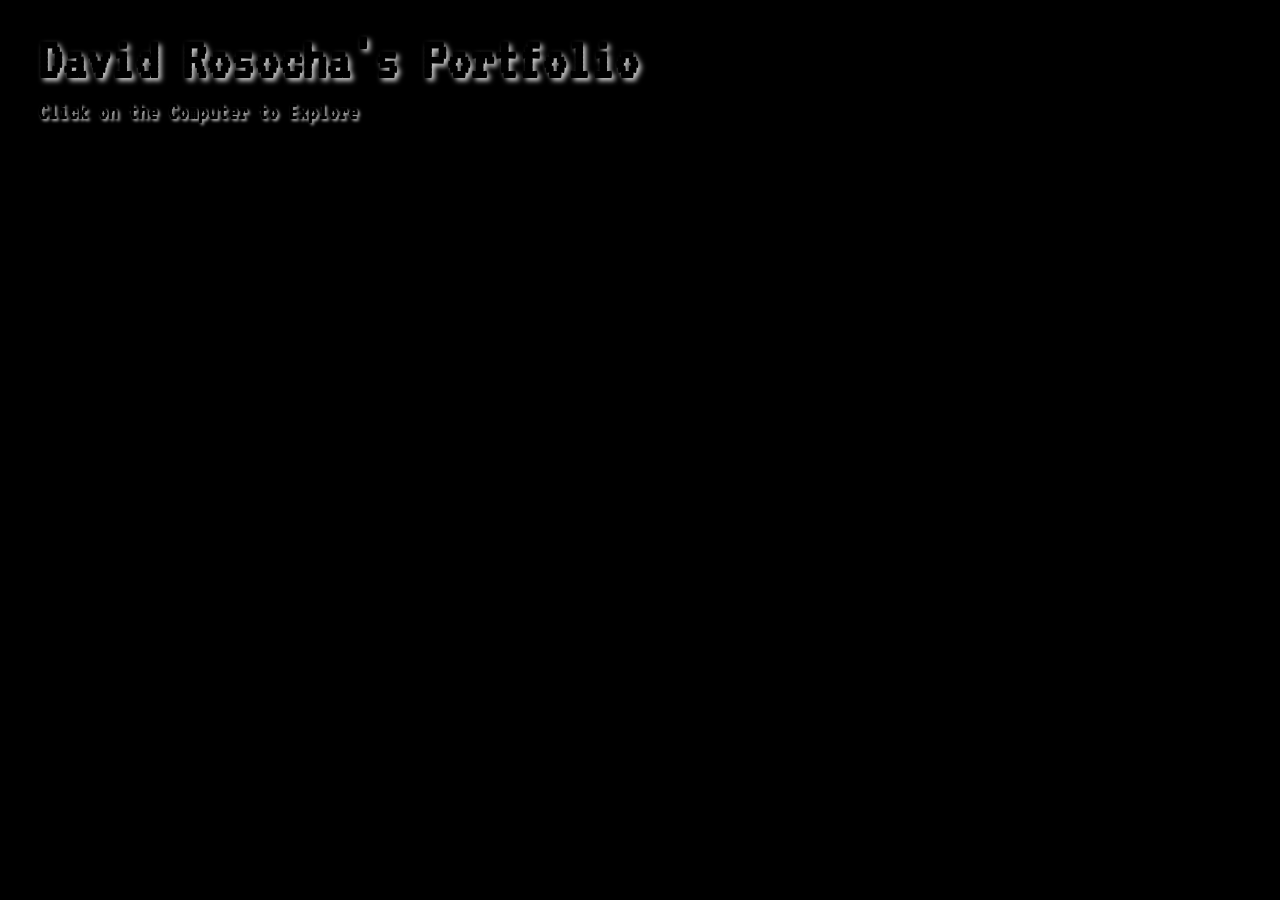
==== index.html @ 7b799b5a "First commit" ====
<!DOCTYPE html>
<html lang="en">
<head>
  <meta charset="UTF-8">
  <meta name="viewport" content="width=device-width, initial-scale=1.0">
  <link href="https://fonts.googleapis.com/css2?family=Press+Start+2P&family=VT323&display=swap" rel="stylesheet">
  <link rel="stylesheet" href="style.css">
  <title>David Rosocha's Portfolio</title>
  
  
  <!-- Import Map for Three.js -->
  <script type="importmap">
    {
      "imports": {
        "three": "https://cdn.jsdelivr.net/npm/three@0.170.0/build/three.module.js",
        "three/addons/": "https://cdn.jsdelivr.net/npm/three@0.170.0/examples/jsm/"
      }
    }
  </script>
</head>
<body>
  <!-- Loading Screen -->
  <div id="loading-screen">
    <div class="loading-content">
      <h1 class="loading-title">David Rosocha's Portfolio</h1>
      <div class="loading-bar-container">
        <div class="loading-bar" id="loading-bar"></div>
      </div>
      <p class="loading-text" id="loading-text">LOADING... 0%</p>
      <div class="loading-dots">
        <span>.</span><span>.</span><span>.</span>
      </div>
    </div>
  </div>

  <div id="overlay">
    <h2 id="Title">David Rosocha's Portfolio</h2>
    <h3 id="Subtitle">Click on the Computer to Explore</h3>
  </div>
  <canvas id="bg"></canvas>

  <nav id="nav">
    <ul>
      <h1><a id="AboutMe">About Me</a></h1>
      <h1><a id="Experience">Experience</a></h1>
      <h1><a id="Education">Education</a></h1>
      <h1><a id="Projects">Projects</a></h1>
    </ul>
<aboutme id="aboutme">
      <h1>Hi, I'm David</h1>
      
      <div class="aboutme-photo-container-top">
        <img src="images/pfp.png" alt="David's Photo" class="aboutme-photo">
      </div>
      
      <p class="intro-text">
        I'm finishing my third year at the University of Ottawa, pursuing a double major in Electrical Engineering and Computer Science. What drives me is the intersection of hardware and software—whether it's writing VHDL for FPGAs, optimizing satellite simulations, or soldering custom PCBs for accessibility devices. I genuinely love math and computation; there's something deeply satisfying about finding elegant solutions to complex problems.
      </p>

      <div class="achievements-subtle">
        <p class="achievement-line">
          Recently recognized as <strong>Faculty of Engineering Co-op Student of the Year 2025</strong>, I've been fortunate to maintain a 3.99 GPA while balancing coursework, co-ops, and running uODD. Along the way, I've been supported by scholarships including the Director of Education Graduate Student Award and various merit scholarships totaling over $9,000.
        </p>
      </div>

      <div class="impact-section">
        <div class="impact-card">
          <div class="impact-stat">300%</div>
          <div class="impact-desc">Performance improvement on satellite coverage simulations at Telesat</div>
        </div>
        <div class="impact-card">
          <div class="impact-stat">3.99 GPA</div>
          <div class="impact-desc">While in pursuement of a double degree in EE + CS</div>
        </div>
        <div class="impact-card">
          <div class="impact-stat">120+</div>
          <div class="impact-desc">Students taught FPGA development as founder of uODD</div>
        </div>
      </div>

      <div class="journey-section">
        <p>
          My journey has taken me from building communication devices for non-verbal clients to simulating 1400+ satellite constellations at Telesat, and now designing FPGA verification systems at Ciena. Each experience has taught me that great engineering isn't just about technical skill—it's about understanding the problem deeply and creating solutions that actually matter.
        </p>
        
        <p>
          Outside the classroom and co-ops, I founded uODD (uOttawa Digital Design), a club that's grown to 120+ members. Teaching others about FPGA development and watching students build their first digital systems has been incredibly rewarding. There's something special about making complex topics click for someone else.
        </p>
      </div>

      <div class="skills-passion">
        <div class="passion-col">
          <h2>What I Work With</h2>
          <p>
            I'm equally comfortable debugging SystemVerilog testbenches, writing Python algorithms that achieve 300% performance improvements, or designing PCBs with ESP32s. My toolkit spans Verilog, C/C++, Python, Java, and even languages like Prolog and Scheme when the problem calls for it.
          </p>
          <p>
            I'm fluent in English, French, Slovak, and Czech, which helps me collaborate across diverse teams and navigate different engineering cultures.
          </p>
        </div>
        
        <div class="passion-col">
          <h2>What Drives Me</h2>
          <p>
            I love problems that sit at the boundary of theory and practice. Whether it's modeling battery degradation in spacecraft power systems or implementing RS-232 protocol with clock domain management, I'm drawn to challenges that require both mathematical rigor and hands-on problem-solving.
          </p>
          <p>
            Continuous learning is what keeps me going—every project teaches me something new, and that's exactly what I'm looking for.
          </p>
        </div>
      </div>

      <div class="closing-section">
        <p>
          I'm always excited to discuss engineering projects, FPGA design, satellite systems, or anything related to computation. Let's connect and see what we can build together.
        </p>
        <div class="contact-links">
          <a href="https://www.linkedin.com/in/davidrosocha/" target="_blank" class="aboutme-link">LinkedIn</a>
          <a href="https://github.com/DavidRosocha" target="_blank" class="aboutme-link">GitHub</a>
          <a href="https://davidrosocha.github.io/myWebsite" target="_blank" class="aboutme-link">Website</a>
        </div>
        <p class="contact-info">
          davidros1705@gmail.com<br>
          +1 613-614-9499
        </p>
      </div>
    </aboutme>

    <experience id="experience">
      <h1>Professional Experience</h1>
      
      <div class="experience-item">
        <div class="experience-header">
          <div class="experience-title-group">
            <img src="images/ciena_logo.png" alt="Ciena Logo" class="company-logo">
            <div>
              <h2>FPGA Developer Internship</h2>
              <h3>Ciena — Ottawa, Canada</h3>
              <p class="experience-date">January 2026 – Present</p>
            </div>
          </div>
        </div>
        <ul class="experience-details">
          <li>Learning FPGA design and verification for high-speed optical networking hardware, working with SystemVerilog RTL and UVM testbenches on AMD/Intel/Lattice FPGAs</li>
          <li>Contributing to signal tracing and design validation for optical transport systems under mentorship of senior FPGA engineers</li>
          <li>Developing proficiency in industry-standard FPGA toolchains and verification methodologies through structured curriculum and hands-on project work</li>
        </ul>
      </div>

      <div class="experience-item">
        <div class="experience-header">
          <div class="experience-title-group">
            <img src="images/telesat_logo.png" alt="Telesat Logo" class="company-logo">
            <div>
              <h2>LEO Satellite Bus & Systems Engineering Co-op</h2>
              <h3>Telesat — Ottawa, Canada</h3>
              <p class="experience-date">May 2025 – August 2025</p>
            </div>
          </div>
        </div>
        <ul class="experience-details">
          <li>Designed satellite coverage simulation tool in Python (NumPy/pandas), achieving 300% runtime improvement for 1400+ LEO satellites and replacing commercial tools (e.g., STK), enabling scalability across engineering teams</li>
          <li>Developed EPS simulator modeling dynamic power flow, eclipse conditions, and battery degradation, supporting propulsion and ADCS subsystem prioritization decisions for spacecraft trade studies</li>
          <li>Built Optical Inter-Satellite Link (OISL) framework simulating azimuth, Doppler shift, and alignment across entire constellation orbit configurations, informing crosslink feasibility and mesh design</li>
        </ul>
        <div class="experience-images-grid">
          <div class="grid-item">
            <img src="images/satellite_constellation.png" alt="Satellite Constellation" class="experience-image">
            <p class="image-caption">LEO Satellite Constellation</p>
          </div>
          <div class="grid-item">
            <img src="images/oisl_diagram.png" alt="Optical Inter-Satellite Link" class="experience-image">
            <p class="image-caption">Optical Inter-Satellite Links</p>
          </div>
        </div>
      </div>

      <div class="experience-item">
        <div class="experience-header">
          <div class="experience-title-group">
            <img src="images/uofpga_logo.png" alt="uODD Logo" class="company-logo">
            <div>
              <h2>Co-Founder</h2>
              <h3>uODD (uOttawa Digital Design Club) — Ottawa, Canada</h3>
              <p class="experience-date">December 2024 – Present</p>
            </div>
          </div>
        </div>
        <ul class="experience-details">
          <li>Co-Founded the first digital design club at uOttawa, growing to 120+ members in 8 months by teaching Verilog and FPGA development</li>
          <li>Coordinated FPGA workshops and authored open-source curriculum in collaboration with Ciena and Synopsys, ensuring sustainability and industry alignment</li>
        </ul>
        <div class="experience-images-grid">
          <div class="grid-item">
            <img src="images/workshop_photo.png" alt="Workshop Event" class="experience-image">
            <p class="image-caption">FPGA Workshop Session</p>
          </div>
          <div class="grid-item">
            <img src="images/club_members.png" alt="Club Members" class="experience-image">
            <p class="image-caption">Club Community</p>
          </div>
        </div>
      </div>
    </experience>

<education id="education">
  <div class="education-heading">
    <h1>University of Ottawa</h1>
    <img src="images/uottawa.png" alt="uOttawa Logo" class="uottawa">
  </div>

  <div class="program-info">
    <h2>Bachelor of Applied Science in Electrical Engineering</h2>
    <h2>Bachelor of Science in Computing Technology</h2>
    <p class="degree-specialization">Specialization: Microwave and Photonic Engineering | Co-op Program</p>
    <p style="font-size: 16px; color: #666; margin-top: 8px;">Expected Graduation: May 2027</p>
  </div>

  <div class="stats-container">
    <div class="stat-box">
      <div class="stat-number">3.99</div>
      <div class="stat-label">GPA / 4.00</div>
    </div>
    <div class="stat-box">
      <div class="stat-number">9.87</div>
      <div class="stat-label">CGPA / 10.00</div>
    </div>
    <div class="stat-box">
      <div class="stat-number">96</div>
      <div class="stat-label">Credits Completed</div>
    </div>
  </div>

  <div class="section-container">
    <p class="intro-paragraph">
      Pursuing a rigorous double degree program that combines electrical engineering fundamentals with advanced computing, focusing on digital design, embedded systems, and microwave/photonic engineering. The curriculum integrates hardware design through FPGA development, computer architecture, and circuit theory with software engineering principles in data structures, algorithms, and programming paradigms.
    </p>

    <div class="deans-list-banner">
      <p>🏆 Dean's Honour List: All 6 Semesters (Fall 2023 - Fall 2025)</p>
    </div>

    <h3>Notable Achievements & Recognition</h3>
    <div class="achievements-grid">
      <div class="achievement-item">
        <div class="achievement-title">Faculty of Engineering Co-op Student of the Year 2025</div>
        <div class="achievement-detail">Awarded for outstanding performance during co-op terms and academic excellence</div>
      </div>
      <div class="achievement-item">
        <div class="achievement-title">Perfect 10.00 GPA</div>
        <div class="achievement-detail">Achieved in 4 out of 6 terms (Winter 2024, Spring 2024, Fall 2024, Spring 2025)</div>
      </div>
      <div class="achievement-item">
        <div class="achievement-title">Advanced Summer Term</div>
        <div class="achievement-detail">Completed Calculus III, ODEs, and advanced computing courses ahead of schedule</div>
      </div>
      <div class="achievement-item">
        <div class="achievement-title">Bilingual Engineering Education</div>
        <div class="achievement-detail">Completed multiple technical courses in French, demonstrating fluency in both languages</div>
      </div>
    </div>

    <h3>Relevant Technical Coursework</h3>
    <div class="coursework-grid">
      <div class="coursework-category">
        <div class="category-title">Hardware & Digital Design</div>
        <ul>
          <li><span class="course-code">CEG 2136:</span> Computer Architecture I (ALU, CPU design, machine code)</li>
          <li><span class="course-code">CEG 3136:</span> Computer Architecture II (Advanced processor design)</li>
          <li><span class="course-code">CEG 3155:</span> Digital Systems II (VHDL, FPGA, ASM, sequential logic)</li>
          <li><span class="course-code">ITI 1100:</span> Digital Systems I (Boolean algebra, combinational circuits)</li>
        </ul>
      </div>

      <div class="coursework-category">
        <div class="category-title">Electronics & Circuits</div>
        <ul>
          <li><span class="course-code">ELG 2138:</span> Circuit Theory I (Network analysis, AC/DC circuits)</li>
          <li><span class="course-code">ELG 2137:</span> Circuit Theory II (Frequency response, filters)</li>
          <li><span class="course-code">ELG 2536:</span> Électronique I (Diodes, transistors, amplifiers)</li>
          <li><span class="course-code">ELG 3136:</span> Electronics II (Differential amplifiers, feedback systems)</li>
          <li><span class="course-code">ELG 3106:</span> Electromagnetic Engineering (Maxwell's equations, waves)</li>
        </ul>
      </div>

      <div class="coursework-category">
        <div class="category-title">Software & Algorithms</div>
        <ul>
          <li><span class="course-code">CSI 2110:</span> Data Structures and Algorithms (Trees, graphs, complexity)</li>
          <li><span class="course-code">CSI 2120:</span> Programming Paradigms (Prolog, Scheme, functional programming)</li>
          <li><span class="course-code">SEG 2105:</span> Intro to Software Engineering (UML, design patterns)</li>
          <li><span class="course-code">SEG 2106:</span> Software Construction (Testing, version control)</li>
          <li><span class="course-code">ITI 1121:</span> Intro to Computing II (OOP, Java)</li>
        </ul>
      </div>

      <div class="coursework-category">
        <div class="category-title">Mathematics & Signal Processing</div>
        <ul>
          <li><span class="course-code">ELG 3125:</span> Signal and System Analysis (Fourier, Laplace transforms)</li>
          <li><span class="course-code">MAT 2322:</span> Calculus III for Engineers (Vector calculus)</li>
          <li><span class="course-code">MAT 2384:</span> ODEs and Numerical Methods</li>
          <li><span class="course-code">MAT 1341:</span> Linear Algebra (Matrix theory, eigenvalues)</li>
          <li><span class="course-code">MAT 1348:</span> Discrete Mathematics (Logic, graph theory, proofs)</li>
          <li><span class="course-code">CSI 2101:</span> Discrete Structures (Combinatorics, number theory)</li>
        </ul>
      </div>
    </div>

    <h3>Scholarships & Financial Recognition</h3>
    <ul class="scholarships-list">
      <li><span class="scholarship-amount">$3,000</span> — Admission Scholarship (2023)</li>
      <li><span class="scholarship-amount">$1,750</span> — Director of Education Graduate Student Award</li>
      <li><span class="scholarship-amount">$4,500</span> — Merit Scholarships (Multiple awards)</li>
      <li style="font-weight: bold; background-color: rgba(0,0,0,0.05);">Total: $9,250 in scholarship funding</li>
    </ul>

    <h3>Official Transcript</h3>
    <iframe src="images/Transcript.pdf#toolbar=0&navpanes=0&scrollbar=0&zoom=50" 
      id="Transcript" 
      frameborder="0" 
      style="margin-top: 15px; width: 90%; margin-left: 5%; height: 600px; border: 2px solid #333; border-radius: 5px; overflow: hidden;">
    </iframe>
  </div>
</education>

    <projects id="projects">
  <h1 class="projects-title">Featured Projects</h1>

  <!-- PROJECT 1: Accessibility Communication Device -->
  <div class="project-card">
    <div class="project-header">
      <h2 class="project-title">Accessibility Communication Device</h2>
      
      <div class="project-meta">
        <div class="project-tags">
          <span class="tag">Java</span>
          <span class="tag">C/Arduino</span>
          <span class="tag">Android</span>
          <span class="tag">PCB Design</span>
        </div>
        <div class="project-links">
          <a href="https://github.com/DavidRosocha/SpeakEasy" target="_blank" class="project-link">GitHub</a>
          <a href="https://onedrive.live.com/personal/f736fa491a1a1dc7/_layouts/15/Doc.aspx?sourcedoc=%7B6c949bd6-8881-4ec3-a381-89e7b1652199%7D&action=default&redeem=aHR0cHM6Ly8xZHJ2Lm1zL3cvYy9mNzM2ZmE0OTFhMWExZGM3L0VkYWJsR3lCaU1OT280R0o1N0ZsSVprQnd0Q1A2R2NPWXNab2wyM0d5a2lpR1E_ZT1HSE5hVmM&slrid=6421eba1-b0ed-b000-1e4d-82a87a7f232d&originalPath=aHR0cHM6Ly8xZHJ2Lm1zL3cvYy9mNzM2ZmE0OTFhMWExZGM3L0lRRFdtNVJzZ1lqRFRxT0JpZWV4WlNHWkFjTFFqLWhuRG1MR2FKZHR4c3BJb2hrP3J0aW1lPWVyU29od3hQM2tn&CID=b4cf5ccf-a96a-4f81-b945-2c7c9ae30fec&_SRM=0:G:148" target="_blank" class="project-link">Docs</a>
        </div>
      </div>
    </div>

    <div class="project-pitch">
      Custom communication device enabling a non-verbal client with cerebral palsy to communicate through tactile inputs and real-time text-to-speech.
    </div>

    <div class="impact-metrics">
      <div class="metric-box">
        <div class="metric-number">140%</div>
        <div class="metric-label">Increase in Social Interactions</div>
      </div>
      <div class="metric-box">
        <div class="metric-number">Real-Time</div>
        <div class="metric-label">Text-to-Speech Output</div>
      </div>
      <div class="metric-box">
        <div class="metric-number">Custom</div>
        <div class="metric-label">Circuit Board Design</div>
      </div>
    </div>

    <div class="project-highlights">
      <div class="highlights-title">Key Achievements</div>
      <ul>
        <li>Designed custom PCB with ESP32 Arduino board and tactile push buttons for wheelchair mounting</li>
        <li>Developed 'SpeakEasy' Android app with Bluetooth communication for real-time prompt updates</li>
        <li>Implemented Wi-Fi network audio streaming to transfer WAV files to circuit board speaker</li>
        <li>Validated solution through direct client testing in workplace setting</li>
      </ul>
    </div>

    <div class="full-story">
      <button class="full-story-toggle" onclick="toggleStory(this)">Read Full Story ▼</button>
      <div class="full-story-content">
        <p>Working directly with a client with cerebral palsy, we identified the need for an accessible communication device that would allow him to express himself more effectively in his workplace. The challenge was creating something intuitive enough for tactile input while robust enough for daily use.</p>
        <p>The solution involved custom circuit board design with tactile push buttons, an ESP32 Arduino board for wireless connectivity, and a speaker system mounted directly to his wheelchair. The Android app 'SpeakEasy' provides real-time control over text-to-speech prompts via Bluetooth.</p>
        <p>Beyond basic communication, we implemented Wi-Fi network integration for transferring WAV audio files, expanding the device's capabilities. Through iterative testing with the client, we achieved a 140% increase in his social interactions, fundamentally improving his ability to communicate in his workplace environment.</p>
      </div>
    </div>

    <div class="media-section">
      <div class="section-header">Video Demonstration</div>
      <div class="video-embed">
        <iframe width="280" height="350" src="https://www.youtube.com/embed/1a2fzGXfXE4" 
          title="SpeakEasy Demo" frameborder="0" allowfullscreen></iframe>
      </div>
    </div>

    <div class="media-section">
      <div class="section-header">Circuit Design & Implementation</div>
      <div class="project-gallery">
        <div class="gallery-item">
          <img src="images/Picture4.png" alt="Circuit Schematic">
          <p class="image-caption">Circuit Schematic</p>
        </div>
        <div class="gallery-item">
          <img src="images/Picture5.png" alt="PCB Layout">
          <p class="image-caption">PCB Layout</p>
        </div>
        <div class="gallery-item">
          <img src="images/Picture1.png" alt="Device Assembly">
          <p class="image-caption">Device Assembly</p>
        </div>
        <div class="gallery-item">
          <img src="images/Picture3.png" alt="Mounted Configuration">
          <p class="image-caption">Wheelchair Mount</p>
        </div>
      </div>
    </div>
  </div>

  <!-- PROJECT 2: UART Communication System -->
  <div class="project-card">
    <div class="project-header">
      <h2 class="project-title">UART Communication System</h2>
      
      <div class="project-meta">
        <div class="project-tags">
          <span class="tag">VHDL</span>
          <span class="tag">Quartus</span>
          <span class="tag">FPGA</span>
          <span class="tag">Digital Design</span>
        </div>
      </div>
      <div class="project-links">
        <a href="https://github.com/DavidRosocha/UART-protocol" target="_blank" class="project-link">GitHub</a>
      </div>
    </div>

    <div class="project-pitch">
      Complete UART communication system in structural VHDL with programmable baud rate generation and full RS-232 protocol implementation.
    </div>

    <div class="impact-metrics">
      <div class="metric-box">
        <div class="metric-number">300-38400</div>
        <div class="metric-label">Baud Rate Range (bps)</div>
      </div>
      <div class="metric-box">
        <div class="metric-number">Multi-FSM</div>
        <div class="metric-label">Architecture Design</div>
      </div>
      <div class="metric-box">
        <div class="metric-number">DE-2 FPGA</div>
        <div class="metric-label">Hardware Validated</div>
      </div>
    </div>

    <div class="project-highlights">
      <div class="highlights-title">Technical Features</div>
      <ul>
        <li>Programmable baud rate generator supporting 300 to 38400 bps with configurable divisors</li>
        <li>Separate TX/RX modules controlled by finite state machines for robust operation</li>
        <li>Full RS-232 protocol with parity checking and framing error detection</li>
        <li>Register-based interface with address decoding and interrupt generation</li>
        <li>Clock domain management for reliable asynchronous communication</li>
        <li>Validated through comprehensive hardware testing on DE-2 FPGA with MAX232 level conversion</li>
      </ul>
    </div>

    <div class="full-story">
      <button class="full-story-toggle" onclick="toggleStory(this)">Read Technical Details ▼</button>
      <div class="full-story-content">
        <p>This project showcases advanced digital design techniques in structural VHDL, implementing a complete asynchronous serial communication protocol. The architecture separates concerns through modular design, with distinct transmitter and receiver modules each controlled by their own finite state machines.</p>
        <p>The baud rate generator uses programmable divisors to support multiple standard rates, while the receiver includes comprehensive error detection including parity checking and framing error identification. Clock domain crossing is carefully managed to ensure reliable communication.</p>
        <p>Hardware validation was performed on a DE-2 FPGA board with MAX232 level shifter, demonstrating reliable communication at all supported baud rates. The structural approach ensures clear module boundaries and facilitates debugging at each design stage.</p>
      </div>
    </div>
  </div>

  <!-- PROJECT 3: Hermes Marketplace -->
  <div class="project-card">
    <div class="project-header">
      <h2 class="project-title">Hermes - Campus Marketplace</h2>
      
      <div class="project-meta">
        <div class="project-tags">
          <span class="tag">Java</span>
          <span class="tag">Android Studio</span>
          <span class="tag">Firebase</span>
          <span class="tag">Cloud Storage</span>
        </div>
      </div>
      <div class="project-links">
        <a href="https://github.com/DavidRosocha/Hermes" target="_blank" class="project-link">GitHub</a>
      </div>
    </div>

    <div class="project-pitch">
      Campus-exclusive marketplace application enabling students to trade, buy, and sell items within their university community with real-time updates.
    </div>

    <div class="project-highlights">
      <div class="highlights-title">Key Features</div>
      <ul>
        <li>Firebase real-time database for instant product listing synchronization</li>
        <li>User authentication and secure account management</li>
        <li>Dynamic product listings with image upload and cloud storage</li>
        <li>Push notifications for new listings and messages</li>
        <li>Location-based filtering limited to campus community</li>
        <li>Smooth UI/UX designed specifically for student workflows</li>
      </ul>
    </div>

    <div class="full-story">
      <button class="full-story-toggle" onclick="toggleStory(this)">Read Project Story ▼</button>
      <div class="full-story-content">
        <p>Traditional marketplace apps often frustrate users by showing items across entire cities, making it difficult to find nearby options. Hermes solves this by creating a campus-exclusive community, ensuring all listings are within walking distance.</p>
        <p>Built with Android Studio and Firebase, the app leverages real-time database management for instant synchronization and cloud storage for efficient image handling. Working in a team environment, I implemented critical features including the notification system and data synchronization layer.</p>
        <p>The result is a seamless, user-friendly platform tailored specifically for student needs, making campus commerce efficient and accessible.</p>
      </div>
    </div>

    <div class="media-section">
      <div class="section-header">App Screenshots</div>
      <div class="project-gallery hermes-gallery">
        <div class="gallery-item">
          <img src="images/Hermes1.png" alt="Hermes Home">
          <p class="image-caption">Home Screen</p>
        </div>
        <div class="gallery-item">
          <img src="images/Hermes2.png" alt="Product Listings">
          <p class="image-caption">Product Listings</p>
        </div>
        <div class="gallery-item">
          <img src="images/Hermes4.png" alt="User Profile">
          <p class="image-caption">User Profile</p>
        </div>
      </div>
    </div>
  </div>

  <!-- PROJECT 4: VR Simulation -->
  <div class="project-card">
    <div class="project-header">
      <h2 class="project-title">VR Simulation - AI Warfare Ethics</h2>
      
      <div class="project-meta">
        <div class="project-tags">
          <span class="tag">C#</span>
          <span class="tag">Unity</span>
          <span class="tag">VR Development</span>
          <span class="tag">Team Lead</span>
        </div>
      </div>
    </div>

    <div class="project-pitch">
      Immersive VR experience exploring the ethical implications of AI in warfare, developed in collaboration with Mines Action Canada and presented at Vienna conference.
    </div>

    <div class="impact-metrics">
      <div class="metric-box">
        <div class="metric-number">Vienna</div>
        <div class="metric-label">International Conference</div>
      </div>
      <div class="metric-box">
        <div class="metric-number">Team Lead</div>
        <div class="metric-label">Student Development Team</div>
      </div>
      <div class="metric-box">
        <div class="metric-number">C# / Unity</div>
        <div class="metric-label">VR Platform</div>
      </div>
    </div>

    <div class="project-highlights">
      <div class="highlights-title">Project Scope</div>
      <ul>
        <li>Led student team through research, planning, development, and testing phases</li>
        <li>Collaborated with Mines Action Canada on narrative and ethical messaging</li>
        <li>Created immersive minute-long narrative experience in Unity VR</li>
        <li>Implemented realistic environmental audio and radio communication effects</li>
        <li>Successfully presented at Vienna conference to international audience</li>
        <li>Raised awareness about autonomous weapons risks and policy implications</li>
      </ul>
    </div>

    <div class="full-story">
      <button class="full-story-toggle" onclick="toggleStory(this)">Read Project Narrative ▼</button>
      <div class="full-story-content">
        <p>As artificial intelligence entered mainstream discourse, one critical question emerged: how would AI reshape modern warfare? In my ethics class, this question became the foundation for a collaborative VR project with Mines Action Canada.</p>
        <p>The simulation tells the story of an ex-army officer living in isolation with his son, distrustful of technology due to AI weapon malfunctions. His sense of security is shattered when his old radio warns of a rogue robot nearby—only for the signal to be interrupted by the robot itself appearing at his doorstep.</p>
        <p>Leading a student team, I coordinated research, development, and testing in C#/Unity. The experience was successfully presented at a Vienna conference, contributing to global dialogue on autonomous weapons policy and raising awareness about the potential risks of AI in warfare.</p>
      </div>
    </div>

    <div class="media-section">
      <div class="section-header">Video Demonstration</div>
      <div class="video-embed">
        <iframe width="560" height="315" src="https://www.youtube.com/embed/HOgU-6CpCmk" 
          title="VR Demo" frameborder="0" allowfullscreen></iframe>
      </div>
    </div>
  </div>
</projects>
  </nav>

  <!-- Main script as ES6 module -->
  <script type="module" src="main.js"></script>
    <!-- Toggle function for projects - must be global -->
  <script>
    function toggleStory(button) {
      const content = button.nextElementSibling;
      content.classList.toggle('expanded');
      
      if (content.classList.contains('expanded')) {
        button.textContent = 'Hide Story ▲';
      } else {
        if (button.textContent.includes('Technical')) {
          button.textContent = 'Read Technical Details ▼';
        } else if (button.textContent.includes('Project Story')) {
          button.textContent = 'Read Project Story ▼';
        } else if (button.textContent.includes('Narrative')) {
          button.textContent = 'Read Project Narrative ▼';
        } else {
          button.textContent = 'Read Full Story ▼';
        }
      }
    }
  </script>

   <!-- Lightbox for image zoom -->
  <div id="lightbox" class="lightbox">
    <span class="lightbox-close">&times;</span>
    <img src="" alt="" class="lightbox-content" id="lightbox-img">
    <div class="lightbox-caption" id="lightbox-caption"></div>
  </div>

  <!-- Lightbox JavaScript -->
  <script>
    // Get lightbox elements
    const lightbox = document.getElementById('lightbox');
    const lightboxImg = document.getElementById('lightbox-img');
    const lightboxCaption = document.getElementById('lightbox-caption');
    const closeBtn = document.querySelector('.lightbox-close');

    // Add click event to all gallery images
    document.addEventListener('click', function(e) {
      if (e.target.matches('.gallery-item img')) {
        lightbox.classList.add('active');
        lightboxImg.src = e.target.src;
        lightboxImg.alt = e.target.alt;
        
        // Get caption from the image's caption element
        const captionElement = e.target.parentElement.querySelector('.image-caption');
        if (captionElement) {
          lightboxCaption.textContent = captionElement.textContent;
        } else {
          lightboxCaption.textContent = e.target.alt;
        }
      }
    });

    // Close lightbox when clicking X button
    closeBtn.addEventListener('click', function(e) {
      e.stopPropagation();
      lightbox.classList.remove('active');
    });

    // Close lightbox when clicking outside the image
    lightbox.addEventListener('click', function(e) {
      if (e.target === lightbox) {
        lightbox.classList.remove('active');
      }
    });

    // Close lightbox with Escape key
    document.addEventListener('keydown', function(e) {
      if (e.key === 'Escape' && lightbox.classList.contains('active')) {
        lightbox.classList.remove('active');
      }
    });
  </script>

  <script>
  // Loading Screen Manager
  const loadingScreen = document.getElementById('loading-screen');
  const loadingBar = document.getElementById('loading-bar');
  const loadingText = document.getElementById('loading-text');

  let resourcesLoaded = 0;
  let totalResources = 0;

  // Count all resources
  function countResources() {
    const images = document.querySelectorAll('img');
    const iframes = document.querySelectorAll('iframe');
    totalResources = images.length + iframes.length + 7; // +7 for 3D models
    return totalResources;
  }

  // Update loading progress
  window.updateLoadingProgress = function() {
    resourcesLoaded++;
    const percent = Math.min(Math.round((resourcesLoaded / totalResources) * 100), 100);
    loadingBar.style.width = percent + '%';
    loadingText.textContent = `LOADING... ${percent}%`;

    if (resourcesLoaded >= totalResources) {
      setTimeout(hideLoadingScreen, 500);
    }
  };

  // Initialize loading
  window.addEventListener('load', function() {
    totalResources = countResources();

    // Track image loading
    const images = document.querySelectorAll('img');
    images.forEach(img => {
      if (img.complete) {
        window.updateLoadingProgress();
      } else {
        img.addEventListener('load', window.updateLoadingProgress);
        img.addEventListener('error', window.updateLoadingProgress);
      }
    });

    // Track iframe loading
    const iframes = document.querySelectorAll('iframe');
    iframes.forEach(iframe => {
      iframe.addEventListener('load', window.updateLoadingProgress);
    });

    // Fallback: force hide after 15 seconds
    setTimeout(() => {
      if (loadingScreen.style.display !== 'none') {
        hideLoadingScreen();
      }
    }, 15000);
  });

  // Called from main.js when Three.js is ready
  window.threeJsLoaded = function() {
    console.log('All 3D models loaded!');
  };
</script>
</body>
</html>
---- style.css ----
canvas {
  position: fixed;
  top: 0;
  left: 0;
  width: 100%;
  height: 100%;
  filter: contrast(1.2) brightness(1.1);
  background-color: black;
}

#overlay {
  position: fixed;
  top: 20px;
  left: 3%;
  text-align: left;
  z-index: 20;
}

#Title {
  font-family: 'VT323', monospace;
  font-size: 60px;
  color: black;
  text-shadow: 
    3px 3px 5px rgba(255, 255, 255, 0.8),
    -2px -2px 5px rgba(0, 0, 0, 0.5);
  margin: 10px 0;
}

#Subtitle {
  font-family: 'VT323', monospace;
  font-size: 24px;
  color: black;
  text-shadow: 
    2px 2px 3px rgba(255, 255, 255, 0.7),
    -1px -1px 3px rgba(0, 0, 0, 0.4);
  margin: 5px 0;
}

nav {
  opacity: 0;
  position: absolute;
  border-radius: 0px;
  box-shadow: 0px 4px 6px rgba(0, 0, 0, 0.1);
  overflow: hidden;
  z-index: 10;
  padding-left: 1%;
}

nav ul {
  list-style: none;
  padding: 0;
  margin: 0;
}

nav ul li {
  margin: 10px 0;
  pointer-events: none;
}

nav a {
  font-family: 'VT323', monospace;
  font-size: 32px;
  color: black;
  text-shadow: 2px 2px 3px rgba(255, 255, 255, 0.7), -1px -1px 3px rgba(0, 0, 0, 0.4);
  text-decoration: none;
  display: inline-block;
  pointer-events: auto;
}

nav b {
  font-family: 'VT323', monospace;
  font-size: 18px;
  color: black;
  text-shadow: 1px 1px 1px rgba(255, 255, 255, 0), -0.5px -0.5px 1px rgba(0, 0, 0, 0.1);
  text-decoration: none;
  position: absolute;
  bottom: 10px;
  left: 2%;
}

nav a:hover {
  text-decoration: underline;
}

nav ul li, nav ul {
  pointer-events: none;
}

nav a {
  pointer-events: auto;
}

/* About Me Section Styles */
aboutme {
  display: none;
  position: absolute;
  top: 0;
  left: 0;
  width: 100%;
  height: 100%;
  padding: 20px;
  overflow-y: auto;
  font-family: 'VT323', monospace;
  color: black;
  line-height: 1.7;
  box-sizing: border-box;
  z-index: -1;
  scrollbar-width: none;
  -ms-overflow-style: none;
}

aboutme::-webkit-scrollbar {
  display: none;
}

aboutme h1 {
  font-size: 42px;
  text-align: center;
  margin-top: 5px;
  margin-bottom: 30px;
  color: black;
  font-weight: bold;
}

aboutme h2 {
  font-size: 24px;
  margin-top: 0;
  margin-bottom: 12px;
  color: black;
  font-weight: bold;
}

aboutme p {
  font-size: 17px;
  margin: 0 0 18px 0;
  line-height: 1.7;
  text-align: justify;
}

.aboutme-photo-container-top {
  float: right;
  margin: 0 5% 20px 60px;
  shape-outside: circle(50%);
}

.aboutme-photo {
  width: 180px;
  height: 180px;
  border-radius: 50%;
  border: 3px solid #333;
  box-shadow: 0 6px 12px rgba(0, 0, 0, 0.25);
  object-fit: cover;
  transition: transform 0.3s ease, box-shadow 0.3s ease;
}

.aboutme-photo:hover {
  transform: scale(1.08);
  box-shadow: 0 8px 16px rgba(0, 0, 0, 0.35);
}

.intro-text {
  font-size: 18px;
  margin: 0 20% 25px 20%;
  line-height: 1.8;
  text-align: justify;
}

.journey-section {
  margin: 25px 18% 30px 20%;
}

.journey-section p {
  margin-bottom: 20px;
}

.skills-passion {
  display: grid;
  grid-template-columns: 1fr 1fr;
  gap: 30px;
  margin: 30px 18% 30px 20%;
}

.passion-col h2 {
  font-size: 22px;
  margin-bottom: 15px;
  border-bottom: 2px solid #333;
  padding-bottom: 8px;
}

.passion-col p {
  font-size: 16px;
  margin-bottom: 15px;
}

.achievements-subtle {
  margin: 30px 18% 30px 20%;
  padding: 20px;
  background: linear-gradient(135deg, rgba(0,0,0,0.02) 0%, rgba(0,0,0,0.05) 100%);
  border-left: 3px solid #333;
  border-radius: 5px;
}

.achievement-line {
  font-size: 17px;
  line-height: 1.8;
  margin: 0;
  text-align: justify;
}

.achievement-line strong {
  font-weight: bold;
  color: #000;
}

.impact-section {
  display: grid;
  grid-template-columns: repeat(3, 1fr);
  gap: 20px;
  margin: 35px 18% 35px 20%;
}

.impact-card {
  text-align: center;
  padding: 20px 15px;
  background-color: rgba(0, 0, 0, 0.03);
  border-radius: 8px;
  transition: transform 0.2s ease, background-color 0.2s ease;
}

.impact-card:hover {
  transform: translateY(-5px);
  background-color: rgba(0, 0, 0, 0.06);
}

.impact-stat {
  font-size: 36px;
  font-weight: bold;
  color: #333;
  margin-bottom: 10px;
}

.impact-desc {
  font-size: 15px;
  line-height: 1.5;
  color: #555;
}

.closing-section {
  margin: 35px 18% 25px 20%;
  clear: both;
}

.aboutme-text {
  width: 100%;
}

.aboutme-text p {
  font-size: 17px;
  line-height: 1.7;
  margin-bottom: 15px;
}

.contact-links {
  display: flex;
  gap: 20px;
  margin: 20px 0;
  flex-wrap: wrap;
}

.aboutme-link {
  font-family: 'VT323', monospace;
  font-size: 20px;
  color: #1a73e8;
  text-decoration: none;
  transition: color 0.3s ease;
}

.aboutme-link:hover {
  color: #0b529f;
  text-decoration: underline;
}

.contact-info {
  font-size: 16px;
  color: #555;
  margin-top: 15px;
  line-height: 1.6;
  text-align: left;
}

/* Experience Section Styles */
experience {
  display: none;
  position: absolute;
  top: 0;
  left: 3%;  /* Offset nav's padding */
  width: 100%;
  height: 100%;
  padding: 20px;
  padding-left: 0;
  overflow-y: auto;
  font-family: 'VT323', monospace;
  color: black;
  box-sizing: border-box;
  z-index: -1;
  scrollbar-width: none;
  -ms-overflow-style: none;
}

experience::-webkit-scrollbar {
  display: none;
}

experience h1 {
  font-size: 36px;
  text-align: center;
  margin-top: 5px;
  margin-bottom: 25px;
  color: black;
  font-weight: bold;
}

.experience-item {
  margin-left: 18%;
  margin-right: 5%;
  margin-bottom: 30px;
  padding-bottom: 25px;
  border-bottom: 2px solid #555;
}

.experience-item:last-child {
  border-bottom: none;
}

.experience-header {
  margin-bottom: 15px;
}

.experience-title-group {
  display: flex;
  align-items: flex-start;
  gap: 15px;
  margin-bottom: 10px;
}

.company-logo {
  width: 60px;
  height: 60px;
  object-fit: contain;
  flex-shrink: 0;
  filter: drop-shadow(0 0 2px #000);
}

experience h2 {
  font-size: 24px;
  font-weight: bold;
  margin: 0 0 5px 0;
  color: black;
}

experience h3 {
  font-size: 20px;
  font-weight: normal;
  margin: 0 0 5px 0;
  color: #333;
}

.experience-date {
  font-size: 16px;
  color: #555;
  font-style: italic;
  margin: 0;
}

.experience-details {
  list-style-type: disc;
  padding-left: 20px;
  margin: 15px 0;
  line-height: 1.6;
}

.experience-details li {
  font-size: 16px;
  margin-bottom: 10px;
  color: black;
}

.experience-image-container {
  display: flex;
  flex-direction: column;
  align-items: center;
  margin-top: 20px;
}

.experience-image {
  width: 85%;
  height: auto;
  border: 2px solid #333;
  border-radius: 5px;
  box-shadow: 0px 4px 6px rgba(0, 0, 0, 0.2);
  transition: transform 0.3s ease;
}

.experience-image:hover {
  transform: scale(1.05);
}

.experience-images-grid {
  display: grid;
  grid-template-columns: 1fr 1fr;
  gap: 20px;
  margin-top: 20px;
}

.grid-item {
  display: flex;
  flex-direction: column;
  align-items: center;
}

.grid-item .experience-image {
  width: 100%;
}

.image-caption {
  font-size: 14px;
  color: #555;
  text-align: center;
  margin-top: 8px;
  font-style: italic;
}

/* Education Section Styles */
education {
  display: none;
  position: absolute;
  top: 0;
  left: 8%;
  width: 100%;
  height: 100%;
  padding: 20px;
  padding-right: 7%;  /* ADD THIS for right padding */
  overflow-y: auto;
  font-family: 'VT323', monospace;
  color: black;
  text-align: justify;
  line-height: 1.6;
  box-sizing: border-box;
  z-index: -1;
  scrollbar-width: none;
  -ms-overflow-style: none;
}

education::-webkit-scrollbar {
  display: none;
}

.education-heading {
  display: flex;
  align-items: center;
  gap: 15px;
  justify-content: center;
  margin-bottom: 10px;
}

.education-heading h1 {
  font-size: 36px;
  font-weight: bold;
  color: black;
  margin: 0;
}

.uottawa {
  width: 35px;
  height: auto;
}

.program-info {
  text-align: center;
  margin-bottom: 25px;
}

.program-info h2 {
  font-size: 24px;
  font-weight: bold;
  margin: 5px 0;
}

.program-info p {
  font-size: 18px;
  margin: 5px 0;
  color: #333;
}

.degree-specialization {
  font-size: 16px;
  font-style: italic;
  color: #555;
}

.stats-container {
  display: grid;
  grid-template-columns: repeat(3, 1fr);
  gap: 20px;
  margin: 30px 10% 30px 10%;
}

.stat-box {
  background-color: rgba(0, 0, 0, 0.03);
  padding: 20px;
  border-radius: 8px;
  text-align: center;
  border: 2px solid #333;
  transition: transform 0.2s ease, background-color 0.2s ease;
}

.stat-box:hover {
  transform: translateY(-3px);
  background-color: rgba(0, 0, 0, 0.06);
}

.stat-number {
  font-size: 32px;
  font-weight: bold;
  color: #000;
  margin-bottom: 5px;
}

.stat-label {
  font-size: 16px;
  color: #555;
}

.section-container {
  margin: 30px 10% 30px 10%;
}

.section-container h3 {
  font-size: 24px;
  font-weight: bold;
  margin-top: 30px;
  margin-bottom: 15px;
  color: black;
  border-bottom: 2px solid #333;
  padding-bottom: 5px;
}

.intro-paragraph {
  font-size: 18px;
  line-height: 1.7;
  margin-bottom: 20px;
  text-align: justify;
}

.deans-list-banner {
  background-color: rgba(0, 0, 0, 0.05);
  padding: 15px 20px;
  border-radius: 5px;
  text-align: center;
  margin: 20px 0;
  border: 2px solid #333;
}

.deans-list-banner p {
  font-size: 18px;
  font-weight: bold;
  margin: 0;
}

.achievements-grid {
  display: grid;
  grid-template-columns: 1fr 1fr;
  gap: 15px;
  margin-bottom: 25px;
}

.achievement-item {
  background-color: rgba(0, 0, 0, 0.02);
  padding: 15px;
  border-left: 3px solid #333;
  border-radius: 3px;
}

.achievement-title {
  font-size: 18px;
  font-weight: bold;
  margin-bottom: 5px;
}

.achievement-detail {
  font-size: 16px;
  color: #555;
}

.coursework-grid {
  display: grid;
  grid-template-columns: repeat(2, 1fr);
  gap: 25px;
  margin-bottom: 25px;
}

.coursework-category {
  background-color: rgba(0, 0, 0, 0.02);
  padding: 20px;
  border-radius: 5px;
  border: 1px solid #555;
}

.category-title {
  font-size: 20px;
  font-weight: bold;
  margin-bottom: 12px;
  color: #000;
}

.coursework-category ul {
  list-style-type: none;
  padding-left: 0;
  margin: 0;
}

.coursework-category li {
  font-size: 16px;
  margin-bottom: 8px;
  padding-left: 15px;
  position: relative;
}

.coursework-category li:before {
  content: "▸";
  position: absolute;
  left: 0;
  color: #333;
}

.course-code {
  font-weight: bold;
  color: #000;
}

.scholarships-list {
  list-style-type: none;
  padding-left: 0;
}

.scholarships-list li {
  font-size: 18px;
  margin-bottom: 10px;
  padding: 10px 15px;
  background-color: rgba(0, 0, 0, 0.02);
  border-left: 3px solid #333;
  border-radius: 3px;
}

.scholarship-amount {
  font-weight: bold;
  color: #000;
}

#Transcript {
  margin-top: 15px;
  width: 90%;
  margin-left: 5%;
  height: 600px;
  border: 2px solid #333;
  border-radius: 5px;
  overflow: hidden;
}

/* Responsive adjustments */
@media (max-width: 768px) {
  .stats-container,
  .coursework-grid,
  .achievements-grid {
    grid-template-columns: 1fr;
  }

  .section-container {
    margin: 20px 5%;
  }
}
/* Projects Section Styles */
/* Projects Section Styles */
projects {
  display: none;
  position: absolute;
  top: 0;
  left: 3%;
  width: 100%;
  height: 100%;
  padding: 20px;
  padding-left: 0;
  padding-right: 5%;
  overflow-y: auto;
  font-family: 'VT323', monospace;
  color: black;
  box-sizing: border-box;
  z-index: -1;
  scrollbar-width: none;
  -ms-overflow-style: none;
}

projects::-webkit-scrollbar {
  display: none;
}

.projects-title {
  font-size: 42px;
  text-align: center;
  margin-top: 5px;
  margin-bottom: 40px;
  margin-left: 18%;
  margin-right: 5%;
  color: black;
  font-weight: bold;
  text-transform: uppercase;
  letter-spacing: 2px;
}

/* Project Cards */
.project-card {
  background-color: white;
  padding: 35px;
  margin-left: 18%;
  margin-right: 5%;
  margin-bottom: 40px;
  border-radius: 8px;
  border: 2px solid #333;
  box-shadow: 4px 4px 0px rgba(0, 0, 0, 0.1);
  transition: transform 0.2s ease, box-shadow 0.2s ease;
}

.project-card:hover {
  transform: translateY(-3px);
  box-shadow: 6px 6px 0px rgba(0, 0, 0, 0.15);
}

.project-card:nth-child(even) {
  background-color: rgba(0, 0, 0, 0.02);
}

/* Project Header */
.project-header {
  margin-bottom: 20px;
}

.project-title {
  font-size: 32px;
  font-weight: bold;
  margin: 0 0 15px 0;
  color: black;
  text-transform: uppercase;
  letter-spacing: 1px;
}

.project-meta {
  display: flex;
  justify-content: space-between;
  align-items: center;
  flex-wrap: wrap;
  gap: 15px;
  margin-bottom: 20px;
}

.project-tags {
  display: flex;
  flex-wrap: wrap;
  gap: 10px;
}

.tag {
  background-color: #000;
  color: white;
  padding: 6px 16px;
  border-radius: 4px;
  font-size: 16px;
  font-weight: bold;
  text-transform: uppercase;
  letter-spacing: 0.5px;
}

.project-links {
  display: flex;
  gap: 15px;
}

.project-link {
  color: #1a73e8;
  font-size: 20px;
  text-decoration: none;
  font-weight: bold;
  border: 2px solid #1a73e8;
  padding: 6px 14px;
  border-radius: 4px;
  transition: all 0.3s ease;
}

.project-link:hover {
  background-color: #1a73e8;
  color: white;
  transform: scale(1.05);
}

/* Elevator Pitch */
.project-pitch {
  font-size: 20px;
  font-weight: bold;
  color: #333;
  margin-bottom: 20px;
  padding-left: 15px;
  border-left: 4px solid #333;
  line-height: 1.6;
}

/* Impact Metrics */
.impact-metrics {
  display: grid;
  grid-template-columns: repeat(auto-fit, minmax(200px, 1fr));
  gap: 15px;
  margin: 25px 0;
}

.metric-box {
  background-color: rgba(0, 0, 0, 0.05);
  padding: 20px;
  border-radius: 5px;
  text-align: center;
  border: 2px solid #333;
}

.metric-number {
  font-size: 32px;
  font-weight: bold;
  color: #000;
  margin-bottom: 5px;
}

.metric-label {
  font-size: 16px;
  color: #555;
}

/* Project Highlights */
.project-highlights {
  background-color: rgba(0, 0, 0, 0.03);
  padding: 20px 25px;
  border-radius: 5px;
  margin-bottom: 25px;
  border-left: 4px solid #000;
}

.highlights-title {
  font-size: 22px;
  font-weight: bold;
  margin: 0 0 12px 0;
  text-transform: uppercase;
  letter-spacing: 1px;
}

.project-highlights ul {
  list-style-type: none;
  padding-left: 0;
  margin: 0;
}

.project-highlights li {
  font-size: 18px;
  margin-bottom: 10px;
  padding-left: 25px;
  position: relative;
  line-height: 1.5;
}

.project-highlights li:before {
  content: "▸";
  position: absolute;
  left: 0;
  font-size: 20px;
  color: #000;
  font-weight: bold;
}

/* Full Story Toggle */
.full-story {
  margin: 25px 0;
}

.full-story-toggle {
  background-color: #333;
  color: white;
  border: none;
  padding: 10px 20px;
  font-family: 'VT323', monospace;
  font-size: 18px;
  cursor: pointer;
  border-radius: 4px;
  text-transform: uppercase;
  letter-spacing: 1px;
  transition: background-color 0.3s ease;
}

.full-story-toggle:hover {
  background-color: #000;
}

.full-story-content {
  max-height: 0;
  overflow: hidden;
  transition: max-height 0.3s ease;
  margin-top: 15px;
}

.full-story-content.expanded {
  max-height: 1000px;
}

.full-story-content p {
  font-size: 17px;
  line-height: 1.7;
  margin-bottom: 15px;
  text-align: justify;
}

/* Media Sections */
.media-section {
  margin: 30px 0;
}

.section-header {
  font-size: 24px;
  font-weight: bold;
  margin-bottom: 15px;
  text-transform: uppercase;
  letter-spacing: 1px;
  border-bottom: 2px solid #333;
  padding-bottom: 8px;
}

/* Unified Image Gallery */
.project-gallery {
  display: grid;
  grid-template-columns: repeat(auto-fit, minmax(250px, 1fr));
  gap: 20px;
  margin-top: 15px;
}

/* Gallery Item - Remove extra spacing */
.gallery-item {
  position: relative;
  overflow: visible; /* Changed from hidden */
  border-radius: 5px;
  border: 2px solid #333;
  transition: transform 0.3s ease;
  display: flex;
  flex-direction: column;
  align-items: center;
  justify-content: center;
  background-color: white; /* Add background so border shows properly */
  padding: 10px; /* Small padding for breathing room */
}

.gallery-item:hover {
  transform: scale(1.05);
  z-index: 10;
}

.gallery-item img {
  width: auto; /* Changed from 100% */
  max-width: 100%;
  height: auto;
  display: block;
  object-fit: contain; /* Changed from default */
  cursor: zoom-in;
  transition: transform 0.3s ease, box-shadow 0.3s ease;
}

.gallery-item:hover img {
  box-shadow: 0 0 15px rgba(0, 0, 0, 0.5);
}

.image-caption {
  font-size: 14px;
  color: #555;
  text-align: center;
  margin-top: 8px;
  font-style: italic;
  width: 100%;
}

/* Video Embeds */
.video-embed {
  display: flex;
  justify-content: center;
  margin: 20px 0;
}

.video-embed iframe {
  border: 3px solid #333;
  border-radius: 5px;
  box-shadow: 4px 4px 0px rgba(0, 0, 0, 0.1);
}

/* Special handling for portrait phone screenshots (Hermes) */
.hermes-gallery {
  grid-template-columns: repeat(3, minmax(150px, 200px));
  justify-content: center;
}

.hermes-gallery .gallery-item {
  max-width: 200px;
}

.hermes-gallery .gallery-item img {
  width: 100%;
  height: auto;
}

@media (max-width: 768px) {
  .hermes-gallery {
    grid-template-columns: repeat(3, 1fr);
  }
}

/* Responsive */
@media (max-width: 768px) {
  .project-meta {
    flex-direction: column;
    align-items: flex-start;
  }

  .project-title {
    font-size: 26px;
  }

  .impact-metrics {
    grid-template-columns: 1fr;
  }

  .project-card {
    margin-left: 5%;
    margin-right: 5%;
    padding: 25px;
  }

  .projects-title {
    margin-left: 5%;
    margin-right: 5%;
  }
}

/* Lightbox Styles */
.lightbox {
  display: none;
  position: fixed;
  z-index: 9999;
  top: 0;
  left: 0;
  width: 100%;
  height: 100%;
  background-color: rgba(0, 0, 0, 0.95);
  justify-content: center;
  align-items: center;
  cursor: zoom-out;
}

.lightbox.active {
  display: flex;
}

.lightbox-content {
  max-width: 95%;
  max-height: 95%;
  object-fit: contain;
  border: 3px solid #fff;
  border-radius: 5px;
  box-shadow: 0 0 30px rgba(255, 255, 255, 0.3);
  animation: zoomIn 0.3s ease;
}

@keyframes zoomIn {
  from {
    transform: scale(0.8);
    opacity: 0;
  }
  to {
    transform: scale(1);
    opacity: 1;
  }
}

.lightbox-close {
  position: absolute;
  top: 20px;
  right: 40px;
  font-size: 50px;
  color: white;
  font-family: 'VT323', monospace;
  cursor: pointer;
  transition: transform 0.2s ease;
  z-index: 10000;
}

.lightbox-close:hover {
  transform: scale(1.2);
  color: #ff4444;
}

.lightbox-caption {
  position: absolute;
  bottom: 30px;
  left: 50%;
  transform: translateX(-50%);
  color: white;
  font-family: 'VT323', monospace;
  font-size: 24px;
  text-align: center;
  background-color: rgba(0, 0, 0, 0.7);
  padding: 10px 20px;
  border-radius: 5px;
  max-width: 80%;
}

/* Make gallery images clickable */
.gallery-item img {
  cursor: zoom-in;
  transition: transform 0.3s ease, box-shadow 0.3s ease;
}

.gallery-item:hover img {
  box-shadow: 0 0 15px rgba(0, 0, 0, 0.5);
}

aboutme::-webkit-scrollbar {
  display: none;
}

body {
  cursor: url('assets/cursors/retrocursor.png'), auto;
}

#overlay:hover, #Title:hover, #Subtitle:hover {
  cursor: url('assets/cursors/retrocursorsel.png'), auto;
}
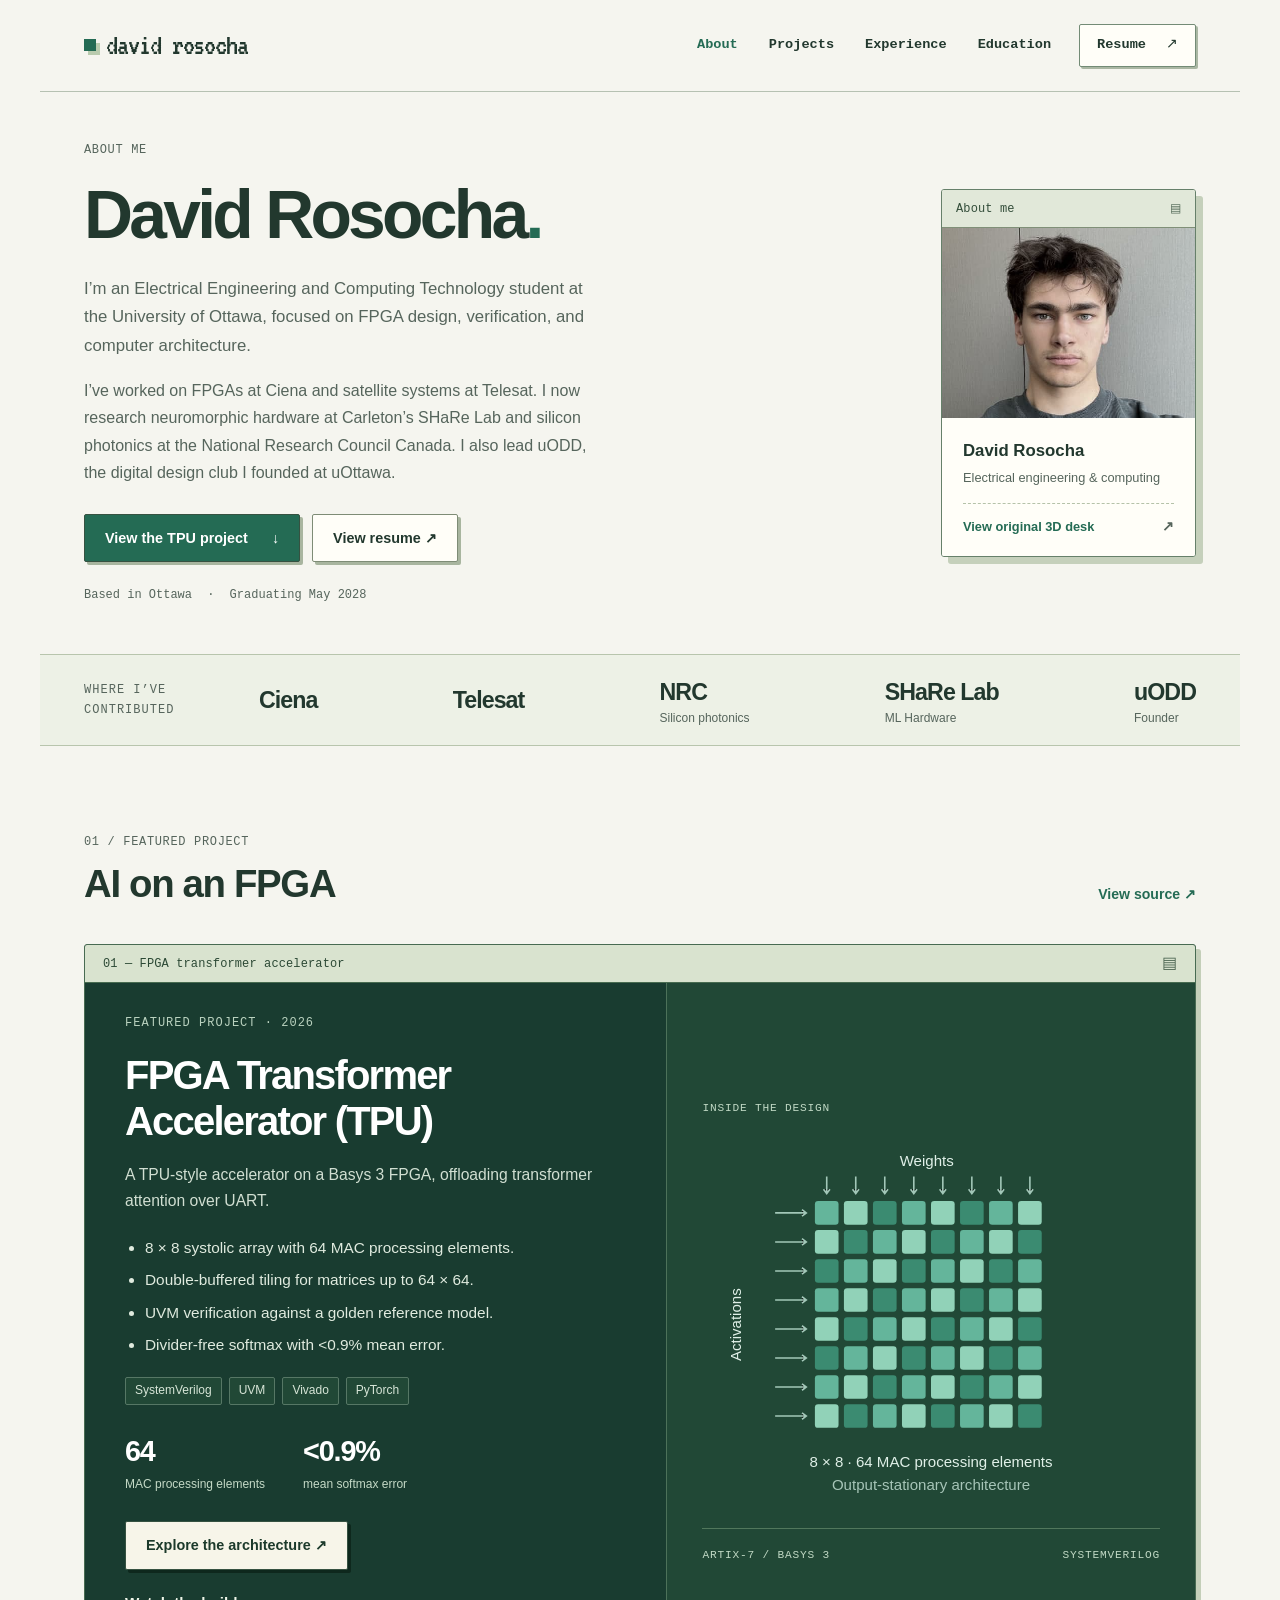
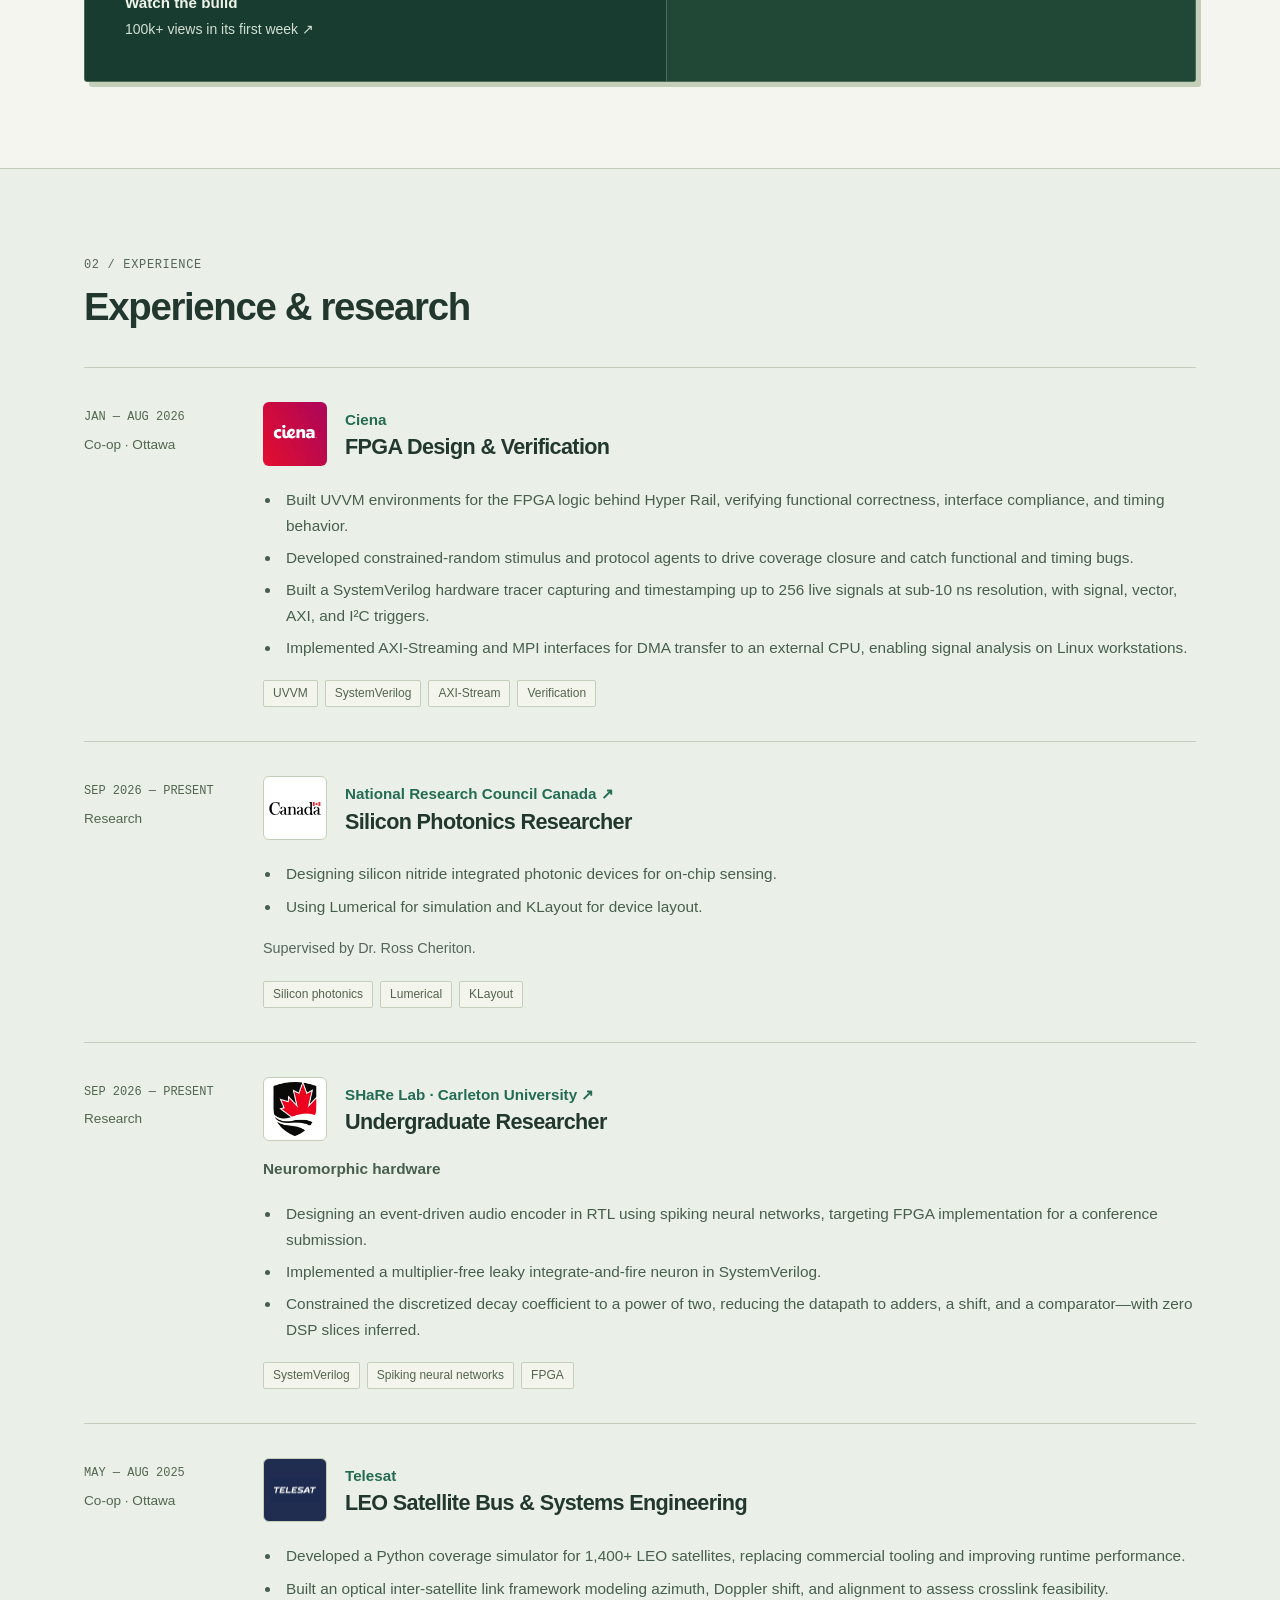
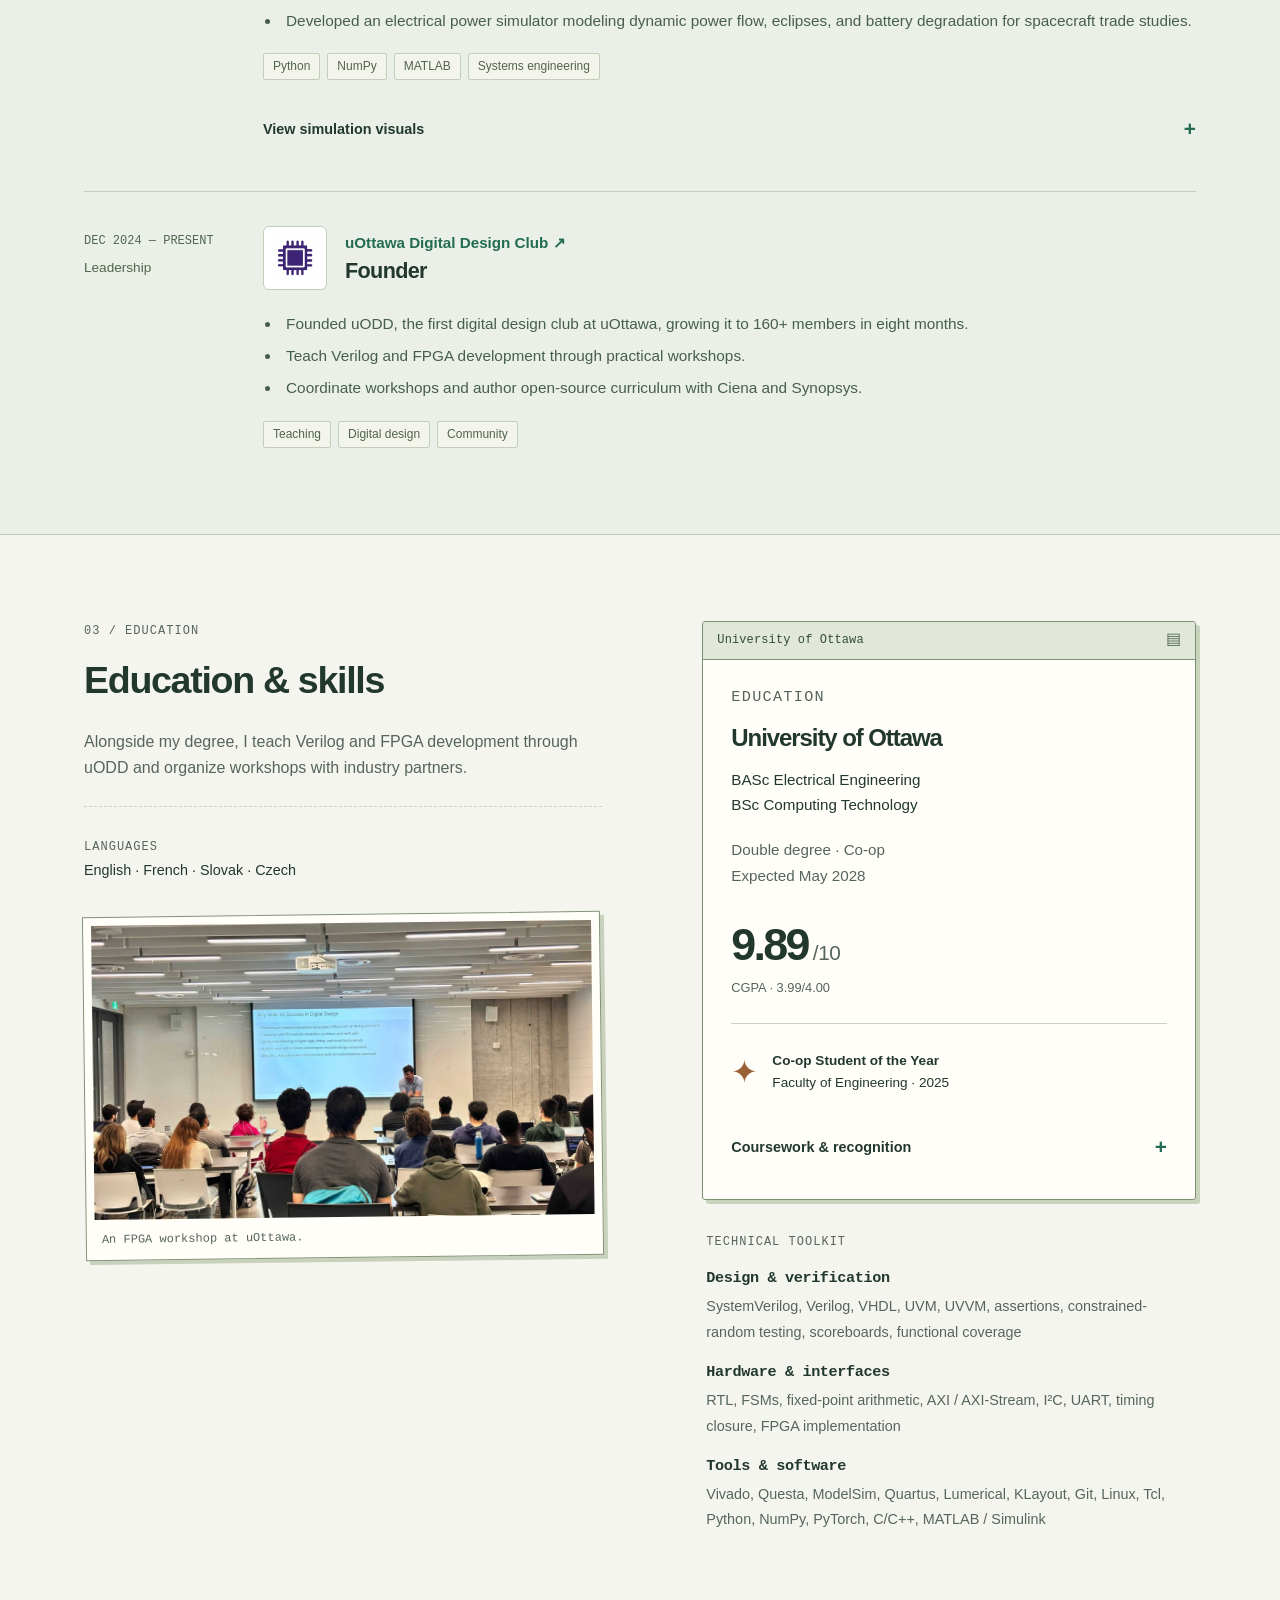
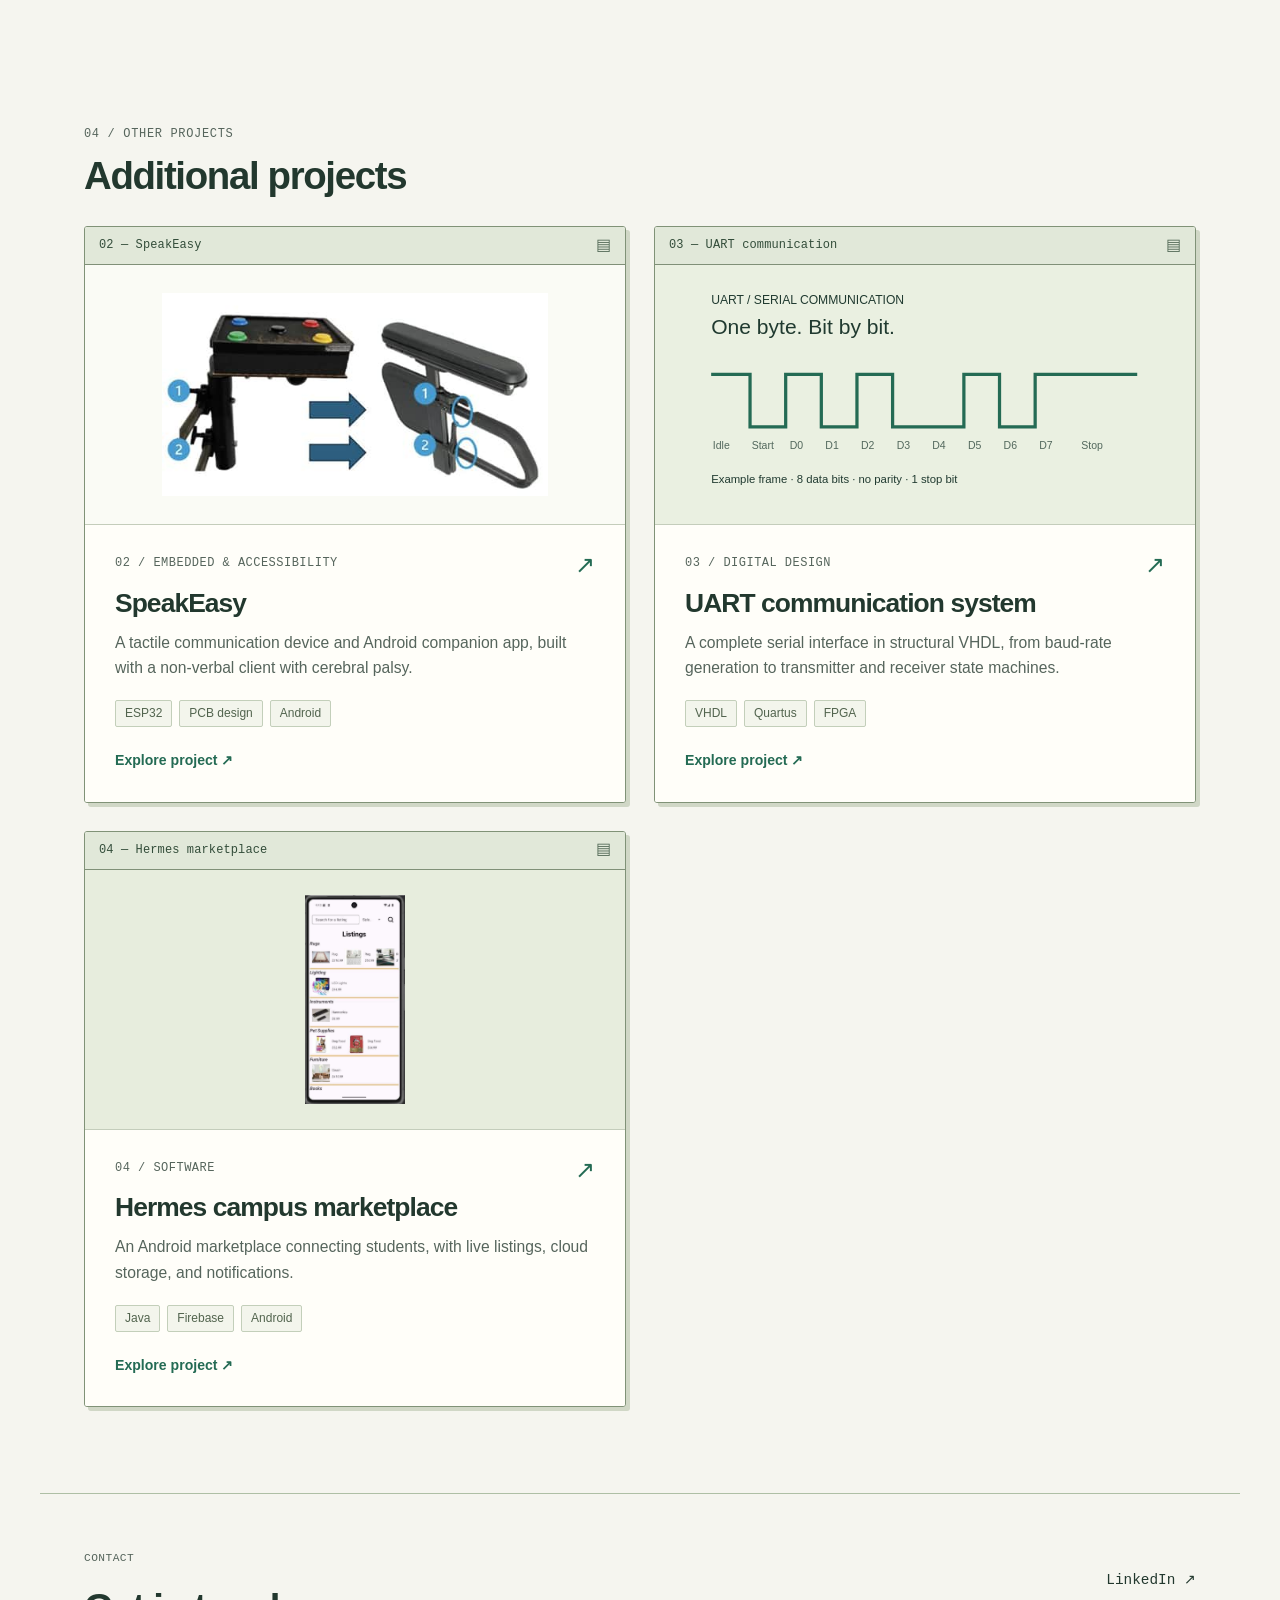
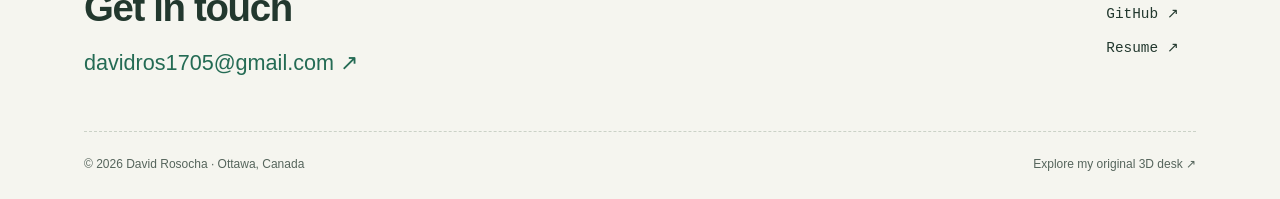
==== commit ce2d736a: "Moving away from 3d portfolio to easy to read tabular" ====
--- a/index.html
+++ b/index.html
@@ -1,746 +1,5 @@
-<!DOCTYPE html>
-<html lang="en">
-<head>
-  <meta charset="UTF-8">
-  <meta name="viewport" content="width=device-width, initial-scale=1.0">
-  <link href="https://fonts.googleapis.com/css2?family=Press+Start+2P&family=VT323&display=swap" rel="stylesheet">
-  <link rel="stylesheet" href="style.css">
-  <title>David Rosocha's Portfolio</title>
-  
-  
-  <!-- Import Map for Three.js -->
-  <script type="importmap">
-    {
-      "imports": {
-        "three": "https://cdn.jsdelivr.net/npm/three@0.170.0/build/three.module.js",
-        "three/addons/": "https://cdn.jsdelivr.net/npm/three@0.170.0/examples/jsm/"
-      }
-    }
-  </script>
-</head>
-<body>
-  <!-- Loading Screen -->
-  <div id="loading-screen">
-    <div class="loading-content">
-      <h1 class="loading-title">David Rosocha's Portfolio</h1>
-      <div class="loading-bar-container">
-        <div class="loading-bar" id="loading-bar"></div>
-      </div>
-      <p class="loading-text" id="loading-text">LOADING... 0%</p>
-      <div class="loading-dots">
-        <span>.</span><span>.</span><span>.</span>
-      </div>
-    </div>
-  </div>
-
-  <div id="overlay">
-    <h2 id="Title">David Rosocha's Portfolio</h2>
-    <h3 id="Subtitle">Click on the Computer to Explore</h3>
-  </div>
-  <canvas id="bg"></canvas>
-
-  <nav id="nav">
-    <ul>
-      <h1><a id="AboutMe">About Me</a></h1>
-      <h1><a id="Experience">Experience</a></h1>
-      <h1><a id="Education">Education</a></h1>
-      <h1><a id="Projects">Projects</a></h1>
-    </ul>
-<aboutme id="aboutme">
-      <h1>Hi, I'm David</h1>
-      
-      <div class="aboutme-photo-container-top">
-        <img src="images/pfp.png" alt="David's Photo" class="aboutme-photo">
-      </div>
-      
-      <p class="intro-text">
-        I'm finishing my third year at the University of Ottawa, pursuing a double major in Electrical Engineering and Computer Science. What drives me is the intersection of hardware and software—whether it's writing VHDL for FPGAs, optimizing satellite simulations, or soldering custom PCBs for accessibility devices. I genuinely love math and computation; there's something deeply satisfying about finding elegant solutions to complex problems.
-      </p>
-
-      <div class="achievements-subtle">
-        <p class="achievement-line">
-          Recently recognized as <strong>Faculty of Engineering Co-op Student of the Year 2025</strong>, I've been fortunate to maintain a 3.99 GPA while balancing coursework, co-ops, and running uODD. Along the way, I've been supported by scholarships including the Director of Education Graduate Student Award and various merit scholarships totaling over $9,000.
-        </p>
-      </div>
-
-      <div class="impact-section">
-        <div class="impact-card">
-          <div class="impact-stat">300%</div>
-          <div class="impact-desc">Performance improvement on satellite coverage simulations at Telesat</div>
-        </div>
-        <div class="impact-card">
-          <div class="impact-stat">3.99 GPA</div>
-          <div class="impact-desc">While in pursuement of a double degree in EE + CS</div>
-        </div>
-        <div class="impact-card">
-          <div class="impact-stat">120+</div>
-          <div class="impact-desc">Students taught FPGA development as founder of uODD</div>
-        </div>
-      </div>
-
-      <div class="journey-section">
-        <p>
-          My journey has taken me from building communication devices for non-verbal clients to simulating 1400+ satellite constellations at Telesat, and now designing FPGA verification systems at Ciena. Each experience has taught me that great engineering isn't just about technical skill—it's about understanding the problem deeply and creating solutions that actually matter.
-        </p>
-        
-        <p>
-          Outside the classroom and co-ops, I founded uODD (uOttawa Digital Design), a club that's grown to 120+ members. Teaching others about FPGA development and watching students build their first digital systems has been incredibly rewarding. There's something special about making complex topics click for someone else.
-        </p>
-      </div>
-
-      <div class="skills-passion">
-        <div class="passion-col">
-          <h2>What I Work With</h2>
-          <p>
-            I'm equally comfortable debugging SystemVerilog testbenches, writing Python algorithms that achieve 300% performance improvements, or designing PCBs with ESP32s. My toolkit spans Verilog, C/C++, Python, Java, and even languages like Prolog and Scheme when the problem calls for it.
-          </p>
-          <p>
-            I'm fluent in English, French, Slovak, and Czech, which helps me collaborate across diverse teams and navigate different engineering cultures.
-          </p>
-        </div>
-        
-        <div class="passion-col">
-          <h2>What Drives Me</h2>
-          <p>
-            I love problems that sit at the boundary of theory and practice. Whether it's modeling battery degradation in spacecraft power systems or implementing RS-232 protocol with clock domain management, I'm drawn to challenges that require both mathematical rigor and hands-on problem-solving.
-          </p>
-          <p>
-            Continuous learning is what keeps me going—every project teaches me something new, and that's exactly what I'm looking for.
-          </p>
-        </div>
-      </div>
-
-      <div class="closing-section">
-        <p>
-          I'm always excited to discuss engineering projects, FPGA design, satellite systems, or anything related to computation. Let's connect and see what we can build together.
-        </p>
-        <div class="contact-links">
-          <a href="https://www.linkedin.com/in/davidrosocha/" target="_blank" class="aboutme-link">LinkedIn</a>
-          <a href="https://github.com/DavidRosocha" target="_blank" class="aboutme-link">GitHub</a>
-          <a href="https://davidrosocha.github.io/myWebsite" target="_blank" class="aboutme-link">Website</a>
-        </div>
-        <p class="contact-info">
-          davidros1705@gmail.com<br>
-          +1 613-614-9499
-        </p>
-      </div>
-    </aboutme>
-
-    <experience id="experience">
-      <h1>Professional Experience</h1>
-      
-      <div class="experience-item">
-        <div class="experience-header">
-          <div class="experience-title-group">
-            <img src="images/ciena_logo.png" alt="Ciena Logo" class="company-logo">
-            <div>
-              <h2>FPGA Developer Internship</h2>
-              <h3>Ciena — Ottawa, Canada</h3>
-              <p class="experience-date">January 2026 – Present</p>
-            </div>
-          </div>
-        </div>
-        <ul class="experience-details">
-          <li>Learning FPGA design and verification for high-speed optical networking hardware, working with SystemVerilog RTL and UVM testbenches on AMD/Intel/Lattice FPGAs</li>
-          <li>Contributing to signal tracing and design validation for optical transport systems under mentorship of senior FPGA engineers</li>
-          <li>Developing proficiency in industry-standard FPGA toolchains and verification methodologies through structured curriculum and hands-on project work</li>
-        </ul>
-      </div>
-
-      <div class="experience-item">
-        <div class="experience-header">
-          <div class="experience-title-group">
-            <img src="images/telesat_logo.png" alt="Telesat Logo" class="company-logo">
-            <div>
-              <h2>LEO Satellite Bus & Systems Engineering Co-op</h2>
-              <h3>Telesat — Ottawa, Canada</h3>
-              <p class="experience-date">May 2025 – August 2025</p>
-            </div>
-          </div>
-        </div>
-        <ul class="experience-details">
-          <li>Designed satellite coverage simulation tool in Python (NumPy/pandas), achieving 300% runtime improvement for 1400+ LEO satellites and replacing commercial tools (e.g., STK), enabling scalability across engineering teams</li>
-          <li>Developed EPS simulator modeling dynamic power flow, eclipse conditions, and battery degradation, supporting propulsion and ADCS subsystem prioritization decisions for spacecraft trade studies</li>
-          <li>Built Optical Inter-Satellite Link (OISL) framework simulating azimuth, Doppler shift, and alignment across entire constellation orbit configurations, informing crosslink feasibility and mesh design</li>
-        </ul>
-        <div class="experience-images-grid">
-          <div class="grid-item">
-            <img src="images/satellite_constellation.png" alt="Satellite Constellation" class="experience-image">
-            <p class="image-caption">LEO Satellite Constellation</p>
-          </div>
-          <div class="grid-item">
-            <img src="images/oisl_diagram.png" alt="Optical Inter-Satellite Link" class="experience-image">
-            <p class="image-caption">Optical Inter-Satellite Links</p>
-          </div>
-        </div>
-      </div>
-
-      <div class="experience-item">
-        <div class="experience-header">
-          <div class="experience-title-group">
-            <img src="images/uofpga_logo.png" alt="uODD Logo" class="company-logo">
-            <div>
-              <h2>Co-Founder</h2>
-              <h3>uODD (uOttawa Digital Design Club) — Ottawa, Canada</h3>
-              <p class="experience-date">December 2024 – Present</p>
-            </div>
-          </div>
-        </div>
-        <ul class="experience-details">
-          <li>Co-Founded the first digital design club at uOttawa, growing to 120+ members in 8 months by teaching Verilog and FPGA development</li>
-          <li>Coordinated FPGA workshops and authored open-source curriculum in collaboration with Ciena and Synopsys, ensuring sustainability and industry alignment</li>
-        </ul>
-        <div class="experience-images-grid">
-          <div class="grid-item">
-            <img src="images/workshop_photo.png" alt="Workshop Event" class="experience-image">
-            <p class="image-caption">FPGA Workshop Session</p>
-          </div>
-          <div class="grid-item">
-            <img src="images/club_members.png" alt="Club Members" class="experience-image">
-            <p class="image-caption">Club Community</p>
-          </div>
-        </div>
-      </div>
-    </experience>
-
-<education id="education">
-  <div class="education-heading">
-    <h1>University of Ottawa</h1>
-    <img src="images/uottawa.png" alt="uOttawa Logo" class="uottawa">
-  </div>
-
-  <div class="program-info">
-    <h2>Bachelor of Applied Science in Electrical Engineering</h2>
-    <h2>Bachelor of Science in Computing Technology</h2>
-    <p class="degree-specialization">Specialization: Microwave and Photonic Engineering | Co-op Program</p>
-    <p style="font-size: 16px; color: #666; margin-top: 8px;">Expected Graduation: May 2027</p>
-  </div>
-
-  <div class="stats-container">
-    <div class="stat-box">
-      <div class="stat-number">3.99</div>
-      <div class="stat-label">GPA / 4.00</div>
-    </div>
-    <div class="stat-box">
-      <div class="stat-number">9.87</div>
-      <div class="stat-label">CGPA / 10.00</div>
-    </div>
-    <div class="stat-box">
-      <div class="stat-number">96</div>
-      <div class="stat-label">Credits Completed</div>
-    </div>
-  </div>
-
-  <div class="section-container">
-    <p class="intro-paragraph">
-      Pursuing a rigorous double degree program that combines electrical engineering fundamentals with advanced computing, focusing on digital design, embedded systems, and microwave/photonic engineering. The curriculum integrates hardware design through FPGA development, computer architecture, and circuit theory with software engineering principles in data structures, algorithms, and programming paradigms.
-    </p>
-
-    <div class="deans-list-banner">
-      <p>🏆 Dean's Honour List: All 6 Semesters (Fall 2023 - Fall 2025)</p>
-    </div>
-
-    <h3>Notable Achievements & Recognition</h3>
-    <div class="achievements-grid">
-      <div class="achievement-item">
-        <div class="achievement-title">Faculty of Engineering Co-op Student of the Year 2025</div>
-        <div class="achievement-detail">Awarded for outstanding performance during co-op terms and academic excellence</div>
-      </div>
-      <div class="achievement-item">
-        <div class="achievement-title">Perfect 10.00 GPA</div>
-        <div class="achievement-detail">Achieved in 4 out of 6 terms (Winter 2024, Spring 2024, Fall 2024, Spring 2025)</div>
-      </div>
-      <div class="achievement-item">
-        <div class="achievement-title">Advanced Summer Term</div>
-        <div class="achievement-detail">Completed Calculus III, ODEs, and advanced computing courses ahead of schedule</div>
-      </div>
-      <div class="achievement-item">
-        <div class="achievement-title">Bilingual Engineering Education</div>
-        <div class="achievement-detail">Completed multiple technical courses in French, demonstrating fluency in both languages</div>
-      </div>
-    </div>
-
-    <h3>Relevant Technical Coursework</h3>
-    <div class="coursework-grid">
-      <div class="coursework-category">
-        <div class="category-title">Hardware & Digital Design</div>
-        <ul>
-          <li><span class="course-code">CEG 2136:</span> Computer Architecture I (ALU, CPU design, machine code)</li>
-          <li><span class="course-code">CEG 3136:</span> Computer Architecture II (Advanced processor design)</li>
-          <li><span class="course-code">CEG 3155:</span> Digital Systems II (VHDL, FPGA, ASM, sequential logic)</li>
-          <li><span class="course-code">ITI 1100:</span> Digital Systems I (Boolean algebra, combinational circuits)</li>
-        </ul>
-      </div>
-
-      <div class="coursework-category">
-        <div class="category-title">Electronics & Circuits</div>
-        <ul>
-          <li><span class="course-code">ELG 2138:</span> Circuit Theory I (Network analysis, AC/DC circuits)</li>
-          <li><span class="course-code">ELG 2137:</span> Circuit Theory II (Frequency response, filters)</li>
-          <li><span class="course-code">ELG 2536:</span> Électronique I (Diodes, transistors, amplifiers)</li>
-          <li><span class="course-code">ELG 3136:</span> Electronics II (Differential amplifiers, feedback systems)</li>
-          <li><span class="course-code">ELG 3106:</span> Electromagnetic Engineering (Maxwell's equations, waves)</li>
-        </ul>
-      </div>
-
-      <div class="coursework-category">
-        <div class="category-title">Software & Algorithms</div>
-        <ul>
-          <li><span class="course-code">CSI 2110:</span> Data Structures and Algorithms (Trees, graphs, complexity)</li>
-          <li><span class="course-code">CSI 2120:</span> Programming Paradigms (Prolog, Scheme, functional programming)</li>
-          <li><span class="course-code">SEG 2105:</span> Intro to Software Engineering (UML, design patterns)</li>
-          <li><span class="course-code">SEG 2106:</span> Software Construction (Testing, version control)</li>
-          <li><span class="course-code">ITI 1121:</span> Intro to Computing II (OOP, Java)</li>
-        </ul>
-      </div>
-
-      <div class="coursework-category">
-        <div class="category-title">Mathematics & Signal Processing</div>
-        <ul>
-          <li><span class="course-code">ELG 3125:</span> Signal and System Analysis (Fourier, Laplace transforms)</li>
-          <li><span class="course-code">MAT 2322:</span> Calculus III for Engineers (Vector calculus)</li>
-          <li><span class="course-code">MAT 2384:</span> ODEs and Numerical Methods</li>
-          <li><span class="course-code">MAT 1341:</span> Linear Algebra (Matrix theory, eigenvalues)</li>
-          <li><span class="course-code">MAT 1348:</span> Discrete Mathematics (Logic, graph theory, proofs)</li>
-          <li><span class="course-code">CSI 2101:</span> Discrete Structures (Combinatorics, number theory)</li>
-        </ul>
-      </div>
-    </div>
-
-    <h3>Scholarships & Financial Recognition</h3>
-    <ul class="scholarships-list">
-      <li><span class="scholarship-amount">$3,000</span> — Admission Scholarship (2023)</li>
-      <li><span class="scholarship-amount">$1,750</span> — Director of Education Graduate Student Award</li>
-      <li><span class="scholarship-amount">$4,500</span> — Merit Scholarships (Multiple awards)</li>
-      <li style="font-weight: bold; background-color: rgba(0,0,0,0.05);">Total: $9,250 in scholarship funding</li>
-    </ul>
-
-    <h3>Official Transcript</h3>
-    <iframe src="images/Transcript.pdf#toolbar=0&navpanes=0&scrollbar=0&zoom=50" 
-      id="Transcript" 
-      frameborder="0" 
-      style="margin-top: 15px; width: 90%; margin-left: 5%; height: 600px; border: 2px solid #333; border-radius: 5px; overflow: hidden;">
-    </iframe>
-  </div>
-</education>
-
-    <projects id="projects">
-  <h1 class="projects-title">Featured Projects</h1>
-
-  <!-- PROJECT 1: Accessibility Communication Device -->
-  <div class="project-card">
-    <div class="project-header">
-      <h2 class="project-title">Accessibility Communication Device</h2>
-      
-      <div class="project-meta">
-        <div class="project-tags">
-          <span class="tag">Java</span>
-          <span class="tag">C/Arduino</span>
-          <span class="tag">Android</span>
-          <span class="tag">PCB Design</span>
-        </div>
-        <div class="project-links">
-          <a href="https://github.com/DavidRosocha/SpeakEasy" target="_blank" class="project-link">GitHub</a>
-          <a href="https://onedrive.live.com/personal/f736fa491a1a1dc7/_layouts/15/Doc.aspx?sourcedoc=%7B6c949bd6-8881-4ec3-a381-89e7b1652199%7D&action=default&redeem=aHR0cHM6Ly8xZHJ2Lm1zL3cvYy9mNzM2ZmE0OTFhMWExZGM3L0VkYWJsR3lCaU1OT280R0o1N0ZsSVprQnd0Q1A2R2NPWXNab2wyM0d5a2lpR1E_ZT1HSE5hVmM&slrid=6421eba1-b0ed-b000-1e4d-82a87a7f232d&originalPath=aHR0cHM6Ly8xZHJ2Lm1zL3cvYy9mNzM2ZmE0OTFhMWExZGM3L0lRRFdtNVJzZ1lqRFRxT0JpZWV4WlNHWkFjTFFqLWhuRG1MR2FKZHR4c3BJb2hrP3J0aW1lPWVyU29od3hQM2tn&CID=b4cf5ccf-a96a-4f81-b945-2c7c9ae30fec&_SRM=0:G:148" target="_blank" class="project-link">Docs</a>
-        </div>
-      </div>
-    </div>
-
-    <div class="project-pitch">
-      Custom communication device enabling a non-verbal client with cerebral palsy to communicate through tactile inputs and real-time text-to-speech.
-    </div>
-
-    <div class="impact-metrics">
-      <div class="metric-box">
-        <div class="metric-number">140%</div>
-        <div class="metric-label">Increase in Social Interactions</div>
-      </div>
-      <div class="metric-box">
-        <div class="metric-number">Real-Time</div>
-        <div class="metric-label">Text-to-Speech Output</div>
-      </div>
-      <div class="metric-box">
-        <div class="metric-number">Custom</div>
-        <div class="metric-label">Circuit Board Design</div>
-      </div>
-    </div>
-
-    <div class="project-highlights">
-      <div class="highlights-title">Key Achievements</div>
-      <ul>
-        <li>Designed custom PCB with ESP32 Arduino board and tactile push buttons for wheelchair mounting</li>
-        <li>Developed 'SpeakEasy' Android app with Bluetooth communication for real-time prompt updates</li>
-        <li>Implemented Wi-Fi network audio streaming to transfer WAV files to circuit board speaker</li>
-        <li>Validated solution through direct client testing in workplace setting</li>
-      </ul>
-    </div>
-
-    <div class="full-story">
-      <button class="full-story-toggle" onclick="toggleStory(this)">Read Full Story ▼</button>
-      <div class="full-story-content">
-        <p>Working directly with a client with cerebral palsy, we identified the need for an accessible communication device that would allow him to express himself more effectively in his workplace. The challenge was creating something intuitive enough for tactile input while robust enough for daily use.</p>
-        <p>The solution involved custom circuit board design with tactile push buttons, an ESP32 Arduino board for wireless connectivity, and a speaker system mounted directly to his wheelchair. The Android app 'SpeakEasy' provides real-time control over text-to-speech prompts via Bluetooth.</p>
-        <p>Beyond basic communication, we implemented Wi-Fi network integration for transferring WAV audio files, expanding the device's capabilities. Through iterative testing with the client, we achieved a 140% increase in his social interactions, fundamentally improving his ability to communicate in his workplace environment.</p>
-      </div>
-    </div>
-
-    <div class="media-section">
-      <div class="section-header">Video Demonstration</div>
-      <div class="video-embed">
-        <iframe width="280" height="350" src="https://www.youtube.com/embed/1a2fzGXfXE4" 
-          title="SpeakEasy Demo" frameborder="0" allowfullscreen></iframe>
-      </div>
-    </div>
-
-    <div class="media-section">
-      <div class="section-header">Circuit Design & Implementation</div>
-      <div class="project-gallery">
-        <div class="gallery-item">
-          <img src="images/Picture4.png" alt="Circuit Schematic">
-          <p class="image-caption">Circuit Schematic</p>
-        </div>
-        <div class="gallery-item">
-          <img src="images/Picture5.png" alt="PCB Layout">
-          <p class="image-caption">PCB Layout</p>
-        </div>
-        <div class="gallery-item">
-          <img src="images/Picture1.png" alt="Device Assembly">
-          <p class="image-caption">Device Assembly</p>
-        </div>
-        <div class="gallery-item">
-          <img src="images/Picture3.png" alt="Mounted Configuration">
-          <p class="image-caption">Wheelchair Mount</p>
-        </div>
-      </div>
-    </div>
-  </div>
-
-  <!-- PROJECT 2: UART Communication System -->
-  <div class="project-card">
-    <div class="project-header">
-      <h2 class="project-title">UART Communication System</h2>
-      
-      <div class="project-meta">
-        <div class="project-tags">
-          <span class="tag">VHDL</span>
-          <span class="tag">Quartus</span>
-          <span class="tag">FPGA</span>
-          <span class="tag">Digital Design</span>
-        </div>
-      </div>
-      <div class="project-links">
-        <a href="https://github.com/DavidRosocha/UART-protocol" target="_blank" class="project-link">GitHub</a>
-      </div>
-    </div>
-
-    <div class="project-pitch">
-      Complete UART communication system in structural VHDL with programmable baud rate generation and full RS-232 protocol implementation.
-    </div>
-
-    <div class="impact-metrics">
-      <div class="metric-box">
-        <div class="metric-number">300-38400</div>
-        <div class="metric-label">Baud Rate Range (bps)</div>
-      </div>
-      <div class="metric-box">
-        <div class="metric-number">Multi-FSM</div>
-        <div class="metric-label">Architecture Design</div>
-      </div>
-      <div class="metric-box">
-        <div class="metric-number">DE-2 FPGA</div>
-        <div class="metric-label">Hardware Validated</div>
-      </div>
-    </div>
-
-    <div class="project-highlights">
-      <div class="highlights-title">Technical Features</div>
-      <ul>
-        <li>Programmable baud rate generator supporting 300 to 38400 bps with configurable divisors</li>
-        <li>Separate TX/RX modules controlled by finite state machines for robust operation</li>
-        <li>Full RS-232 protocol with parity checking and framing error detection</li>
-        <li>Register-based interface with address decoding and interrupt generation</li>
-        <li>Clock domain management for reliable asynchronous communication</li>
-        <li>Validated through comprehensive hardware testing on DE-2 FPGA with MAX232 level conversion</li>
-      </ul>
-    </div>
-
-    <div class="full-story">
-      <button class="full-story-toggle" onclick="toggleStory(this)">Read Technical Details ▼</button>
-      <div class="full-story-content">
-        <p>This project showcases advanced digital design techniques in structural VHDL, implementing a complete asynchronous serial communication protocol. The architecture separates concerns through modular design, with distinct transmitter and receiver modules each controlled by their own finite state machines.</p>
-        <p>The baud rate generator uses programmable divisors to support multiple standard rates, while the receiver includes comprehensive error detection including parity checking and framing error identification. Clock domain crossing is carefully managed to ensure reliable communication.</p>
-        <p>Hardware validation was performed on a DE-2 FPGA board with MAX232 level shifter, demonstrating reliable communication at all supported baud rates. The structural approach ensures clear module boundaries and facilitates debugging at each design stage.</p>
-      </div>
-    </div>
-  </div>
-
-  <!-- PROJECT 3: Hermes Marketplace -->
-  <div class="project-card">
-    <div class="project-header">
-      <h2 class="project-title">Hermes - Campus Marketplace</h2>
-      
-      <div class="project-meta">
-        <div class="project-tags">
-          <span class="tag">Java</span>
-          <span class="tag">Android Studio</span>
-          <span class="tag">Firebase</span>
-          <span class="tag">Cloud Storage</span>
-        </div>
-      </div>
-      <div class="project-links">
-        <a href="https://github.com/DavidRosocha/Hermes" target="_blank" class="project-link">GitHub</a>
-      </div>
-    </div>
-
-    <div class="project-pitch">
-      Campus-exclusive marketplace application enabling students to trade, buy, and sell items within their university community with real-time updates.
-    </div>
-
-    <div class="project-highlights">
-      <div class="highlights-title">Key Features</div>
-      <ul>
-        <li>Firebase real-time database for instant product listing synchronization</li>
-        <li>User authentication and secure account management</li>
-        <li>Dynamic product listings with image upload and cloud storage</li>
-        <li>Push notifications for new listings and messages</li>
-        <li>Location-based filtering limited to campus community</li>
-        <li>Smooth UI/UX designed specifically for student workflows</li>
-      </ul>
-    </div>
-
-    <div class="full-story">
-      <button class="full-story-toggle" onclick="toggleStory(this)">Read Project Story ▼</button>
-      <div class="full-story-content">
-        <p>Traditional marketplace apps often frustrate users by showing items across entire cities, making it difficult to find nearby options. Hermes solves this by creating a campus-exclusive community, ensuring all listings are within walking distance.</p>
-        <p>Built with Android Studio and Firebase, the app leverages real-time database management for instant synchronization and cloud storage for efficient image handling. Working in a team environment, I implemented critical features including the notification system and data synchronization layer.</p>
-        <p>The result is a seamless, user-friendly platform tailored specifically for student needs, making campus commerce efficient and accessible.</p>
-      </div>
-    </div>
-
-    <div class="media-section">
-      <div class="section-header">App Screenshots</div>
-      <div class="project-gallery hermes-gallery">
-        <div class="gallery-item">
-          <img src="images/Hermes1.png" alt="Hermes Home">
-          <p class="image-caption">Home Screen</p>
-        </div>
-        <div class="gallery-item">
-          <img src="images/Hermes2.png" alt="Product Listings">
-          <p class="image-caption">Product Listings</p>
-        </div>
-        <div class="gallery-item">
-          <img src="images/Hermes4.png" alt="User Profile">
-          <p class="image-caption">User Profile</p>
-        </div>
-      </div>
-    </div>
-  </div>
-
-  <!-- PROJECT 4: VR Simulation -->
-  <div class="project-card">
-    <div class="project-header">
-      <h2 class="project-title">VR Simulation - AI Warfare Ethics</h2>
-      
-      <div class="project-meta">
-        <div class="project-tags">
-          <span class="tag">C#</span>
-          <span class="tag">Unity</span>
-          <span class="tag">VR Development</span>
-          <span class="tag">Team Lead</span>
-        </div>
-      </div>
-    </div>
-
-    <div class="project-pitch">
-      Immersive VR experience exploring the ethical implications of AI in warfare, developed in collaboration with Mines Action Canada and presented at Vienna conference.
-    </div>
-
-    <div class="impact-metrics">
-      <div class="metric-box">
-        <div class="metric-number">Vienna</div>
-        <div class="metric-label">International Conference</div>
-      </div>
-      <div class="metric-box">
-        <div class="metric-number">Team Lead</div>
-        <div class="metric-label">Student Development Team</div>
-      </div>
-      <div class="metric-box">
-        <div class="metric-number">C# / Unity</div>
-        <div class="metric-label">VR Platform</div>
-      </div>
-    </div>
-
-    <div class="project-highlights">
-      <div class="highlights-title">Project Scope</div>
-      <ul>
-        <li>Led student team through research, planning, development, and testing phases</li>
-        <li>Collaborated with Mines Action Canada on narrative and ethical messaging</li>
-        <li>Created immersive minute-long narrative experience in Unity VR</li>
-        <li>Implemented realistic environmental audio and radio communication effects</li>
-        <li>Successfully presented at Vienna conference to international audience</li>
-        <li>Raised awareness about autonomous weapons risks and policy implications</li>
-      </ul>
-    </div>
-
-    <div class="full-story">
-      <button class="full-story-toggle" onclick="toggleStory(this)">Read Project Narrative ▼</button>
-      <div class="full-story-content">
-        <p>As artificial intelligence entered mainstream discourse, one critical question emerged: how would AI reshape modern warfare? In my ethics class, this question became the foundation for a collaborative VR project with Mines Action Canada.</p>
-        <p>The simulation tells the story of an ex-army officer living in isolation with his son, distrustful of technology due to AI weapon malfunctions. His sense of security is shattered when his old radio warns of a rogue robot nearby—only for the signal to be interrupted by the robot itself appearing at his doorstep.</p>
-        <p>Leading a student team, I coordinated research, development, and testing in C#/Unity. The experience was successfully presented at a Vienna conference, contributing to global dialogue on autonomous weapons policy and raising awareness about the potential risks of AI in warfare.</p>
-      </div>
-    </div>
-
-    <div class="media-section">
-      <div class="section-header">Video Demonstration</div>
-      <div class="video-embed">
-        <iframe width="560" height="315" src="https://www.youtube.com/embed/HOgU-6CpCmk" 
-          title="VR Demo" frameborder="0" allowfullscreen></iframe>
-      </div>
-    </div>
-  </div>
-</projects>
-  </nav>
-
-  <!-- Main script as ES6 module -->
-  <script type="module" src="main.js"></script>
-    <!-- Toggle function for projects - must be global -->
-  <script>
-    function toggleStory(button) {
-      const content = button.nextElementSibling;
-      content.classList.toggle('expanded');
-      
-      if (content.classList.contains('expanded')) {
-        button.textContent = 'Hide Story ▲';
-      } else {
-        if (button.textContent.includes('Technical')) {
-          button.textContent = 'Read Technical Details ▼';
-        } else if (button.textContent.includes('Project Story')) {
-          button.textContent = 'Read Project Story ▼';
-        } else if (button.textContent.includes('Narrative')) {
-          button.textContent = 'Read Project Narrative ▼';
-        } else {
-          button.textContent = 'Read Full Story ▼';
-        }
-      }
-    }
-  </script>
-
-   <!-- Lightbox for image zoom -->
-  <div id="lightbox" class="lightbox">
-    <span class="lightbox-close">&times;</span>
-    <img src="" alt="" class="lightbox-content" id="lightbox-img">
-    <div class="lightbox-caption" id="lightbox-caption"></div>
-  </div>
-
-  <!-- Lightbox JavaScript -->
-  <script>
-    // Get lightbox elements
-    const lightbox = document.getElementById('lightbox');
-    const lightboxImg = document.getElementById('lightbox-img');
-    const lightboxCaption = document.getElementById('lightbox-caption');
-    const closeBtn = document.querySelector('.lightbox-close');
-
-    // Add click event to all gallery images
-    document.addEventListener('click', function(e) {
-      if (e.target.matches('.gallery-item img')) {
-        lightbox.classList.add('active');
-        lightboxImg.src = e.target.src;
-        lightboxImg.alt = e.target.alt;
-        
-        // Get caption from the image's caption element
-        const captionElement = e.target.parentElement.querySelector('.image-caption');
-        if (captionElement) {
-          lightboxCaption.textContent = captionElement.textContent;
-        } else {
-          lightboxCaption.textContent = e.target.alt;
-        }
-      }
-    });
-
-    // Close lightbox when clicking X button
-    closeBtn.addEventListener('click', function(e) {
-      e.stopPropagation();
-      lightbox.classList.remove('active');
-    });
-
-    // Close lightbox when clicking outside the image
-    lightbox.addEventListener('click', function(e) {
-      if (e.target === lightbox) {
-        lightbox.classList.remove('active');
-      }
-    });
-
-    // Close lightbox with Escape key
-    document.addEventListener('keydown', function(e) {
-      if (e.key === 'Escape' && lightbox.classList.contains('active')) {
-        lightbox.classList.remove('active');
-      }
-    });
-  </script>
-
-  <script>
-  // Loading Screen Manager
-  const loadingScreen = document.getElementById('loading-screen');
-  const loadingBar = document.getElementById('loading-bar');
-  const loadingText = document.getElementById('loading-text');
-
-  let resourcesLoaded = 0;
-  let totalResources = 0;
-
-  // Count all resources
-  function countResources() {
-    const images = document.querySelectorAll('img');
-    const iframes = document.querySelectorAll('iframe');
-    totalResources = images.length + iframes.length + 7; // +7 for 3D models
-    return totalResources;
-  }
-
-  // Update loading progress
-  window.updateLoadingProgress = function() {
-    resourcesLoaded++;
-    const percent = Math.min(Math.round((resourcesLoaded / totalResources) * 100), 100);
-    loadingBar.style.width = percent + '%';
-    loadingText.textContent = `LOADING... ${percent}%`;
-
-    if (resourcesLoaded >= totalResources) {
-      setTimeout(hideLoadingScreen, 500);
-    }
-  };
-
-  // Initialize loading
-  window.addEventListener('load', function() {
-    totalResources = countResources();
-
-    // Track image loading
-    const images = document.querySelectorAll('img');
-    images.forEach(img => {
-      if (img.complete) {
-        window.updateLoadingProgress();
-      } else {
-        img.addEventListener('load', window.updateLoadingProgress);
-        img.addEventListener('error', window.updateLoadingProgress);
-      }
-    });
-
-    // Track iframe loading
-    const iframes = document.querySelectorAll('iframe');
-    iframes.forEach(iframe => {
-      iframe.addEventListener('load', window.updateLoadingProgress);
-    });
-
-    // Fallback: force hide after 15 seconds
-    setTimeout(() => {
-      if (loadingScreen.style.display !== 'none') {
-        hideLoadingScreen();
-      }
-    }, 15000);
-  });
-
-  // Called from main.js when Three.js is ready
-  window.threeJsLoaded = function() {
-    console.log('All 3D models loaded!');
-  };
-</script>
-</body>
-</html>
+<!doctype html><html lang="en"><head><meta charset="utf-8"><meta name="viewport" content="width=device-width, initial-scale=1"><meta name="description" content="David Rosocha — FPGA design and verification, neuromorphic hardware and silicon photonics research, and embedded systems. Explore projects, experience, and resume."><meta name="theme-color" content="#f5f5ef"><title>Digital Hardware & FPGA Engineering | David Rosocha</title><link rel="icon" href="images/favicon.png"><link rel="preconnect" href="https://fonts.googleapis.com"><link rel="preconnect" href="https://fonts.gstatic.com" crossorigin><link href="https://fonts.googleapis.com/css2?family=VT323&display=swap" rel="stylesheet"><link rel="stylesheet" href="style.css"><script src="main.js" defer></script></head><body><a class="skip" href="#main">Skip to content</a><header class="header"><a class="wordmark" href="./" aria-label="David Rosocha home"><span class="brand-square" aria-hidden="true"></span>david rosocha</a><button class="menu-toggle" aria-expanded="false" aria-controls="navigation">Menu <span aria-hidden="true">＋</span></button><nav id="navigation" aria-label="Main navigation"><a href="#about">About</a><a href="#projects">Projects</a><a href="#experience">Experience</a><a href="#education">Education</a><a class="nav-resume" href="David-Rosocha-Resume.pdf" target="_blank" rel="noopener">Resume <span aria-hidden="true">↗</span></a></nav></header><main id="main"><section class="hero wrap" id="about" aria-labelledby="about-heading"><div class="hero-copy"><p class="eyebrow">ABOUT ME</p><h1 id="about-heading">David Rosocha<span class="blue">.</span></h1><p class="hero-description">I’m an Electrical Engineering and Computing Technology student at the University of Ottawa, focused on FPGA design, verification, and computer architecture.</p><p class="hero-description hero-bio">I’ve worked on FPGAs at Ciena and satellite systems at Telesat. I now research neuromorphic hardware at Carleton’s SHaRe Lab and silicon photonics at the National Research Council Canada. I also lead uODD, the digital design club I founded at uOttawa.</p><div class="hero-actions"><a class="button primary" href="#projects">View the TPU project <span aria-hidden="true">↓</span></a><a class="button secondary" href="David-Rosocha-Resume.pdf" target="_blank" rel="noopener">View resume ↗</a></div><div class="hero-note">Based in Ottawa <span>·</span> Graduating May 2028</div></div><figure class="portrait"><div class="window-bar"><span>About me</span><span class="window-detail" aria-hidden="true">▤</span></div><img src="images/pfp.jpg" width="360" height="410" alt="David Rosocha"><figcaption><strong>David Rosocha</strong><span>Electrical engineering & computing</span><a class="desk-link" href="desk/">View original 3D desk <span aria-hidden="true">↗</span></a></figcaption></figure></section>
+<div class="credentials wrap"><span class="eyebrow">WHERE I’VE CONTRIBUTED</span><div class="credential-names"><span>Ciena</span><span>Telesat</span><span>NRC <small>Silicon photonics</small></span><span>SHaRe Lab <small>ML Hardware</small></span><span>uODD <small>Founder</small></span></div></div>
+<section class="section wrap" id="projects"><div class="section-heading"><div><p class="eyebrow">01 / FEATURED PROJECT</p><h2>AI on an FPGA</h2></div><a class="text-link" href="https://github.com/DavidRosocha/transformer">View source ↗</a></div><article class="featured"><div class="window-bar feature-bar"><span>01 — FPGA transformer accelerator</span><span class="window-detail" aria-hidden="true">▤</span></div><div class="featured-copy"><p class="eyebrow">FEATURED PROJECT · 2026</p><h3>FPGA Transformer<br>Accelerator (TPU)</h3><p>A TPU-style accelerator on a Basys 3 FPGA, offloading transformer attention over UART.</p><ul class="featured-bullets"><li>8 × 8 systolic array with 64 MAC processing elements.</li><li>Double-buffered tiling for matrices up to 64 × 64.</li><li>UVM verification against a golden reference model.</li><li>Divider-free softmax with &lt;0.9% mean error.</li></ul><div class="tags"><span>SystemVerilog</span><span>UVM</span><span>Vivado</span><span>PyTorch</span></div><div class="project-metrics"><div><strong>64</strong><span>MAC processing elements</span></div><div><strong>&lt;0.9%</strong><span>mean softmax error</span></div></div><a class="button light" href="projects/transformer.html">Explore the architecture ↗</a><a class="featured-video-link" href="projects/transformer.html#video">Watch the build <span>100k+ views in its first week ↗</span></a></div><div class="featured-visual"><span class="diagram-label">INSIDE THE DESIGN</span><img src="images/systolic-array.svg" alt="An 8 by 8 array of 64 multiply-accumulate processing elements" width="400" height="335"><div class="diagram-foot"><span>ARTIX-7 / BASYS 3</span><span>SYSTEMVERILOG</span></div></div></article></section><section class="experience-section" id="experience"><div class="wrap section"><div class="section-heading"><div><p class="eyebrow">02 / EXPERIENCE</p><h2>Experience & research</h2></div></div><div class="experience-list">
+<article class="experience-row"><div class="experience-date">JAN — AUG 2026<span>Co-op · Ottawa</span></div><div class="experience-content"><div class="role-heading"><div class="organization-heading"><img class="experience-logo logo-ciena" src="images/ciena_logo.jpg" alt="Ciena logo" width="64" height="64" loading="lazy"><div><span class="organization-name">Ciena</span><h3>FPGA Design & Verification</h3></div></div></div><ul><li>Built UVVM environments for the FPGA logic behind Hyper Rail, verifying functional correctness, interface compliance, and timing behavior.</li><li>Developed constrained-random stimulus and protocol agents to drive coverage closure and catch functional and timing bugs.</li><li>Built a SystemVerilog hardware tracer capturing and timestamping up to 256 live signals at sub-10 ns resolution, with signal, vector, AXI, and I²C triggers.</li><li>Implemented AXI-Streaming and MPI interfaces for DMA transfer to an external CPU, enabling signal analysis on Linux workstations.</li></ul><div class="tags"><span>UVVM</span><span>SystemVerilog</span><span>AXI-Stream</span><span>Verification</span></div></div></article><article class="experience-row"><div class="experience-date">SEP 2026 — PRESENT<span>Research</span></div><div class="experience-content"><div class="role-heading"><div class="organization-heading"><img class="experience-logo logo-nrc" src="images/canada-wordmark.svg" alt="Government of Canada wordmark" width="64" height="64" loading="lazy"><div><a class="organization-name" href="https://www.nrc.canada.ca/">National Research Council Canada ↗</a><h3>Silicon Photonics Researcher</h3></div></div></div><ul><li>Designing silicon nitride integrated photonic devices for on-chip sensing.</li><li>Using Lumerical for simulation and KLayout for device layout.</li></ul><p class="research-supervisor">Supervised by Dr. Ross Cheriton.</p><div class="tags"><span>Silicon photonics</span><span>Lumerical</span><span>KLayout</span></div></div></article><article class="experience-row"><div class="experience-date">SEP 2026 — PRESENT<span>Research</span></div><div class="experience-content"><div class="role-heading"><div class="organization-heading"><img class="experience-logo logo-carleton" src="images/carleton-logo.png" alt="Carleton University logo" width="64" height="64" loading="lazy"><div><a class="organization-name" href="https://carleton.ca/share/home/">SHaRe Lab · Carleton University ↗</a><h3>Undergraduate Researcher</h3></div></div></div><p class="role-focus">Neuromorphic hardware</p><ul><li>Designing an event-driven audio encoder in RTL using spiking neural networks, targeting FPGA implementation for a conference submission.</li><li>Implemented a multiplier-free leaky integrate-and-fire neuron in SystemVerilog.</li><li>Constrained the discretized decay coefficient to a power of two, reducing the datapath to adders, a shift, and a comparator—with zero DSP slices inferred.</li></ul><div class="tags"><span>SystemVerilog</span><span>Spiking neural networks</span><span>FPGA</span></div></div></article><article class="experience-row"><div class="experience-date">MAY — AUG 2025<span>Co-op · Ottawa</span></div><div class="experience-content"><div class="role-heading"><div class="organization-heading"><img class="experience-logo logo-telesat" src="images/telesat_logo.jpg" alt="Telesat logo" width="64" height="64" loading="lazy"><div><span class="organization-name">Telesat</span><h3>LEO Satellite Bus & Systems Engineering</h3></div></div></div><ul><li>Developed a Python coverage simulator for 1,400+ LEO satellites, replacing commercial tooling and improving runtime performance.</li><li>Built an optical inter-satellite link framework modeling azimuth, Doppler shift, and alignment to assess crosslink feasibility.</li><li>Developed an electrical power simulator modeling dynamic power flow, eclipses, and battery degradation for spacecraft trade studies.</li></ul><div class="tags"><span>Python</span><span>NumPy</span><span>MATLAB</span><span>Systems engineering</span></div><details><summary>View simulation visuals</summary><div class="inline-gallery"><figure><img src="images/satellite_constellation.jpg" alt="Satellite constellation visualization" loading="lazy"><figcaption>LEO constellation coverage</figcaption></figure><figure><img src="images/oisl_diagram.jpg" alt="Optical inter-satellite link geometry" loading="lazy"><figcaption>Optical inter-satellite links</figcaption></figure></div></details></div></article><article class="experience-row"><div class="experience-date">DEC 2024 — PRESENT<span>Leadership</span></div><div class="experience-content"><div class="role-heading"><div class="organization-heading"><img class="experience-logo logo-uodd" src="images/uofpga_logo.jpg" alt="uODD logo" width="64" height="64" loading="lazy"><div><a class="organization-name" href="https://uofpga.ca">uOttawa Digital Design Club ↗</a><h3>Founder</h3></div></div></div><ul><li>Founded uODD, the first digital design club at uOttawa, growing it to 160+ members in eight months.</li><li>Teach Verilog and FPGA development through practical workshops.</li><li>Coordinate workshops and author open-source curriculum with Ciena and Synopsys.</li></ul><div class="tags"><span>Teaching</span><span>Digital design</span><span>Community</span></div></div></article></div></div></section>
+<section class="section wrap about-section" id="education"><div class="about-story"><p class="eyebrow">03 / EDUCATION</p><h2>Education & skills</h2><p>Alongside my degree, I teach Verilog and FPGA development through uODD and organize workshops with industry partners.</p><div class="language-line"><span class="eyebrow">LANGUAGES</span><p>English · French · Slovak · Czech</p></div><figure class="community-photo"><img src="images/workshop_photo.jpg" alt="Students attending a digital design workshop" loading="lazy" width="720" height="400"><figcaption>An FPGA workshop at uOttawa.</figcaption></figure></div><div class="about-side"><section class="education-card" id="degree"><div class="window-bar"><span>University of Ottawa</span><span class="window-detail" aria-hidden="true">▤</span></div><p class="eyebrow">EDUCATION</p><h3>University of Ottawa</h3><p>BASc Electrical Engineering<br>BSc Computing Technology</p><p class="muted">Double degree · Co-op<br>Expected May 2028</p><div class="gpa"><strong>9.89<span>/10</span></strong><span>CGPA · 3.99/4.00</span></div><div class="award"><span aria-hidden="true">✦</span><p><strong>Co-op Student of the Year</strong><br>Faculty of Engineering · 2025</p></div><details><summary>Coursework & recognition</summary><p>Digital systems, computer architecture, embedded systems, electronics, electromagnetic engineering, signals, data structures, and algorithms.</p><p>Microwave and Photonic Engineering specialization.</p><p>Director of Education Graduate Student Award, admission scholarship, and merit scholarships totaling $9,250.</p><a class="text-link" href="images/Transcript.pdf" target="_blank" rel="noopener">View supplied transcript ↗</a></details></section><section class="toolkit"><p class="eyebrow">TECHNICAL TOOLKIT</p><h4>Design & verification</h4><p>SystemVerilog, Verilog, VHDL, UVM, UVVM, assertions, constrained-random testing, scoreboards, functional coverage</p><h4>Hardware & interfaces</h4><p>RTL, FSMs, fixed-point arithmetic, AXI / AXI-Stream, I²C, UART, timing closure, FPGA implementation</p><h4>Tools & software</h4><p>Vivado, Questa, ModelSim, Quartus, Lumerical, KLayout, Git, Linux, Tcl, Python, NumPy, PyTorch, C/C++, MATLAB / Simulink</p></section></div></section><section class="section wrap" id="other-projects"><div class="section-heading"><div><p class="eyebrow">04 / OTHER PROJECTS</p><h2>Additional projects</h2></div></div><div class="project-grid"><article class="project-card contain"><div class="window-bar"><span>02 — SpeakEasy</span><span class="window-detail" aria-hidden="true">▤</span></div><a class="project-image" href="projects/speakeasy.html" aria-label="Explore SpeakEasy"><img src="images/Picture1.jpg" alt="SpeakEasy" loading="lazy" width="600" height="340"></a><div class="card-content"><div class="card-top"><span class="eyebrow">02 / EMBEDDED & ACCESSIBILITY</span><span class="arrow" aria-hidden="true">↗</span></div><h3><a href="projects/speakeasy.html">SpeakEasy</a></h3><p>A tactile communication device and Android companion app, built with a non-verbal client with cerebral palsy.</p><div class="tags"><span>ESP32</span><span>PCB design</span><span>Android</span></div><a class="text-link" href="projects/speakeasy.html">Explore project <span aria-hidden="true">↗</span></a></div></article><article class="project-card contain uart-card"><div class="window-bar"><span>03 — UART communication</span><span class="window-detail" aria-hidden="true">▤</span></div><a class="project-image" href="projects/uart.html" aria-label="Explore UART communication system"><img src="images/uart.svg" alt="UART communication system" loading="lazy" width="600" height="340"></a><div class="card-content"><div class="card-top"><span class="eyebrow">03 / DIGITAL DESIGN</span><span class="arrow" aria-hidden="true">↗</span></div><h3><a href="projects/uart.html">UART communication system</a></h3><p>A complete serial interface in structural VHDL, from baud-rate generation to transmitter and receiver state machines.</p><div class="tags"><span>VHDL</span><span>Quartus</span><span>FPGA</span></div><a class="text-link" href="projects/uart.html">Explore project <span aria-hidden="true">↗</span></a></div></article><article class="project-card phone"><div class="window-bar"><span>04 — Hermes marketplace</span><span class="window-detail" aria-hidden="true">▤</span></div><a class="project-image" href="projects/hermes.html" aria-label="Explore Hermes campus marketplace"><img src="images/Hermes2.jpg" alt="Hermes campus marketplace" loading="lazy" width="600" height="340"></a><div class="card-content"><div class="card-top"><span class="eyebrow">04 / SOFTWARE</span><span class="arrow" aria-hidden="true">↗</span></div><h3><a href="projects/hermes.html">Hermes campus marketplace</a></h3><p>An Android marketplace connecting students, with live listings, cloud storage, and notifications.</p><div class="tags"><span>Java</span><span>Firebase</span><span>Android</span></div><a class="text-link" href="projects/hermes.html">Explore project <span aria-hidden="true">↗</span></a></div></article></div></section></main><footer><div class="footer-main"><div><p class="eyebrow">CONTACT</p><h2>Get in touch</h2><a class="email" href="mailto:davidros1705@gmail.com">davidros1705@gmail.com <span aria-hidden="true">↗</span></a></div><div class="footer-links"><a href="https://www.linkedin.com/in/davidrosocha/">LinkedIn ↗</a><a href="https://github.com/DavidRosocha">GitHub ↗</a><a href="David-Rosocha-Resume.pdf" target="_blank" rel="noopener">Resume ↗</a></div></div><div class="footer-bottom"><span>© 2026 David Rosocha · Ottawa, Canada</span><a href="desk/">Explore my original 3D desk ↗</a></div></footer></body></html>
--- a/style.css
+++ b/style.css
@@ -1,1143 +1,102 @@
-canvas {
-  position: fixed;
-  top: 0;
-  left: 0;
-  width: 100%;
-  height: 100%;
-  filter: contrast(1.2) brightness(1.1);
-  background-color: black;
-}
+:root{--ink:#132238;--muted:#586579;--blue:#225dea;--line:#dce3ed;--paper:#fff;--wash:#f3f6fb;--navy:#101f3a;--radius:12px}*{box-sizing:border-box}html{scroll-behavior:smooth;scroll-padding-top:100px}body{margin:0;background:var(--paper);color:var(--ink);font-family:Inter,"Segoe UI",Arial,sans-serif;font-size:16px;line-height:1.65;-webkit-font-smoothing:antialiased}a{color:inherit;text-decoration:none}button{font:inherit}img{max-width:100%;height:auto;display:block}figure{margin:0}p{margin:0 0 20px}h1,h2,h3,h4{line-height:1.15;letter-spacing:-.045em;margin:0;font-weight:650}h2{font-size:clamp(2rem,3.5vw,2.8rem)}h3{font-size:1.5rem}h4{font-size:1.05rem;letter-spacing:-.015em}.wrap,.header,footer{max-width:1200px;margin-inline:auto;padding-inline:44px}.header{height:92px;display:flex;align-items:center;justify-content:space-between;gap:30px;background:#fffffff5;position:sticky;top:0;z-index:30;backdrop-filter:blur(16px);border-bottom:1px solid var(--line)}.wordmark{font-size:1.3rem;font-weight:700;letter-spacing:-.055em;display:flex;gap:8px;align-items:baseline;white-space:nowrap}.brand-square{display:inline-block;width:7px;height:7px;background:var(--blue)}nav{display:flex;align-items:center;gap:30px;font-size:.9rem;font-weight:550}nav a{padding-block:10px}nav a:hover,nav a[aria-current="location"]{color:var(--blue)}nav .nav-resume{border:1px solid var(--line);border-radius:6px;padding:9px 17px;display:flex;gap:20px}.menu-toggle{display:none}.skip{position:fixed;left:12px;top:-90px;z-index:100;background:var(--ink);color:white;padding:12px 20px}.skip:focus{top:8px}:focus-visible{outline:3px solid var(--blue);outline-offset:5px}.hero{display:grid;grid-template-columns:1.6fr .75fr;gap:86px;padding-top:78px;padding-bottom:72px;align-items:center}.eyebrow{font-family:"SFMono-Regular",Consolas,"Liberation Mono",monospace;font-size:.75rem;letter-spacing:.085em;line-height:1.7;font-weight:500;color:var(--muted);margin-bottom:18px}.hero h1{font-size:clamp(3.2rem,6.4vw,5.15rem);line-height:1.035;letter-spacing:-.065em;margin-bottom:27px}.blue{color:var(--blue)}.hero-description{font-size:1.15rem;line-height:1.7;color:var(--muted);max-width:520px}.hero-actions{display:flex;gap:12px;flex-wrap:wrap;margin-top:28px}.button{display:inline-flex;align-items:center;justify-content:center;gap:24px;padding:13px 20px;border-radius:6px;font-size:.9rem;font-weight:600;line-height:1.4;border:1px solid transparent;transition:background .2s,transform .2s}.button:hover{transform:translateY(-2px)}.primary{background:var(--blue);color:#fff}.primary:hover{background:#174dce}.secondary{border-color:var(--line);background:#fff}.secondary:hover{background:var(--wash)}.light{background:#fff;color:var(--navy)}.hero-note{font-size:.8rem;color:var(--muted);margin-top:24px}.hero-note span{padding:0 8px}.portrait{position:relative;border-radius:var(--radius);overflow:hidden;background:var(--wash);align-self:center;max-width:300px;justify-self:end;box-shadow:15px 15px 0 #ecf1fc}.portrait>img{width:100%;aspect-ratio:1/.99;object-fit:cover;object-position:50% 32%;filter:saturate(.7)}.portrait figcaption{padding:20px 23px;background:#f2f5fb}.portrait strong{display:block;font-size:1rem;font-weight:600}.portrait span{display:block;font-size:.85rem;color:var(--muted);line-height:1.5;margin-top:4px}.credentials{display:flex;align-items:center;gap:45px;border-block:1px solid var(--line);padding-top:25px;padding-bottom:25px}.credentials>.eyebrow{margin:0;max-width:130px}.credential-names{display:flex;align-items:center;justify-content:space-between;flex:1;gap:24px}.credential-names>span{font-size:1.45rem;font-weight:650;letter-spacing:-.05em}.credential-names small{display:block;font-size:.7rem;font-weight:400;letter-spacing:0;color:var(--muted);line-height:1.3}.section{padding-block:86px}.section-heading{display:flex;justify-content:space-between;gap:32px;align-items:end;margin-bottom:38px}.section-heading .eyebrow{margin-bottom:10px}.section-heading>p{font-size:.95rem;color:var(--muted);margin:0;line-height:1.6}.featured{display:grid;grid-template-columns:1.1fr 1fr;border-radius:var(--radius);overflow:hidden;background:var(--navy);color:white}.featured-copy{padding:40px}.featured .eyebrow{color:#a9c3f2}.featured h3{font-size:2.5rem;letter-spacing:-.045em;margin:12px 0 18px}.featured p:not(.eyebrow){color:#bac9e0;line-height:1.7;font-size:.98rem}.tags{display:flex;flex-wrap:wrap;gap:7px;margin:20px 0}.tags span{font-size:.75rem;border:1px solid var(--line);border-radius:4px;padding:3px 9px;line-height:1.6;color:var(--muted)}.featured .tags span{color:#c1d3f0;border-color:#385075;background:#172b4a}.project-metrics{display:flex;gap:38px;padding:8px 0 25px}.project-metrics strong{font-size:1.8rem;font-weight:600;line-height:1.3;display:block;letter-spacing:-.04em}.project-metrics span{font-size:.75rem;color:#b1c0da}.featured-visual{display:flex;flex-direction:column;justify-content:center;padding:36px 35px;border-left:1px solid #2b3e5e;background:#142847}.featured-visual img{width:100%;max-width:430px;align-self:center}.diagram-label,.diagram-foot{font: .7rem/1.6 Consolas,monospace;letter-spacing:.07em;color:#abc4ef}.diagram-label{margin-bottom:24px}.diagram-foot{display:flex;justify-content:space-between;gap:10px;margin-top:26px;padding-top:18px;border-top:1px solid #385075}.project-grid{display:grid;grid-template-columns:1fr 1fr;gap:28px;margin-top:28px}.project-card{border:1px solid var(--line);border-radius:var(--radius);overflow:hidden;background:white;transition:border-color .2s,box-shadow .2s}.project-card:hover{border-color:#aabbd8;box-shadow:0 10px 32px #182d4f0b}.project-image{display:block;background:#f0f4fa;height:260px;border-bottom:1px solid var(--line);overflow:hidden}.project-image img{width:100%;height:100%;object-fit:cover;transition:transform .4s}.project-card:hover .project-image img{transform:scale(1.025)}.contain .project-image img{object-fit:contain;padding:28px;background:#f8faff}.uart-card .project-image img{padding:0;background:#edf3fd}.phone .project-image{background:#e8effa}.phone .project-image img{object-fit:contain;padding:25px}.card-content{padding:28px 30px}.card-top{display:flex;justify-content:space-between;align-items:center;gap:12px}.card-top .eyebrow{margin:0 0 14px}.arrow{color:var(--blue);font-size:1.5rem;align-self:start;line-height:1}.card-content h3{margin-bottom:12px;font-size:1.65rem;letter-spacing:-.035em}.card-content h3 a:hover{color:var(--blue)}.card-content>p{font-size:.98rem;color:var(--muted);line-height:1.6;min-height:3.2em}.text-link{font-size:.88rem;font-weight:600;color:var(--blue);display:inline-block}.text-link:hover{text-decoration:underline}.experience-section{background:var(--wash);border-block:1px solid var(--line)}.experience-row{display:grid;grid-template-columns:205px 1fr;gap:40px;border-top:1px solid #d3dce9;padding:34px 0}.experience-row:last-child{padding-bottom:0}.experience-date{font: .75rem/1.7 Consolas,monospace;color:var(--muted);padding-top:5px}.experience-date span{display:block;margin-top:5px;font-family:Inter,"Segoe UI",Arial,sans-serif;font-size:.85rem}.role-heading{display:flex;align-items:start;justify-content:space-between;gap:25px;margin-bottom:14px}.role-heading h3{font-size:1.35rem;letter-spacing:-.03em}.role-heading>span,.role-heading>a{font-size:.9rem;text-align:right;min-width:115px;font-weight:600}.role-heading>a{color:var(--blue)}.role-focus{font-size:.8rem;font-weight:600;color:var(--blue);margin-top:-6px}.experience-content>p,.experience-content li{font-size:.96rem;color:#445269}.experience-content ul{padding-left:18px;margin:0 0 18px}.experience-content li{padding-left:5px;margin:7px 0}.experience-content .tags{margin-bottom:0}.experience-content details{margin-top:22px}.inline-gallery{display:grid;grid-template-columns:1fr 1fr;gap:18px;padding-top:20px}.inline-gallery img{width:100%;height:160px;object-fit:contain;background:white}.inline-gallery figcaption{font-size:.8rem;color:var(--muted);margin-top:8px}.about-section{display:grid;grid-template-columns:1.05fr 1fr;gap:100px}.about-story h2{font-size:3rem;margin-bottom:26px}.about-story>p:not(.eyebrow){color:var(--muted)}.language-line{margin-top:30px;padding-top:25px;border-top:1px solid var(--line)}.language-line .eyebrow{margin-bottom:7px}.language-line p{font-size:.9rem}.community-photo{margin-top:32px}.community-photo img{width:100%;border-radius:8px;aspect-ratio:1.7;object-fit:cover}.community-photo figcaption{font-size:.8rem;color:var(--muted);padding-top:9px}.education-card{border:1px solid var(--line);border-radius:var(--radius);padding:30px;background:#f8faff}.education-card h3{margin-bottom:16px}.education-card p{font-size:.95rem}.muted{color:var(--muted)}.gpa{display:flex;flex-direction:column;padding:10px 0 24px;border-bottom:1px solid var(--line)}.gpa strong{font-size:2.8rem;letter-spacing:-.06em;line-height:1.2}.gpa strong span{font-size:1.3rem;color:var(--muted);font-weight:400;letter-spacing:-.02em;margin-left:5px}.gpa>span{font-size:.8rem;color:var(--muted);margin-top:6px}.award{display:flex;align-items:center;gap:14px;padding:22px 0}.award>span{font-size:2rem;color:var(--blue)}.award p{margin:0;font-size:.85rem;line-height:1.6}.award strong{font-weight:600}summary{cursor:pointer;list-style:none;font-size:.9rem;font-weight:550;display:flex;justify-content:space-between;gap:20px;align-items:center;padding:10px 0}summary::-webkit-details-marker{display:none}summary:after{content:'+';font-size:1.3rem;color:var(--blue)}details[open]>summary:after{content:'−'}details[open]>summary{margin-bottom:10px}details p{color:var(--muted)}.toolkit{padding:32px 4px 0}.toolkit h4{margin-bottom:7px}.toolkit p:not(.eyebrow){font-size:.9rem;line-height:1.75;color:var(--muted);margin-bottom:19px}footer{border-top:1px solid var(--line);padding-top:55px;padding-bottom:24px}.footer-main{display:flex;justify-content:space-between;gap:30px;padding-bottom:50px}.footer-main h2{font-size:2.2rem;margin-bottom:15px}.email{color:var(--blue);font-size:clamp(1rem,2vw,1.35rem);font-weight:500;overflow-wrap:anywhere}.footer-links{display:flex;flex-direction:column;justify-content:center;gap:10px;font-size:.9rem}.footer-links a:hover,.footer-bottom a:hover{text-decoration:underline}.footer-bottom{border-top:1px solid var(--line);padding-top:23px;display:flex;justify-content:space-between;gap:24px;font-size:.75rem;color:var(--muted)}.case{padding-top:35px;padding-bottom:70px}.back-link{font-size:.9rem;color:var(--muted)}.back-link:hover{color:var(--blue)}.case-header{margin:45px 0 35px;max-width:900px}.case-header h1{font-size:clamp(2.8rem,5.3vw,4.6rem);letter-spacing:-.055em;margin-bottom:20px}.case-subtitle{font-size:1.3rem;color:var(--muted);margin-bottom:18px}.case-overview{display:grid;grid-template-columns:1fr 1fr;gap:55px;align-items:center}.case-intro>p{font-size:1.12rem;line-height:1.8;color:var(--muted)}.case-links{display:flex;flex-wrap:wrap;gap:12px;margin-top:25px}.case-visual{background:var(--wash);border-radius:var(--radius);padding:24px;overflow:hidden}.case-visual img{width:100%;height:320px;object-fit:contain}.case-visual.dark{background:var(--navy)}.case-visual.phone img{height:360px}.case-metrics{display:grid;grid-template-columns:repeat(3,1fr);margin-block:50px;border-block:1px solid var(--line);padding-block:30px;gap:25px}.case-metrics>div{padding-left:25px;border-left:1px solid var(--line)}.case-metrics>div:first-child{border:0;padding-left:0}.case-metrics strong{font-size:1.7rem;letter-spacing:-.03em;display:block;line-height:1.4}.case-metrics span{font-size:.85rem;color:var(--muted)}.case-story{max-width:800px}.case-story section{display:grid;grid-template-columns:220px 1fr;gap:35px;margin-bottom:32px}.case-story h2{font-size:1.2rem;line-height:1.35;letter-spacing:-.02em}.case-story p{color:var(--muted);margin:0}.case-gallery{margin-top:55px}.case-gallery h2{font-size:2rem;margin-bottom:25px}.gallery-grid{display:grid;grid-template-columns:1fr 1fr;gap:30px}.gallery-grid img{width:100%;height:300px;object-fit:contain;background:var(--wash);border-radius:8px;padding:20px}.gallery-grid figcaption{font-size:.85rem;color:var(--muted);margin-top:9px}.next-project{display:flex;flex-direction:column;border-block:1px solid var(--line);padding:30px 0;margin-top:65px}.next-project .eyebrow{margin-bottom:5px}.next-project>span:last-child{font-size:1.7rem;font-weight:550;letter-spacing:-.03em}.next-project:hover>span:last-child{color:var(--blue)}@media(min-width:1500px){.wrap,.header,footer{max-width:1280px}.hero{padding-top:90px;padding-bottom:85px}}@media(max-width:1000px){.wrap,.header,footer{padding-inline:30px}.hero{gap:45px;grid-template-columns:1.5fr .8fr;padding-block:58px}.hero h1{font-size:4rem}.hero .eyebrow{font-size:.7rem}.featured-copy{padding:30px}.featured h3{font-size:2.1rem}.featured-visual{padding:28px 15px}.project-metrics{gap:20px}.about-section{gap:45px}.experience-row{grid-template-columns:165px 1fr;gap:25px}.role-heading{flex-direction:column;gap:8px}.role-heading>a,.role-heading>span{text-align:left}.section-heading>p{font-size:.85rem}.credentials{gap:28px}.credential-names>span{font-size:1.25rem}.project-image{height:220px}.case-overview{gap:30px}.case-story{max-width:none}}@media(max-width:700px){html{scroll-padding-top:85px}.wrap,.header,footer{padding-inline:22px}.header{height:75px;gap:15px}.wordmark{font-size:1.2rem}.menu-toggle{display:flex;align-items:center;gap:12px;background:white;border:1px solid var(--line);border-radius:5px;padding:7px 12px;font-size:.9rem;color:var(--ink)}nav{display:none;position:absolute;left:0;right:0;top:74px;background:white;border-bottom:1px solid var(--line);padding:15px 22px 22px;box-shadow:0 12px 20px #16274a0d;flex-wrap:wrap;gap:12px 26px}nav.open{display:flex}nav .nav-resume{padding:7px 12px}.hero{grid-template-columns:1fr;gap:30px;padding-block:44px}.hero h1{font-size:clamp(3rem,12vw,4.1rem);margin-bottom:22px}.hero-description{font-size:1.05rem}.hero .eyebrow{max-width:300px;font-size:.7rem}.hero-actions{gap:10px}.hero-actions .button{padding:12px 15px;gap:12px}.hero-note{font-size:.75rem}.portrait{max-width:none;width:100%;display:flex;box-shadow:none;justify-self:start;border:1px solid var(--line)}.portrait>img{width:108px;aspect-ratio:1;object-fit:cover;object-position:50% 27%}.portrait figcaption{padding:15px 20px;flex:1;display:flex;flex-direction:column;justify-content:center}.portrait span{font-size:.8rem}.portrait span br{display:none}.credentials{display:block;padding-block:24px}.credentials>.eyebrow{max-width:none;margin-bottom:16px}.credential-names{display:grid;grid-template-columns:1fr 1fr;gap:20px 28px}.credential-names>span{font-size:1.3rem}.section{padding-block:56px}.section-heading{display:block;margin-bottom:28px}.section-heading>p{margin-top:17px;font-size:.95rem}.section-heading>p br{display:none}.featured{grid-template-columns:1fr}.featured-copy{padding:27px}.featured h3{font-size:2.15rem}.featured-visual{border-left:0;border-top:1px solid #385075;padding:24px}.featured-visual img{max-width:310px}.diagram-label{margin-bottom:8px}.diagram-foot{margin-top:8px}.project-grid{grid-template-columns:1fr;gap:23px;margin-top:23px}.project-image{height:230px}.card-content{padding:24px}.card-content>p{min-height:0}.card-content h3{font-size:1.5rem}.experience-row{grid-template-columns:1fr;gap:16px;padding-block:28px}.experience-date span{display:inline;margin-left:15px;font-size:.75rem}.experience-content>p,.experience-content li{font-size:.95rem}.about-section{grid-template-columns:1fr;gap:35px}.about-story h2{font-size:2.6rem}.education-card{padding:24px}.footer-main{flex-direction:column;padding-bottom:35px}.footer-main h2{font-size:1.8rem}.footer-links{flex-direction:row;justify-content:start;gap:23px}.footer-bottom{flex-direction:column;gap:12px}.case{padding-top:25px;padding-bottom:45px}.case-header{margin-top:30px}.case-header h1{font-size:2.75rem}.case-subtitle{font-size:1.1rem}.case-overview{grid-template-columns:1fr;gap:28px}.case-intro>p{font-size:1.05rem}.case-visual img{height:260px}.case-metrics{gap:12px;padding-block:23px;margin-block:32px}.case-metrics>div{padding-left:12px}.case-metrics strong{font-size:1.15rem}.case-metrics span{font-size:.75rem;line-height:1.4;display:block;margin-top:7px}.case-story section{grid-template-columns:1fr;gap:12px;margin-bottom:28px}.gallery-grid{grid-template-columns:1fr;gap:25px}.gallery-grid img{height:auto;max-height:380px}.next-project>span:last-child{font-size:1.45rem}}@media(prefers-reduced-motion:reduce){html{scroll-behavior:auto}*,*:before,*:after{animation:none!important;transition:none!important}}
 
-#overlay {
-  position: fixed;
-  top: 20px;
-  left: 3%;
-  text-align: left;
-  z-index: 20;
-}
+/* David's workbench: retro character with direct, readable navigation. */
+:root{--ink:#22382e;--muted:#56655c;--blue:#246b54;--line:#cbd2c7;--paper:#f5f5ef;--wash:#eaf0e7;--navy:#193c30;--radius:3px}
+body{background-color:var(--paper);background-image:radial-gradient(#62746120 .65px,transparent .65px);background-size:16px 16px}
+.header{background:#f5f5eff5;border-bottom:1px solid #b6c1b2;backdrop-filter:blur(14px)}
+.wordmark{font-family:'VT323',Consolas,monospace;font-weight:400;letter-spacing:-.035em;font-size:1.9rem;align-items:center;gap:10px;line-height:1.2}
+.brand-square{width:12px;height:12px;background:var(--blue);box-shadow:4px 4px 0 #b9cbae}
+nav{font-family:Consolas,'Liberation Mono',monospace;font-size:.85rem;gap:25px}
+nav a{padding-inline:3px}
+nav .nav-resume{border:1px solid #738b76;border-radius:2px;background:#fffef8;box-shadow:2px 2px 0 #aab7a3}
+.hero{grid-template-columns:1.5fr .78fr;gap:66px;padding-top:65px;padding-bottom:68px;align-items:center}
+.hero .eyebrow{font-size:.75rem;letter-spacing:.055em;max-width:none}
+.hello{font-family:'VT323',Consolas,monospace;font-size:2.3rem;color:var(--blue);line-height:1.15;margin:0 0 15px;letter-spacing:-.015em}
+.hello-pixel{color:#a95531}
+.hero h1{font-size:clamp(2.9rem,5.1vw,4.2rem);letter-spacing:-.055em;line-height:1.08;margin-bottom:23px}
+.hero-description{font-size:1.12rem;max-width:510px}
+.hero-note{font-family:Consolas,monospace;font-size:.75rem}
+.button{border-radius:2px;border:1px solid #365241;box-shadow:3px 3px 0 #a8b59f;transition:transform .15s,box-shadow .15s,background .15s;font-size:.9rem}
+.button:hover{transform:translate(-1px,-1px);box-shadow:4px 4px 0 #a8b59f}
+.button:active{transform:translate(2px,2px);box-shadow:1px 1px 0 #a8b59f}
+.primary:hover{background:#1b523e}.secondary{background:#fffef8;border-color:#7e8c76}.secondary:hover{background:#edf1e5}.light{background:#f7f5e9;color:#193c30;box-shadow:3px 3px 0 #0e281d}
+.portrait{width:100%;max-width:300px;border:1px solid #66806a;border-radius:3px;box-shadow:7px 7px 0 #c5d0bb;background:#fffef8;transform:rotate(1deg)}
+.window-bar{display:flex;align-items:center;justify-content:space-between;gap:15px;min-height:38px;padding:8px 14px;background:#e1e8d9;border-bottom:1px solid #809078;color:#334d3a;font: .75rem/1.4 Consolas,'Liberation Mono',monospace;letter-spacing:.01em;text-align:left}
+.window-detail{font-size:1rem;line-height:1;flex-shrink:0;opacity:.8}
+.portrait>img{aspect-ratio:1/.92;filter:saturate(.7);object-position:50% 27%}
+.portrait figcaption{background:#fffef8;padding:19px 21px;transform:none}
+.portrait strong{font-size:1.05rem}.portrait span:not(.window-detail){line-height:1.55}
+.portrait .window-bar>span{margin:0;font-size:.75rem;color:inherit}
+.portrait figcaption>span{font-size:.8rem;margin-top:3px}
+.desk-link{display:flex;align-items:center;justify-content:space-between;gap:12px;border-top:1px dashed #b5c2a9;padding-top:12px;margin-top:15px;font-size:.8rem;font-weight:600;color:var(--blue)}
+.desk-link span{margin:0;line-height:1}.desk-link:hover{text-decoration:underline}
+.credentials{background:#edf1e6;border-block:1px solid #b8c5ad;padding-top:23px;padding-bottom:23px}
+.credential-names>span{letter-spacing:-.04em}.credential-names small{font-size:.75rem}
+.section-heading h2,.about-story h2,.footer-main h2{font-family:'VT323',Consolas,monospace;font-size:3.15rem;font-weight:400;letter-spacing:-.025em;line-height:1.02}
+.section-heading .eyebrow{font-size:.75rem;letter-spacing:.055em}
+.featured{background:#193c30;border:1px solid #486b52;box-shadow:5px 5px 0 #c4cfb9;border-radius:3px}
+.feature-bar{grid-column:1/-1;background:#d9e3cf;border-color:#476b50;color:#2c4935;padding-inline:18px}
+.featured-copy{padding-top:30px}.featured .eyebrow{color:#bad2bf}
+.featured p:not(.eyebrow){color:#d1dfd2}.featured .tags span{border-color:#567765;background:#214836;color:#d7e5d7}
+.featured .button{color:#1c3a2b}.featured-visual{background:#214836;border-color:#4d725a}
+.diagram-label,.diagram-foot{color:#c0d8c4}.diagram-foot{border-color:#51775c}
+.project-metrics span{color:#c4d9c6}
+.project-card{border:1px solid #809277;border-radius:3px;box-shadow:4px 4px 0 #d0d7c6;background:#fffef9}
+.project-card:hover{border-color:#4c7151;box-shadow:5px 5px 0 #bfcdb3}
+.project-image{border-bottom:1px solid #c4cdbb;background:#ecf0e5}
+.contain .project-image img{background:#fafbf5}.uart-card .project-image img{background:#eaf0e1}
+.phone .project-image{background:#e7eddd}
+.card-content{background:#fffef9}.card-content .eyebrow{font-size:.75rem;letter-spacing:.04em}
+.tags span{border-radius:2px;border-color:#c3cfba;color:#52644e;background:#f3f5ec}
+.experience-section{background:#eaf0e7;border-color:#c0cdb7}
+.experience-row{border-color:#c2cebb}.experience-content>p,.experience-content li{color:#475e4d}
+.experience-date{color:#52664f}.role-heading>span{color:#2a5039}
+.inline-gallery img{background:#f9faf4;border:1px solid #c3ceba;border-radius:2px}
+.about-story h2{font-size:3.5rem}.language-line{border-top-style:dashed}
+.community-photo{border:1px solid #819277;background:#fffef8;box-shadow:4px 4px 0 #c7d1bb;transform:rotate(-.7deg);padding:8px 8px 0}
+.community-photo img{border-radius:0}.community-photo figcaption{padding:11px 7px;font-family:Consolas,monospace;font-size:.75rem;line-height:1.5}
+.education-card{background:#fffef8;border:1px solid #7c9072;border-radius:3px;box-shadow:4px 4px 0 #c9d2bb;padding:0 28px 24px;overflow:hidden}
+.education-card>.window-bar{margin-inline:-28px;margin-bottom:25px}
+.education-card .eyebrow{margin-bottom:13px}.education-card .award>span{color:#9a6136}
+.toolkit h4{font-family:Consolas,monospace;font-size:.95rem;letter-spacing:-.025em}
+footer{background:#f5f5ef;border-top:1px solid #aebfa5}
+.footer-main h2{font-size:2.7rem}.footer-main .eyebrow{font-size:.7rem;letter-spacing:.04em}
+.footer-links{font-family:Consolas,monospace}.footer-bottom{font-size:.75rem;border-top-style:dashed}
+.case-visual{background:#f8faf2;border:1px solid #7c9072;border-radius:3px;padding:0 20px 20px;box-shadow:5px 5px 0 #c4cfb8}
+.case-visual>.window-bar{margin:0 -20px 20px}
+.case-visual.dark{background:#214836}.case-visual.dark>.window-bar{background:#dbe5d1}
+.case-header .eyebrow{color:#3e6750}.case-header h1{letter-spacing:-.05em}
+.case-metrics{background:#eaf0e1;padding-inline:24px;border:1px solid #b7c7a9;box-shadow:3px 3px 0 #d0d9c6}
+.case-metrics>div{border-color:#b8c7ac}
+.case-story h2{font-family:'VT323',Consolas,monospace;font-size:1.8rem;font-weight:400;letter-spacing:-.015em;line-height:1.05}
+.gallery-grid img{background:#fffef8;border:1px solid #afbea0;border-radius:2px}
+.gallery-grid figcaption{font-family:Consolas,monospace;font-size:.75rem}
+.next-project{border-block-style:dashed}
+.menu-toggle{background:#fffef8;border-color:#809277;border-radius:2px;box-shadow:2px 2px 0 #c6d0bb}
+@media(pointer:fine){.wordmark:hover{cursor:url('desk/assets/cursors/retrocursorsel.png'),pointer}}
+@media(max-width:1000px){.hero{gap:35px;grid-template-columns:1.35fr .85fr}.hero h1{font-size:3.2rem}.hero .eyebrow{font-size:.7rem}.hero-description{font-size:1.04rem}.wordmark{font-size:1.65rem}nav{gap:18px}.section-heading h2{font-size:2.7rem}.about-story h2{font-size:3rem}}
+@media(max-width:700px){.header{height:75px}.wordmark{font-size:1.7rem;gap:8px}.brand-square{width:9px;height:9px;box-shadow:3px 3px 0 #b9cbae}nav{background:#f5f5ef;font-size:.9rem;border-color:#a9b99d}.hero{display:block;padding-top:38px;padding-bottom:39px}.hero h1{font-size:clamp(2.45rem,8.6vw,3.55rem)}.hero .eyebrow{font-size:.75rem;max-width:320px}.hello{font-size:2rem}.hero-note{font-size:.75rem;line-height:1.7}.portrait{display:grid;grid-template-columns:108px 1fr;max-width:none;transform:none;margin-top:30px;width:calc(100% - 4px);box-shadow:4px 4px 0 #c5d0bb}.portrait>.window-bar{grid-column:1/-1;padding-block:7px;min-height:34px}.portrait>img{width:108px;height:100%;min-height:154px;aspect-ratio:auto;object-fit:cover;object-position:50% 28%}.portrait figcaption{padding:14px;display:flex;justify-content:center}.portrait figcaption>span{font-size:.8rem}.desk-link{font-size:.75rem;margin-top:10px;padding-top:10px;gap:8px}.section-heading h2{font-size:2.6rem}.featured{box-shadow:4px 4px 0 #c4cfb9}.feature-bar{font-size:.7rem;gap:10px;padding-inline:15px}.featured-copy{padding:25px}.featured h3{font-size:2rem}.project-card{width:calc(100% - 4px)}.window-bar{font-size:.75rem}.about-story h2{font-size:3rem}.education-card{padding:0 24px 24px;width:calc(100% - 4px)}.education-card>.window-bar{margin-inline:-24px}.case-header h1{font-size:2.6rem}.case-metrics{padding-inline:13px;gap:10px}.case-metrics strong{font-size:1.05rem}.case-story h2{font-size:1.7rem}.footer-main h2{font-size:2.5rem}.community-photo{transform:none;width:calc(100% - 4px)}}
+@media(prefers-reduced-motion:reduce){.button:hover,.button:active{transform:none}}
 
-#Title {
-  font-family: 'VT323', monospace;
-  font-size: 60px;
-  color: black;
-  text-shadow: 
-    3px 3px 5px rgba(255, 255, 255, 0.8),
-    -2px -2px 5px rgba(0, 0, 0, 0.5);
-  margin: 10px 0;
-}
+/* Direct copy, project-first hierarchy, and the embedded architecture walkthrough. */
+.hero{padding-top:48px;padding-bottom:48px;gap:55px}.hero h1{font-size:clamp(2.8rem,5.3vw,4.6rem)}.hero-description{font-size:1.05rem}.portrait{max-width:255px}.portrait>img{aspect-ratio:1/.75}.hero .portrait{transform:none}.credentials{padding-block:18px}.featured-bullets{padding-left:20px;margin:18px 0;color:#e0ebdf;font-size:.96rem;line-height:1.65}.featured-bullets li{margin:7px 0}.section-heading h2,.about-story h2,.footer-main h2{font-family:'Segoe UI',Arial,sans-serif;font-size:clamp(1.8rem,3vw,2.45rem);font-weight:650;letter-spacing:-.035em;line-height:1.15}.case-story h2{font-family:'Segoe UI',Arial,sans-serif;font-size:1.2rem;line-height:1.35;font-weight:650}.experience-content ul{margin-top:4px}.animation-section{margin:55px 0 65px;scroll-margin-top:110px}.animation-section .section-heading{margin-bottom:24px}.animation-topics{display:grid;grid-template-columns:repeat(3,1fr);gap:8px;margin-bottom:20px}.chapter-button{display:flex;align-items:center;gap:12px;text-align:left;color:var(--ink);border:1px solid #a9b89b;background:#fffef8;padding:12px 14px;min-height:52px;border-radius:3px;font-size:.875rem;line-height:1.4;cursor:pointer}.chapter-button>span{font: .75rem/1.4 Consolas,monospace;color:var(--muted)}.chapter-button:hover{background:#e4ecdd}.chapter-button[aria-pressed=true]{background:#24523c;color:#fff;border-color:#24523c}.chapter-button[aria-pressed=true]>span{color:#d7e8cd}.animation-panel{border:1px solid #7c9072;box-shadow:4px 4px 0 #c9d2bb;border-radius:3px;overflow:hidden;background:#12141a}.animation-panel .window-bar{font-size:.875rem;gap:16px}.animation-panel .window-bar a{white-space:nowrap;text-decoration:underline;text-underline-offset:3px}.animation-panel iframe{display:block;width:100%;height:auto;aspect-ratio:16/10.3;border:0;background:#12141a}.animation-description{font-size:1rem;color:var(--muted);line-height:1.75;margin:20px 0 0;max-width:900px}#other-projects .section-heading{margin-bottom:26px}@media(max-width:700px){.hero{padding-block:35px}.hero h1{font-size:clamp(2.7rem,9vw,3.6rem)}.hero .portrait{max-width:none}.portrait>img{aspect-ratio:auto;min-height:145px}.animation-topics{grid-template-columns:1fr 1fr;gap:7px}.chapter-button{font-size:.875rem;gap:8px;padding:10px}.animation-panel iframe{aspect-ratio:1.2}.animation-panel .window-bar{font-size:.8rem}.animation-section{margin-block:40px}.featured-bullets{font-size:.94rem}}@media(max-width:390px){.animation-topics{grid-template-columns:1fr}.animation-panel iframe{aspect-ratio:1.1}.animation-panel .window-bar{align-items:start}}
 
-#Subtitle {
-  font-family: 'VT323', monospace;
-  font-size: 24px;
-  color: black;
-  text-shadow: 
-    2px 2px 3px rgba(255, 255, 255, 0.7),
-    -1px -1px 3px rgba(0, 0, 0, 0.4);
-  margin: 5px 0;
-}
+/* Organization identity beside each role, and the introduction as About Me. */
+.organization-heading{display:flex;align-items:center;gap:18px;min-width:0;width:100%}.organization-heading>div{min-width:0;flex:1}.experience-logo{width:64px;height:64px;flex:0 0 64px;object-fit:contain;border:1px solid #c4cfb9;border-radius:6px;background:#fff;padding:0}.logo-telesat{background:#202d50;padding:6px}.logo-uodd{padding:8px}.logo-carleton{padding:4px}.organization-name{display:inline-block;font-size:.95rem;font-weight:600;line-height:1.5;color:var(--blue);margin-bottom:6px}.organization-heading h3{line-height:1.3}.role-heading{margin-bottom:21px}.hero-bio{font-size:1rem;line-height:1.7;margin-top:-3px}.hero[id=about]{scroll-margin-top:105px}.about-story .language-line{margin-top:25px}#education .about-story h2{font-size:2.35rem}@media(max-width:700px){.organization-heading{gap:13px;align-items:flex-start}.experience-logo{width:54px;height:54px;flex-basis:54px}.organization-name{font-size:.875rem;margin-bottom:5px}.organization-heading h3{font-size:1.15rem}.hero-bio{font-size:1rem}.role-heading{margin-bottom:17px}}
 
-nav {
-  opacity: 0;
-  position: absolute;
-  border-radius: 0px;
-  box-shadow: 0px 4px 6px rgba(0, 0, 0, 0.1);
-  overflow: hidden;
-  z-index: 10;
-  padding-left: 1%;
-}
+/* Narrow date rail keeps the role and accomplishments closer to the left edge. */
+.experience-row{grid-template-columns:155px minmax(0,1fr);gap:24px}
+.experience-logo.logo-ciena{object-fit:cover;background:#cc0043;border:0;padding:0}
+@media(max-width:1000px) and (min-width:701px){.experience-row{grid-template-columns:145px minmax(0,1fr);gap:20px}}
+@media(max-width:700px){.experience-row{grid-template-columns:minmax(0,1fr);gap:16px}}
 
-nav ul {
-  list-style: none;
-  padding: 0;
-  margin: 0;
-}
+.featured-video-link{display:block;width:fit-content;margin-top:20px;color:#eef5e8;font-size:.95rem;font-weight:600}.featured-video-link span{display:block;font-size:.875rem;font-weight:400;color:#d1dfd2;margin-top:3px}.featured-video-link:hover{text-decoration:underline;text-underline-offset:4px}
 
-nav ul li {
-  margin: 10px 0;
-  pointer-events: none;
-}
+/* Research identity and the education navigation target. */
+.logo-nrc{padding:5px;background:#fff;object-fit:contain}
+.experience-content .research-supervisor{font-size:.9rem;margin:0 0 18px;color:var(--muted)}
+#education{scroll-margin-top:105px}
+.credential-names{flex-wrap:wrap}
 
-nav a {
-  font-family: 'VT323', monospace;
-  font-size: 32px;
-  color: black;
-  text-shadow: 2px 2px 3px rgba(255, 255, 255, 0.7), -1px -1px 3px rgba(0, 0, 0, 0.4);
-  text-decoration: none;
-  display: inline-block;
-  pointer-events: auto;
-}
-
-nav b {
-  font-family: 'VT323', monospace;
-  font-size: 18px;
-  color: black;
-  text-shadow: 1px 1px 1px rgba(255, 255, 255, 0), -0.5px -0.5px 1px rgba(0, 0, 0, 0.1);
-  text-decoration: none;
-  position: absolute;
-  bottom: 10px;
-  left: 2%;
-}
-
-nav a:hover {
-  text-decoration: underline;
-}
-
-nav ul li, nav ul {
-  pointer-events: none;
-}
-
-nav a {
-  pointer-events: auto;
-}
-
-/* About Me Section Styles */
-aboutme {
-  display: none;
-  position: absolute;
-  top: 0;
-  left: 0;
-  width: 100%;
-  height: 100%;
-  padding: 20px;
-  overflow-y: auto;
-  font-family: 'VT323', monospace;
-  color: black;
-  line-height: 1.7;
-  box-sizing: border-box;
-  z-index: -1;
-  scrollbar-width: none;
-  -ms-overflow-style: none;
-}
-
-aboutme::-webkit-scrollbar {
-  display: none;
-}
-
-aboutme h1 {
-  font-size: 42px;
-  text-align: center;
-  margin-top: 5px;
-  margin-bottom: 30px;
-  color: black;
-  font-weight: bold;
-}
-
-aboutme h2 {
-  font-size: 24px;
-  margin-top: 0;
-  margin-bottom: 12px;
-  color: black;
-  font-weight: bold;
-}
-
-aboutme p {
-  font-size: 17px;
-  margin: 0 0 18px 0;
-  line-height: 1.7;
-  text-align: justify;
-}
-
-.aboutme-photo-container-top {
-  float: right;
-  margin: 0 5% 20px 60px;
-  shape-outside: circle(50%);
-}
-
-.aboutme-photo {
-  width: 180px;
-  height: 180px;
-  border-radius: 50%;
-  border: 3px solid #333;
-  box-shadow: 0 6px 12px rgba(0, 0, 0, 0.25);
-  object-fit: cover;
-  transition: transform 0.3s ease, box-shadow 0.3s ease;
-}
-
-.aboutme-photo:hover {
-  transform: scale(1.08);
-  box-shadow: 0 8px 16px rgba(0, 0, 0, 0.35);
-}
-
-.intro-text {
-  font-size: 18px;
-  margin: 0 20% 25px 20%;
-  line-height: 1.8;
-  text-align: justify;
-}
-
-.journey-section {
-  margin: 25px 18% 30px 20%;
-}
-
-.journey-section p {
-  margin-bottom: 20px;
-}
-
-.skills-passion {
-  display: grid;
-  grid-template-columns: 1fr 1fr;
-  gap: 30px;
-  margin: 30px 18% 30px 20%;
-}
-
-.passion-col h2 {
-  font-size: 22px;
-  margin-bottom: 15px;
-  border-bottom: 2px solid #333;
-  padding-bottom: 8px;
-}
-
-.passion-col p {
-  font-size: 16px;
-  margin-bottom: 15px;
-}
-
-.achievements-subtle {
-  margin: 30px 18% 30px 20%;
-  padding: 20px;
-  background: linear-gradient(135deg, rgba(0,0,0,0.02) 0%, rgba(0,0,0,0.05) 100%);
-  border-left: 3px solid #333;
-  border-radius: 5px;
-}
-
-.achievement-line {
-  font-size: 17px;
-  line-height: 1.8;
-  margin: 0;
-  text-align: justify;
-}
-
-.achievement-line strong {
-  font-weight: bold;
-  color: #000;
-}
-
-.impact-section {
-  display: grid;
-  grid-template-columns: repeat(3, 1fr);
-  gap: 20px;
-  margin: 35px 18% 35px 20%;
-}
-
-.impact-card {
-  text-align: center;
-  padding: 20px 15px;
-  background-color: rgba(0, 0, 0, 0.03);
-  border-radius: 8px;
-  transition: transform 0.2s ease, background-color 0.2s ease;
-}
-
-.impact-card:hover {
-  transform: translateY(-5px);
-  background-color: rgba(0, 0, 0, 0.06);
-}
-
-.impact-stat {
-  font-size: 36px;
-  font-weight: bold;
-  color: #333;
-  margin-bottom: 10px;
-}
-
-.impact-desc {
-  font-size: 15px;
-  line-height: 1.5;
-  color: #555;
-}
-
-.closing-section {
-  margin: 35px 18% 25px 20%;
-  clear: both;
-}
-
-.aboutme-text {
-  width: 100%;
-}
-
-.aboutme-text p {
-  font-size: 17px;
-  line-height: 1.7;
-  margin-bottom: 15px;
-}
-
-.contact-links {
-  display: flex;
-  gap: 20px;
-  margin: 20px 0;
-  flex-wrap: wrap;
-}
-
-.aboutme-link {
-  font-family: 'VT323', monospace;
-  font-size: 20px;
-  color: #1a73e8;
-  text-decoration: none;
-  transition: color 0.3s ease;
-}
-
-.aboutme-link:hover {
-  color: #0b529f;
-  text-decoration: underline;
-}
-
-.contact-info {
-  font-size: 16px;
-  color: #555;
-  margin-top: 15px;
-  line-height: 1.6;
-  text-align: left;
-}
-
-/* Experience Section Styles */
-experience {
-  display: none;
-  position: absolute;
-  top: 0;
-  left: 3%;  /* Offset nav's padding */
-  width: 100%;
-  height: 100%;
-  padding: 20px;
-  padding-left: 0;
-  overflow-y: auto;
-  font-family: 'VT323', monospace;
-  color: black;
-  box-sizing: border-box;
-  z-index: -1;
-  scrollbar-width: none;
-  -ms-overflow-style: none;
-}
-
-experience::-webkit-scrollbar {
-  display: none;
-}
-
-experience h1 {
-  font-size: 36px;
-  text-align: center;
-  margin-top: 5px;
-  margin-bottom: 25px;
-  color: black;
-  font-weight: bold;
-}
-
-.experience-item {
-  margin-left: 18%;
-  margin-right: 5%;
-  margin-bottom: 30px;
-  padding-bottom: 25px;
-  border-bottom: 2px solid #555;
-}
-
-.experience-item:last-child {
-  border-bottom: none;
-}
-
-.experience-header {
-  margin-bottom: 15px;
-}
-
-.experience-title-group {
-  display: flex;
-  align-items: flex-start;
-  gap: 15px;
-  margin-bottom: 10px;
-}
-
-.company-logo {
-  width: 60px;
-  height: 60px;
-  object-fit: contain;
-  flex-shrink: 0;
-  filter: drop-shadow(0 0 2px #000);
-}
-
-experience h2 {
-  font-size: 24px;
-  font-weight: bold;
-  margin: 0 0 5px 0;
-  color: black;
-}
-
-experience h3 {
-  font-size: 20px;
-  font-weight: normal;
-  margin: 0 0 5px 0;
-  color: #333;
-}
-
-.experience-date {
-  font-size: 16px;
-  color: #555;
-  font-style: italic;
-  margin: 0;
-}
-
-.experience-details {
-  list-style-type: disc;
-  padding-left: 20px;
-  margin: 15px 0;
-  line-height: 1.6;
-}
-
-.experience-details li {
-  font-size: 16px;
-  margin-bottom: 10px;
-  color: black;
-}
-
-.experience-image-container {
-  display: flex;
-  flex-direction: column;
-  align-items: center;
-  margin-top: 20px;
-}
-
-.experience-image {
-  width: 85%;
-  height: auto;
-  border: 2px solid #333;
-  border-radius: 5px;
-  box-shadow: 0px 4px 6px rgba(0, 0, 0, 0.2);
-  transition: transform 0.3s ease;
-}
-
-.experience-image:hover {
-  transform: scale(1.05);
-}
-
-.experience-images-grid {
-  display: grid;
-  grid-template-columns: 1fr 1fr;
-  gap: 20px;
-  margin-top: 20px;
-}
-
-.grid-item {
-  display: flex;
-  flex-direction: column;
-  align-items: center;
-}
-
-.grid-item .experience-image {
-  width: 100%;
-}
-
-.image-caption {
-  font-size: 14px;
-  color: #555;
-  text-align: center;
-  margin-top: 8px;
-  font-style: italic;
-}
-
-/* Education Section Styles */
-education {
-  display: none;
-  position: absolute;
-  top: 0;
-  left: 8%;
-  width: 100%;
-  height: 100%;
-  padding: 20px;
-  padding-right: 7%;  /* ADD THIS for right padding */
-  overflow-y: auto;
-  font-family: 'VT323', monospace;
-  color: black;
-  text-align: justify;
-  line-height: 1.6;
-  box-sizing: border-box;
-  z-index: -1;
-  scrollbar-width: none;
-  -ms-overflow-style: none;
-}
-
-education::-webkit-scrollbar {
-  display: none;
-}
-
-.education-heading {
-  display: flex;
-  align-items: center;
-  gap: 15px;
-  justify-content: center;
-  margin-bottom: 10px;
-}
-
-.education-heading h1 {
-  font-size: 36px;
-  font-weight: bold;
-  color: black;
-  margin: 0;
-}
-
-.uottawa {
-  width: 35px;
-  height: auto;
-}
-
-.program-info {
-  text-align: center;
-  margin-bottom: 25px;
-}
-
-.program-info h2 {
-  font-size: 24px;
-  font-weight: bold;
-  margin: 5px 0;
-}
-
-.program-info p {
-  font-size: 18px;
-  margin: 5px 0;
-  color: #333;
-}
-
-.degree-specialization {
-  font-size: 16px;
-  font-style: italic;
-  color: #555;
-}
-
-.stats-container {
-  display: grid;
-  grid-template-columns: repeat(3, 1fr);
-  gap: 20px;
-  margin: 30px 10% 30px 10%;
-}
-
-.stat-box {
-  background-color: rgba(0, 0, 0, 0.03);
-  padding: 20px;
-  border-radius: 8px;
-  text-align: center;
-  border: 2px solid #333;
-  transition: transform 0.2s ease, background-color 0.2s ease;
-}
-
-.stat-box:hover {
-  transform: translateY(-3px);
-  background-color: rgba(0, 0, 0, 0.06);
-}
-
-.stat-number {
-  font-size: 32px;
-  font-weight: bold;
-  color: #000;
-  margin-bottom: 5px;
-}
-
-.stat-label {
-  font-size: 16px;
-  color: #555;
-}
-
-.section-container {
-  margin: 30px 10% 30px 10%;
-}
-
-.section-container h3 {
-  font-size: 24px;
-  font-weight: bold;
-  margin-top: 30px;
-  margin-bottom: 15px;
-  color: black;
-  border-bottom: 2px solid #333;
-  padding-bottom: 5px;
-}
-
-.intro-paragraph {
-  font-size: 18px;
-  line-height: 1.7;
-  margin-bottom: 20px;
-  text-align: justify;
-}
-
-.deans-list-banner {
-  background-color: rgba(0, 0, 0, 0.05);
-  padding: 15px 20px;
-  border-radius: 5px;
-  text-align: center;
-  margin: 20px 0;
-  border: 2px solid #333;
-}
-
-.deans-list-banner p {
-  font-size: 18px;
-  font-weight: bold;
-  margin: 0;
-}
-
-.achievements-grid {
-  display: grid;
-  grid-template-columns: 1fr 1fr;
-  gap: 15px;
-  margin-bottom: 25px;
-}
-
-.achievement-item {
-  background-color: rgba(0, 0, 0, 0.02);
-  padding: 15px;
-  border-left: 3px solid #333;
-  border-radius: 3px;
-}
-
-.achievement-title {
-  font-size: 18px;
-  font-weight: bold;
-  margin-bottom: 5px;
-}
-
-.achievement-detail {
-  font-size: 16px;
-  color: #555;
-}
-
-.coursework-grid {
-  display: grid;
-  grid-template-columns: repeat(2, 1fr);
-  gap: 25px;
-  margin-bottom: 25px;
-}
-
-.coursework-category {
-  background-color: rgba(0, 0, 0, 0.02);
-  padding: 20px;
-  border-radius: 5px;
-  border: 1px solid #555;
-}
-
-.category-title {
-  font-size: 20px;
-  font-weight: bold;
-  margin-bottom: 12px;
-  color: #000;
-}
-
-.coursework-category ul {
-  list-style-type: none;
-  padding-left: 0;
-  margin: 0;
-}
-
-.coursework-category li {
-  font-size: 16px;
-  margin-bottom: 8px;
-  padding-left: 15px;
-  position: relative;
-}
-
-.coursework-category li:before {
-  content: "▸";
-  position: absolute;
-  left: 0;
-  color: #333;
-}
-
-.course-code {
-  font-weight: bold;
-  color: #000;
-}
-
-.scholarships-list {
-  list-style-type: none;
-  padding-left: 0;
-}
-
-.scholarships-list li {
-  font-size: 18px;
-  margin-bottom: 10px;
-  padding: 10px 15px;
-  background-color: rgba(0, 0, 0, 0.02);
-  border-left: 3px solid #333;
-  border-radius: 3px;
-}
-
-.scholarship-amount {
-  font-weight: bold;
-  color: #000;
-}
-
-#Transcript {
-  margin-top: 15px;
-  width: 90%;
-  margin-left: 5%;
-  height: 600px;
-  border: 2px solid #333;
-  border-radius: 5px;
-  overflow: hidden;
-}
-
-/* Responsive adjustments */
-@media (max-width: 768px) {
-  .stats-container,
-  .coursework-grid,
-  .achievements-grid {
-    grid-template-columns: 1fr;
-  }
-
-  .section-container {
-    margin: 20px 5%;
-  }
-}
-/* Projects Section Styles */
-/* Projects Section Styles */
-projects {
-  display: none;
-  position: absolute;
-  top: 0;
-  left: 3%;
-  width: 100%;
-  height: 100%;
-  padding: 20px;
-  padding-left: 0;
-  padding-right: 5%;
-  overflow-y: auto;
-  font-family: 'VT323', monospace;
-  color: black;
-  box-sizing: border-box;
-  z-index: -1;
-  scrollbar-width: none;
-  -ms-overflow-style: none;
-}
-
-projects::-webkit-scrollbar {
-  display: none;
-}
-
-.projects-title {
-  font-size: 42px;
-  text-align: center;
-  margin-top: 5px;
-  margin-bottom: 40px;
-  margin-left: 18%;
-  margin-right: 5%;
-  color: black;
-  font-weight: bold;
-  text-transform: uppercase;
-  letter-spacing: 2px;
-}
-
-/* Project Cards */
-.project-card {
-  background-color: white;
-  padding: 35px;
-  margin-left: 18%;
-  margin-right: 5%;
-  margin-bottom: 40px;
-  border-radius: 8px;
-  border: 2px solid #333;
-  box-shadow: 4px 4px 0px rgba(0, 0, 0, 0.1);
-  transition: transform 0.2s ease, box-shadow 0.2s ease;
-}
-
-.project-card:hover {
-  transform: translateY(-3px);
-  box-shadow: 6px 6px 0px rgba(0, 0, 0, 0.15);
-}
-
-.project-card:nth-child(even) {
-  background-color: rgba(0, 0, 0, 0.02);
-}
-
-/* Project Header */
-.project-header {
-  margin-bottom: 20px;
-}
-
-.project-title {
-  font-size: 32px;
-  font-weight: bold;
-  margin: 0 0 15px 0;
-  color: black;
-  text-transform: uppercase;
-  letter-spacing: 1px;
-}
-
-.project-meta {
-  display: flex;
-  justify-content: space-between;
-  align-items: center;
-  flex-wrap: wrap;
-  gap: 15px;
-  margin-bottom: 20px;
-}
-
-.project-tags {
-  display: flex;
-  flex-wrap: wrap;
-  gap: 10px;
-}
-
-.tag {
-  background-color: #000;
-  color: white;
-  padding: 6px 16px;
-  border-radius: 4px;
-  font-size: 16px;
-  font-weight: bold;
-  text-transform: uppercase;
-  letter-spacing: 0.5px;
-}
-
-.project-links {
-  display: flex;
-  gap: 15px;
-}
-
-.project-link {
-  color: #1a73e8;
-  font-size: 20px;
-  text-decoration: none;
-  font-weight: bold;
-  border: 2px solid #1a73e8;
-  padding: 6px 14px;
-  border-radius: 4px;
-  transition: all 0.3s ease;
-}
-
-.project-link:hover {
-  background-color: #1a73e8;
-  color: white;
-  transform: scale(1.05);
-}
-
-/* Elevator Pitch */
-.project-pitch {
-  font-size: 20px;
-  font-weight: bold;
-  color: #333;
-  margin-bottom: 20px;
-  padding-left: 15px;
-  border-left: 4px solid #333;
-  line-height: 1.6;
-}
-
-/* Impact Metrics */
-.impact-metrics {
-  display: grid;
-  grid-template-columns: repeat(auto-fit, minmax(200px, 1fr));
-  gap: 15px;
-  margin: 25px 0;
-}
-
-.metric-box {
-  background-color: rgba(0, 0, 0, 0.05);
-  padding: 20px;
-  border-radius: 5px;
-  text-align: center;
-  border: 2px solid #333;
-}
-
-.metric-number {
-  font-size: 32px;
-  font-weight: bold;
-  color: #000;
-  margin-bottom: 5px;
-}
-
-.metric-label {
-  font-size: 16px;
-  color: #555;
-}
-
-/* Project Highlights */
-.project-highlights {
-  background-color: rgba(0, 0, 0, 0.03);
-  padding: 20px 25px;
-  border-radius: 5px;
-  margin-bottom: 25px;
-  border-left: 4px solid #000;
-}
-
-.highlights-title {
-  font-size: 22px;
-  font-weight: bold;
-  margin: 0 0 12px 0;
-  text-transform: uppercase;
-  letter-spacing: 1px;
-}
-
-.project-highlights ul {
-  list-style-type: none;
-  padding-left: 0;
-  margin: 0;
-}
-
-.project-highlights li {
-  font-size: 18px;
-  margin-bottom: 10px;
-  padding-left: 25px;
-  position: relative;
-  line-height: 1.5;
-}
-
-.project-highlights li:before {
-  content: "▸";
-  position: absolute;
-  left: 0;
-  font-size: 20px;
-  color: #000;
-  font-weight: bold;
-}
-
-/* Full Story Toggle */
-.full-story {
-  margin: 25px 0;
-}
-
-.full-story-toggle {
-  background-color: #333;
-  color: white;
-  border: none;
-  padding: 10px 20px;
-  font-family: 'VT323', monospace;
-  font-size: 18px;
-  cursor: pointer;
-  border-radius: 4px;
-  text-transform: uppercase;
-  letter-spacing: 1px;
-  transition: background-color 0.3s ease;
-}
-
-.full-story-toggle:hover {
-  background-color: #000;
-}
-
-.full-story-content {
-  max-height: 0;
-  overflow: hidden;
-  transition: max-height 0.3s ease;
-  margin-top: 15px;
-}
-
-.full-story-content.expanded {
-  max-height: 1000px;
-}
-
-.full-story-content p {
-  font-size: 17px;
-  line-height: 1.7;
-  margin-bottom: 15px;
-  text-align: justify;
-}
-
-/* Media Sections */
-.media-section {
-  margin: 30px 0;
-}
-
-.section-header {
-  font-size: 24px;
-  font-weight: bold;
-  margin-bottom: 15px;
-  text-transform: uppercase;
-  letter-spacing: 1px;
-  border-bottom: 2px solid #333;
-  padding-bottom: 8px;
-}
-
-/* Unified Image Gallery */
-.project-gallery {
-  display: grid;
-  grid-template-columns: repeat(auto-fit, minmax(250px, 1fr));
-  gap: 20px;
-  margin-top: 15px;
-}
-
-/* Gallery Item - Remove extra spacing */
-.gallery-item {
-  position: relative;
-  overflow: visible; /* Changed from hidden */
-  border-radius: 5px;
-  border: 2px solid #333;
-  transition: transform 0.3s ease;
-  display: flex;
-  flex-direction: column;
-  align-items: center;
-  justify-content: center;
-  background-color: white; /* Add background so border shows properly */
-  padding: 10px; /* Small padding for breathing room */
-}
-
-.gallery-item:hover {
-  transform: scale(1.05);
-  z-index: 10;
-}
-
-.gallery-item img {
-  width: auto; /* Changed from 100% */
-  max-width: 100%;
-  height: auto;
-  display: block;
-  object-fit: contain; /* Changed from default */
-  cursor: zoom-in;
-  transition: transform 0.3s ease, box-shadow 0.3s ease;
-}
-
-.gallery-item:hover img {
-  box-shadow: 0 0 15px rgba(0, 0, 0, 0.5);
-}
-
-.image-caption {
-  font-size: 14px;
-  color: #555;
-  text-align: center;
-  margin-top: 8px;
-  font-style: italic;
-  width: 100%;
-}
-
-/* Video Embeds */
-.video-embed {
-  display: flex;
-  justify-content: center;
-  margin: 20px 0;
-}
-
-.video-embed iframe {
-  border: 3px solid #333;
-  border-radius: 5px;
-  box-shadow: 4px 4px 0px rgba(0, 0, 0, 0.1);
-}
-
-/* Special handling for portrait phone screenshots (Hermes) */
-.hermes-gallery {
-  grid-template-columns: repeat(3, minmax(150px, 200px));
-  justify-content: center;
-}
-
-.hermes-gallery .gallery-item {
-  max-width: 200px;
-}
-
-.hermes-gallery .gallery-item img {
-  width: 100%;
-  height: auto;
-}
-
-@media (max-width: 768px) {
-  .hermes-gallery {
-    grid-template-columns: repeat(3, 1fr);
-  }
-}
-
-/* Responsive */
-@media (max-width: 768px) {
-  .project-meta {
-    flex-direction: column;
-    align-items: flex-start;
-  }
-
-  .project-title {
-    font-size: 26px;
-  }
-
-  .impact-metrics {
-    grid-template-columns: 1fr;
-  }
-
-  .project-card {
-    margin-left: 5%;
-    margin-right: 5%;
-    padding: 25px;
-  }
-
-  .projects-title {
-    margin-left: 5%;
-    margin-right: 5%;
-  }
-}
-
-/* Lightbox Styles */
-.lightbox {
-  display: none;
-  position: fixed;
-  z-index: 9999;
-  top: 0;
-  left: 0;
-  width: 100%;
-  height: 100%;
-  background-color: rgba(0, 0, 0, 0.95);
-  justify-content: center;
-  align-items: center;
-  cursor: zoom-out;
-}
-
-.lightbox.active {
-  display: flex;
-}
-
-.lightbox-content {
-  max-width: 95%;
-  max-height: 95%;
-  object-fit: contain;
-  border: 3px solid #fff;
-  border-radius: 5px;
-  box-shadow: 0 0 30px rgba(255, 255, 255, 0.3);
-  animation: zoomIn 0.3s ease;
-}
-
-@keyframes zoomIn {
-  from {
-    transform: scale(0.8);
-    opacity: 0;
-  }
-  to {
-    transform: scale(1);
-    opacity: 1;
-  }
-}
-
-.lightbox-close {
-  position: absolute;
-  top: 20px;
-  right: 40px;
-  font-size: 50px;
-  color: white;
-  font-family: 'VT323', monospace;
-  cursor: pointer;
-  transition: transform 0.2s ease;
-  z-index: 10000;
-}
-
-.lightbox-close:hover {
-  transform: scale(1.2);
-  color: #ff4444;
-}
-
-.lightbox-caption {
-  position: absolute;
-  bottom: 30px;
-  left: 50%;
-  transform: translateX(-50%);
-  color: white;
-  font-family: 'VT323', monospace;
-  font-size: 24px;
-  text-align: center;
-  background-color: rgba(0, 0, 0, 0.7);
-  padding: 10px 20px;
-  border-radius: 5px;
-  max-width: 80%;
-}
-
-/* Make gallery images clickable */
-.gallery-item img {
-  cursor: zoom-in;
-  transition: transform 0.3s ease, box-shadow 0.3s ease;
-}
-
-.gallery-item:hover img {
-  box-shadow: 0 0 15px rgba(0, 0, 0, 0.5);
-}
-
-aboutme::-webkit-scrollbar {
-  display: none;
-}
-
-body {
-  cursor: url('assets/cursors/retrocursor.png'), auto;
-}
-
-#overlay:hover, #Title:hover, #Subtitle:hover {
-  cursor: url('assets/cursors/retrocursorsel.png'), auto;
-}+/* Keep the role close to the company name without changing logo or type sizes. */
+.organization-heading .organization-name{margin-bottom:0}
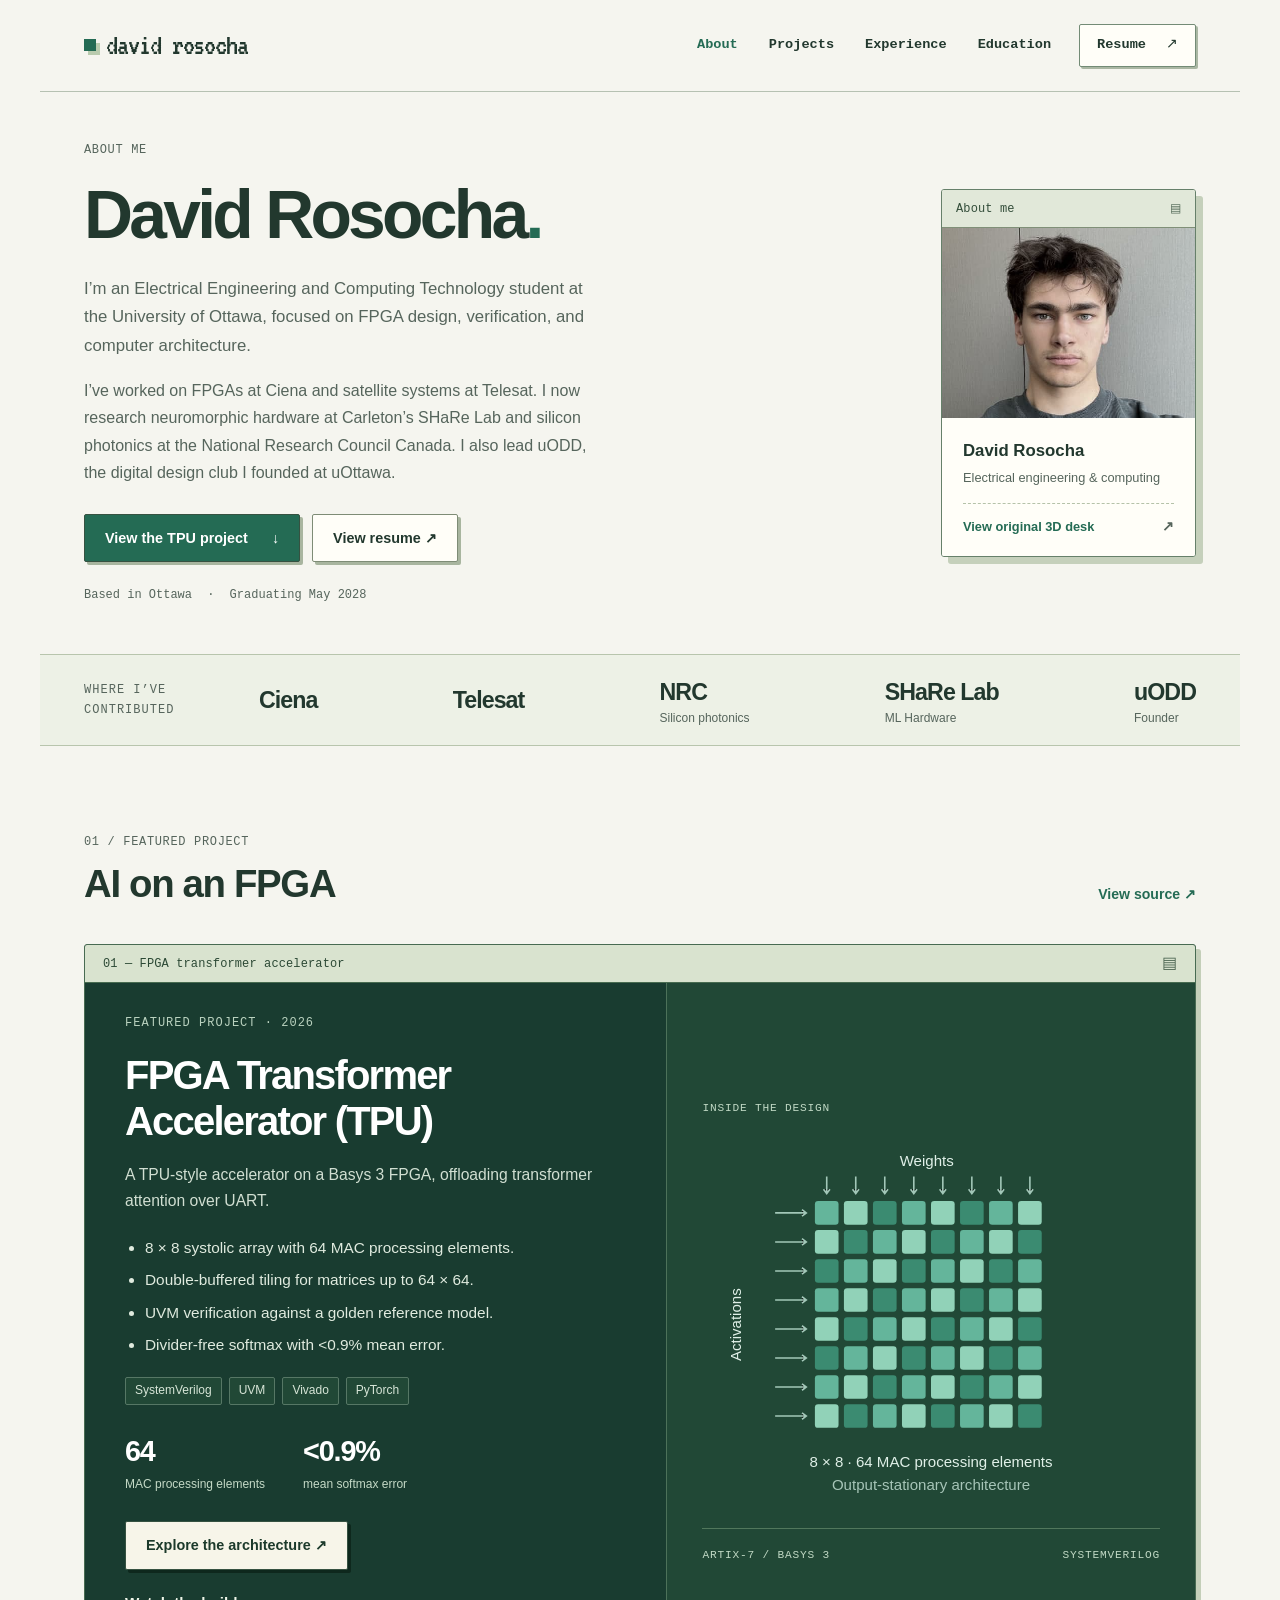
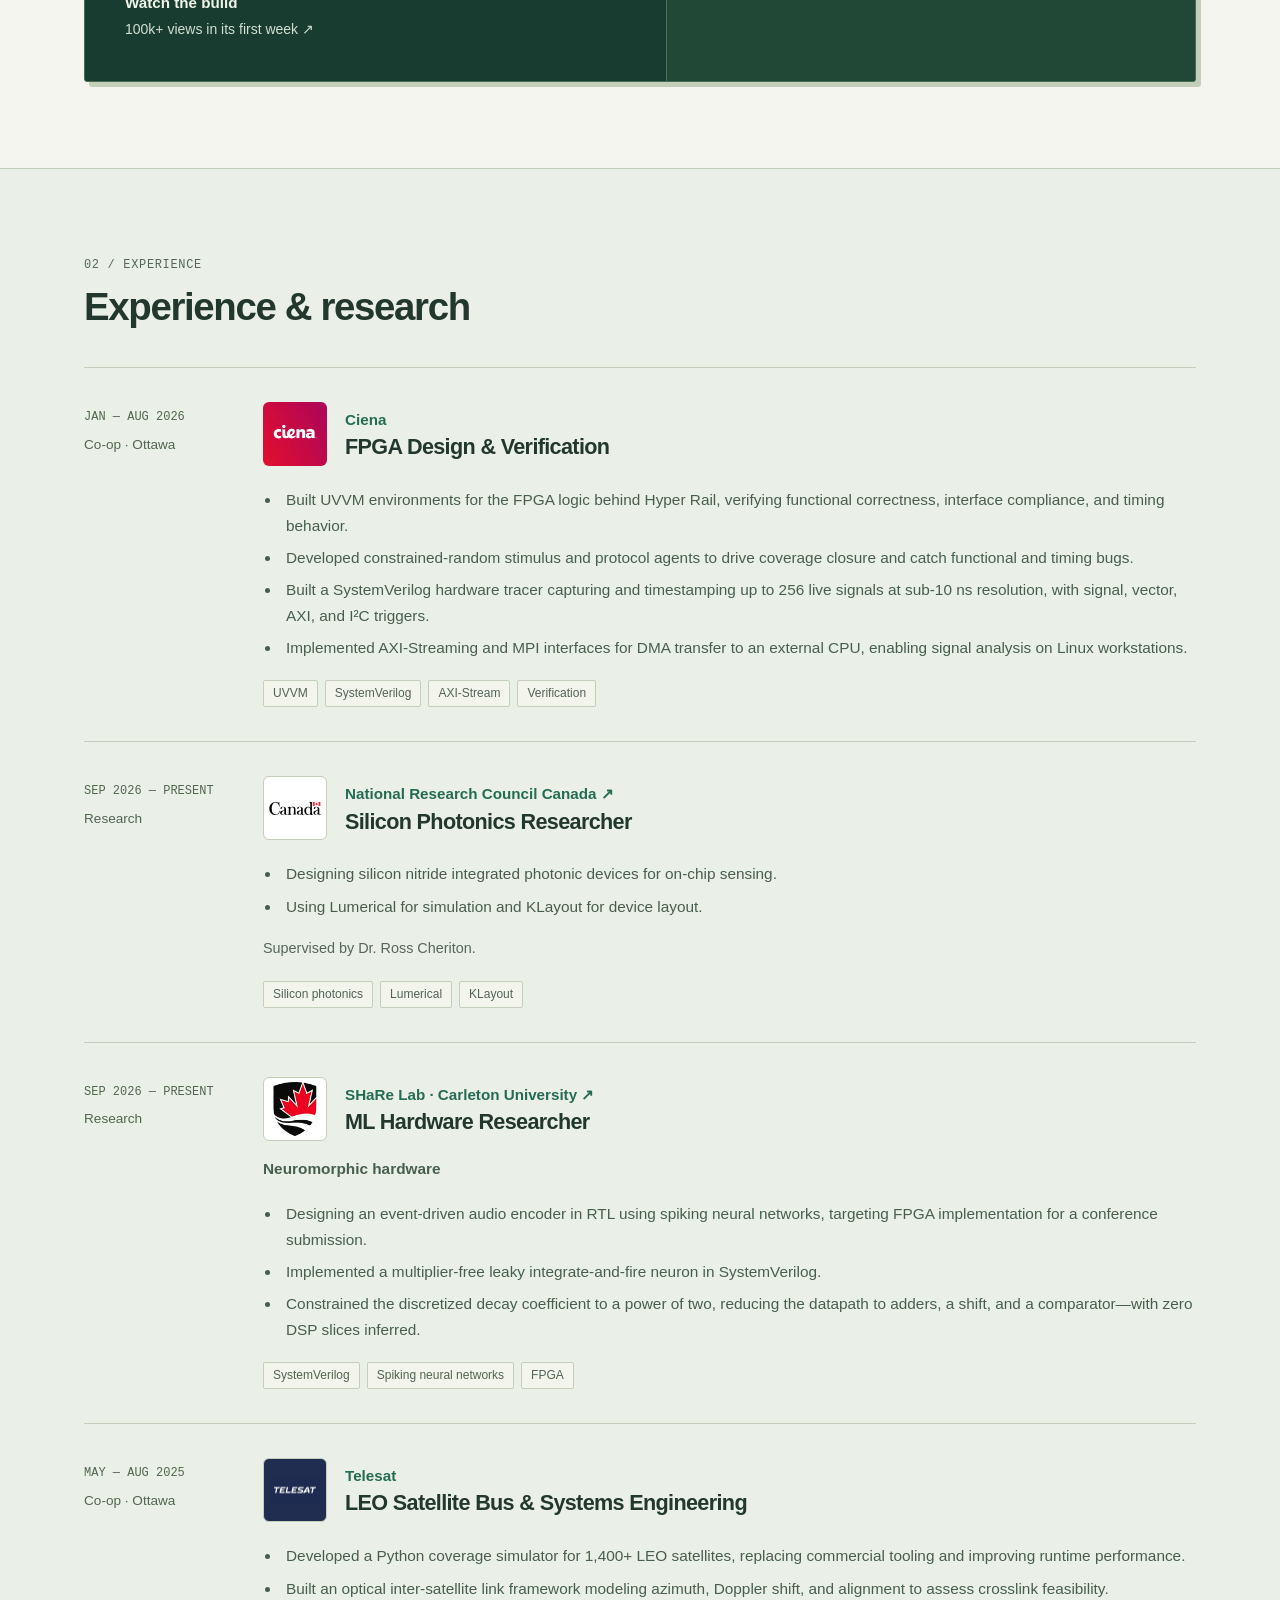
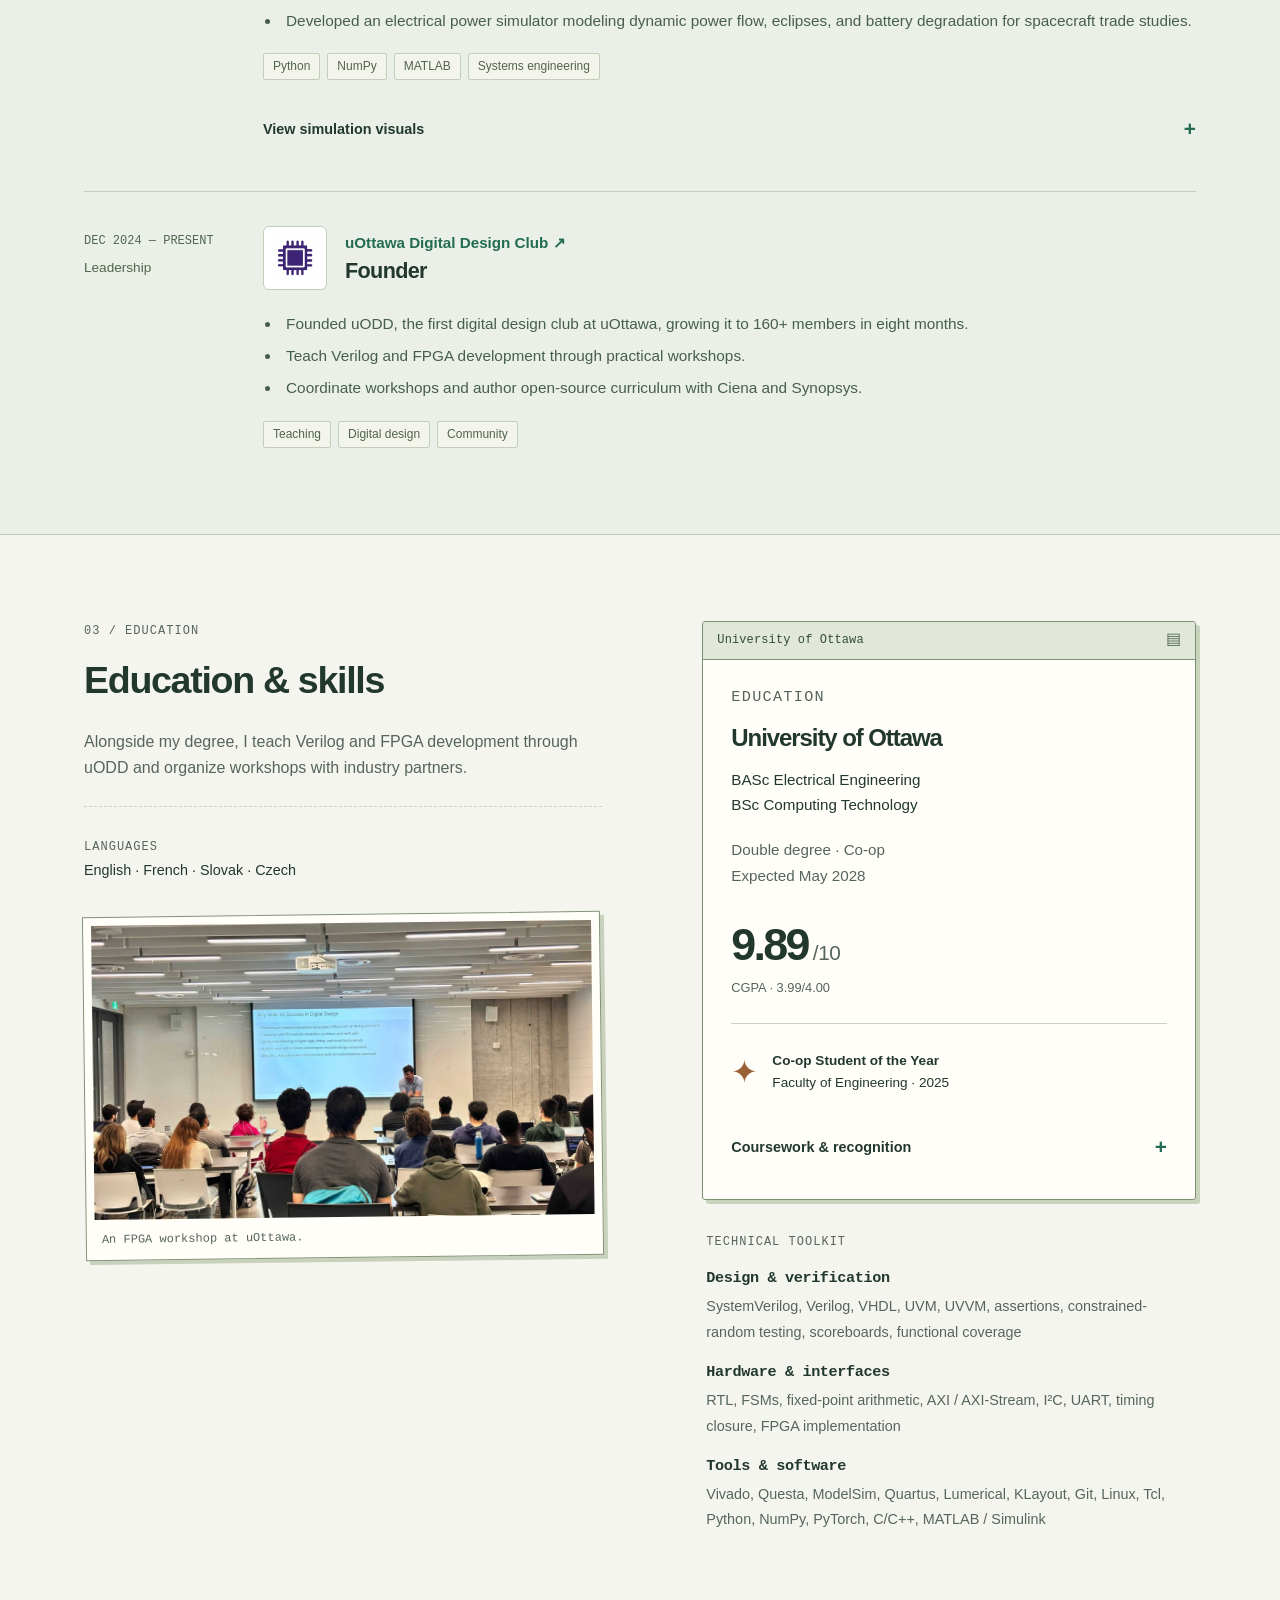
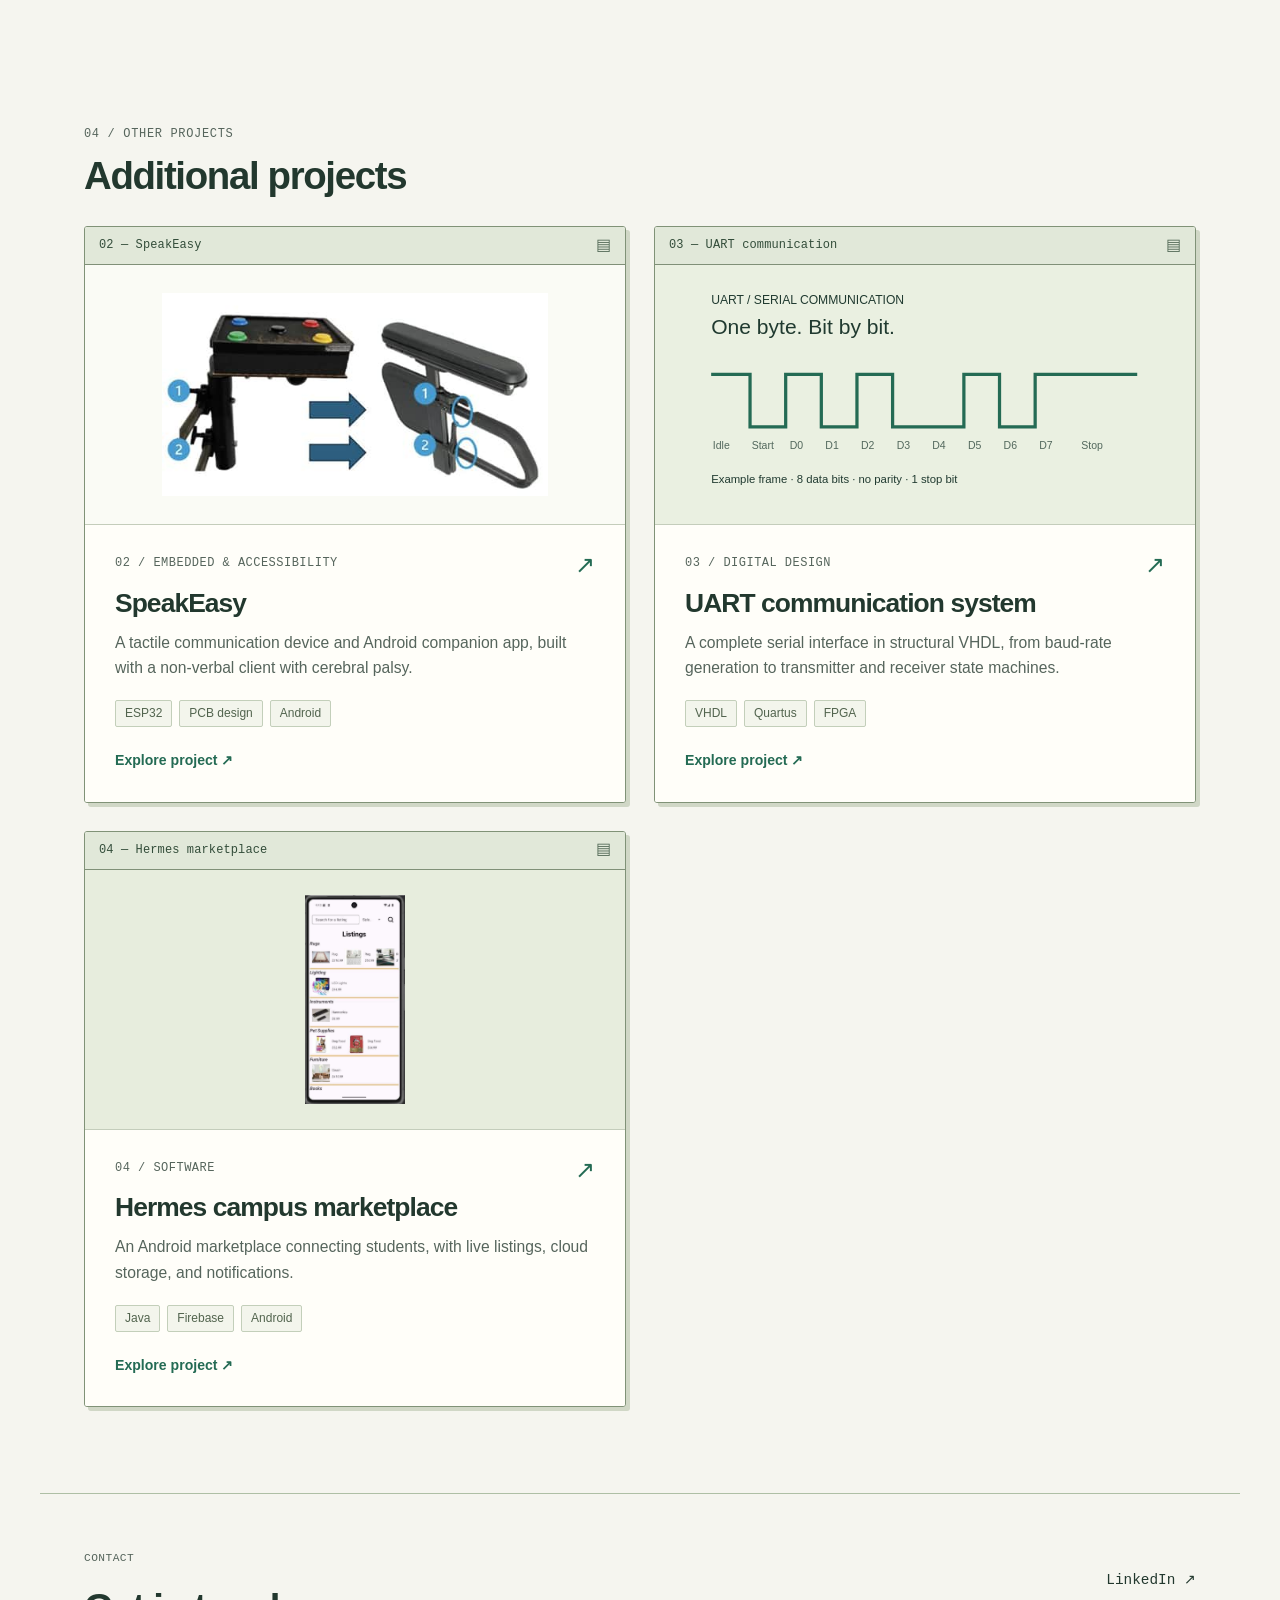
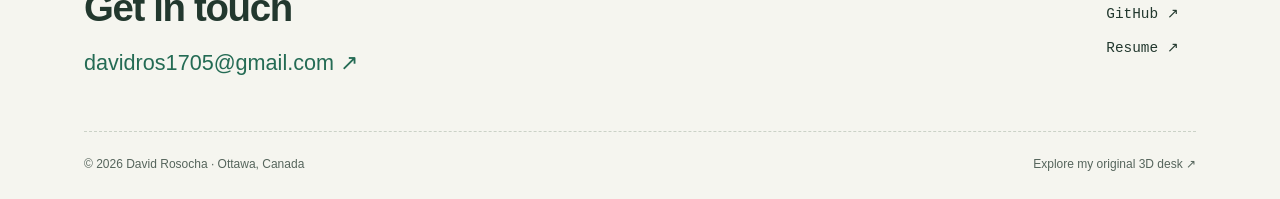
==== commit d861575c: "Update index.html" ====
--- a/index.html
+++ b/index.html
@@ -1,5 +1,5 @@
 <!doctype html><html lang="en"><head><meta charset="utf-8"><meta name="viewport" content="width=device-width, initial-scale=1"><meta name="description" content="David Rosocha — FPGA design and verification, neuromorphic hardware and silicon photonics research, and embedded systems. Explore projects, experience, and resume."><meta name="theme-color" content="#f5f5ef"><title>Digital Hardware & FPGA Engineering | David Rosocha</title><link rel="icon" href="images/favicon.png"><link rel="preconnect" href="https://fonts.googleapis.com"><link rel="preconnect" href="https://fonts.gstatic.com" crossorigin><link href="https://fonts.googleapis.com/css2?family=VT323&display=swap" rel="stylesheet"><link rel="stylesheet" href="style.css"><script src="main.js" defer></script></head><body><a class="skip" href="#main">Skip to content</a><header class="header"><a class="wordmark" href="./" aria-label="David Rosocha home"><span class="brand-square" aria-hidden="true"></span>david rosocha</a><button class="menu-toggle" aria-expanded="false" aria-controls="navigation">Menu <span aria-hidden="true">＋</span></button><nav id="navigation" aria-label="Main navigation"><a href="#about">About</a><a href="#projects">Projects</a><a href="#experience">Experience</a><a href="#education">Education</a><a class="nav-resume" href="David-Rosocha-Resume.pdf" target="_blank" rel="noopener">Resume <span aria-hidden="true">↗</span></a></nav></header><main id="main"><section class="hero wrap" id="about" aria-labelledby="about-heading"><div class="hero-copy"><p class="eyebrow">ABOUT ME</p><h1 id="about-heading">David Rosocha<span class="blue">.</span></h1><p class="hero-description">I’m an Electrical Engineering and Computing Technology student at the University of Ottawa, focused on FPGA design, verification, and computer architecture.</p><p class="hero-description hero-bio">I’ve worked on FPGAs at Ciena and satellite systems at Telesat. I now research neuromorphic hardware at Carleton’s SHaRe Lab and silicon photonics at the National Research Council Canada. I also lead uODD, the digital design club I founded at uOttawa.</p><div class="hero-actions"><a class="button primary" href="#projects">View the TPU project <span aria-hidden="true">↓</span></a><a class="button secondary" href="David-Rosocha-Resume.pdf" target="_blank" rel="noopener">View resume ↗</a></div><div class="hero-note">Based in Ottawa <span>·</span> Graduating May 2028</div></div><figure class="portrait"><div class="window-bar"><span>About me</span><span class="window-detail" aria-hidden="true">▤</span></div><img src="images/pfp.jpg" width="360" height="410" alt="David Rosocha"><figcaption><strong>David Rosocha</strong><span>Electrical engineering & computing</span><a class="desk-link" href="desk/">View original 3D desk <span aria-hidden="true">↗</span></a></figcaption></figure></section>
 <div class="credentials wrap"><span class="eyebrow">WHERE I’VE CONTRIBUTED</span><div class="credential-names"><span>Ciena</span><span>Telesat</span><span>NRC <small>Silicon photonics</small></span><span>SHaRe Lab <small>ML Hardware</small></span><span>uODD <small>Founder</small></span></div></div>
 <section class="section wrap" id="projects"><div class="section-heading"><div><p class="eyebrow">01 / FEATURED PROJECT</p><h2>AI on an FPGA</h2></div><a class="text-link" href="https://github.com/DavidRosocha/transformer">View source ↗</a></div><article class="featured"><div class="window-bar feature-bar"><span>01 — FPGA transformer accelerator</span><span class="window-detail" aria-hidden="true">▤</span></div><div class="featured-copy"><p class="eyebrow">FEATURED PROJECT · 2026</p><h3>FPGA Transformer<br>Accelerator (TPU)</h3><p>A TPU-style accelerator on a Basys 3 FPGA, offloading transformer attention over UART.</p><ul class="featured-bullets"><li>8 × 8 systolic array with 64 MAC processing elements.</li><li>Double-buffered tiling for matrices up to 64 × 64.</li><li>UVM verification against a golden reference model.</li><li>Divider-free softmax with &lt;0.9% mean error.</li></ul><div class="tags"><span>SystemVerilog</span><span>UVM</span><span>Vivado</span><span>PyTorch</span></div><div class="project-metrics"><div><strong>64</strong><span>MAC processing elements</span></div><div><strong>&lt;0.9%</strong><span>mean softmax error</span></div></div><a class="button light" href="projects/transformer.html">Explore the architecture ↗</a><a class="featured-video-link" href="projects/transformer.html#video">Watch the build <span>100k+ views in its first week ↗</span></a></div><div class="featured-visual"><span class="diagram-label">INSIDE THE DESIGN</span><img src="images/systolic-array.svg" alt="An 8 by 8 array of 64 multiply-accumulate processing elements" width="400" height="335"><div class="diagram-foot"><span>ARTIX-7 / BASYS 3</span><span>SYSTEMVERILOG</span></div></div></article></section><section class="experience-section" id="experience"><div class="wrap section"><div class="section-heading"><div><p class="eyebrow">02 / EXPERIENCE</p><h2>Experience & research</h2></div></div><div class="experience-list">
-<article class="experience-row"><div class="experience-date">JAN — AUG 2026<span>Co-op · Ottawa</span></div><div class="experience-content"><div class="role-heading"><div class="organization-heading"><img class="experience-logo logo-ciena" src="images/ciena_logo.jpg" alt="Ciena logo" width="64" height="64" loading="lazy"><div><span class="organization-name">Ciena</span><h3>FPGA Design & Verification</h3></div></div></div><ul><li>Built UVVM environments for the FPGA logic behind Hyper Rail, verifying functional correctness, interface compliance, and timing behavior.</li><li>Developed constrained-random stimulus and protocol agents to drive coverage closure and catch functional and timing bugs.</li><li>Built a SystemVerilog hardware tracer capturing and timestamping up to 256 live signals at sub-10 ns resolution, with signal, vector, AXI, and I²C triggers.</li><li>Implemented AXI-Streaming and MPI interfaces for DMA transfer to an external CPU, enabling signal analysis on Linux workstations.</li></ul><div class="tags"><span>UVVM</span><span>SystemVerilog</span><span>AXI-Stream</span><span>Verification</span></div></div></article><article class="experience-row"><div class="experience-date">SEP 2026 — PRESENT<span>Research</span></div><div class="experience-content"><div class="role-heading"><div class="organization-heading"><img class="experience-logo logo-nrc" src="images/canada-wordmark.svg" alt="Government of Canada wordmark" width="64" height="64" loading="lazy"><div><a class="organization-name" href="https://www.nrc.canada.ca/">National Research Council Canada ↗</a><h3>Silicon Photonics Researcher</h3></div></div></div><ul><li>Designing silicon nitride integrated photonic devices for on-chip sensing.</li><li>Using Lumerical for simulation and KLayout for device layout.</li></ul><p class="research-supervisor">Supervised by Dr. Ross Cheriton.</p><div class="tags"><span>Silicon photonics</span><span>Lumerical</span><span>KLayout</span></div></div></article><article class="experience-row"><div class="experience-date">SEP 2026 — PRESENT<span>Research</span></div><div class="experience-content"><div class="role-heading"><div class="organization-heading"><img class="experience-logo logo-carleton" src="images/carleton-logo.png" alt="Carleton University logo" width="64" height="64" loading="lazy"><div><a class="organization-name" href="https://carleton.ca/share/home/">SHaRe Lab · Carleton University ↗</a><h3>Undergraduate Researcher</h3></div></div></div><p class="role-focus">Neuromorphic hardware</p><ul><li>Designing an event-driven audio encoder in RTL using spiking neural networks, targeting FPGA implementation for a conference submission.</li><li>Implemented a multiplier-free leaky integrate-and-fire neuron in SystemVerilog.</li><li>Constrained the discretized decay coefficient to a power of two, reducing the datapath to adders, a shift, and a comparator—with zero DSP slices inferred.</li></ul><div class="tags"><span>SystemVerilog</span><span>Spiking neural networks</span><span>FPGA</span></div></div></article><article class="experience-row"><div class="experience-date">MAY — AUG 2025<span>Co-op · Ottawa</span></div><div class="experience-content"><div class="role-heading"><div class="organization-heading"><img class="experience-logo logo-telesat" src="images/telesat_logo.jpg" alt="Telesat logo" width="64" height="64" loading="lazy"><div><span class="organization-name">Telesat</span><h3>LEO Satellite Bus & Systems Engineering</h3></div></div></div><ul><li>Developed a Python coverage simulator for 1,400+ LEO satellites, replacing commercial tooling and improving runtime performance.</li><li>Built an optical inter-satellite link framework modeling azimuth, Doppler shift, and alignment to assess crosslink feasibility.</li><li>Developed an electrical power simulator modeling dynamic power flow, eclipses, and battery degradation for spacecraft trade studies.</li></ul><div class="tags"><span>Python</span><span>NumPy</span><span>MATLAB</span><span>Systems engineering</span></div><details><summary>View simulation visuals</summary><div class="inline-gallery"><figure><img src="images/satellite_constellation.jpg" alt="Satellite constellation visualization" loading="lazy"><figcaption>LEO constellation coverage</figcaption></figure><figure><img src="images/oisl_diagram.jpg" alt="Optical inter-satellite link geometry" loading="lazy"><figcaption>Optical inter-satellite links</figcaption></figure></div></details></div></article><article class="experience-row"><div class="experience-date">DEC 2024 — PRESENT<span>Leadership</span></div><div class="experience-content"><div class="role-heading"><div class="organization-heading"><img class="experience-logo logo-uodd" src="images/uofpga_logo.jpg" alt="uODD logo" width="64" height="64" loading="lazy"><div><a class="organization-name" href="https://uofpga.ca">uOttawa Digital Design Club ↗</a><h3>Founder</h3></div></div></div><ul><li>Founded uODD, the first digital design club at uOttawa, growing it to 160+ members in eight months.</li><li>Teach Verilog and FPGA development through practical workshops.</li><li>Coordinate workshops and author open-source curriculum with Ciena and Synopsys.</li></ul><div class="tags"><span>Teaching</span><span>Digital design</span><span>Community</span></div></div></article></div></div></section>
-<section class="section wrap about-section" id="education"><div class="about-story"><p class="eyebrow">03 / EDUCATION</p><h2>Education & skills</h2><p>Alongside my degree, I teach Verilog and FPGA development through uODD and organize workshops with industry partners.</p><div class="language-line"><span class="eyebrow">LANGUAGES</span><p>English · French · Slovak · Czech</p></div><figure class="community-photo"><img src="images/workshop_photo.jpg" alt="Students attending a digital design workshop" loading="lazy" width="720" height="400"><figcaption>An FPGA workshop at uOttawa.</figcaption></figure></div><div class="about-side"><section class="education-card" id="degree"><div class="window-bar"><span>University of Ottawa</span><span class="window-detail" aria-hidden="true">▤</span></div><p class="eyebrow">EDUCATION</p><h3>University of Ottawa</h3><p>BASc Electrical Engineering<br>BSc Computing Technology</p><p class="muted">Double degree · Co-op<br>Expected May 2028</p><div class="gpa"><strong>9.89<span>/10</span></strong><span>CGPA · 3.99/4.00</span></div><div class="award"><span aria-hidden="true">✦</span><p><strong>Co-op Student of the Year</strong><br>Faculty of Engineering · 2025</p></div><details><summary>Coursework & recognition</summary><p>Digital systems, computer architecture, embedded systems, electronics, electromagnetic engineering, signals, data structures, and algorithms.</p><p>Microwave and Photonic Engineering specialization.</p><p>Director of Education Graduate Student Award, admission scholarship, and merit scholarships totaling $9,250.</p><a class="text-link" href="images/Transcript.pdf" target="_blank" rel="noopener">View supplied transcript ↗</a></details></section><section class="toolkit"><p class="eyebrow">TECHNICAL TOOLKIT</p><h4>Design & verification</h4><p>SystemVerilog, Verilog, VHDL, UVM, UVVM, assertions, constrained-random testing, scoreboards, functional coverage</p><h4>Hardware & interfaces</h4><p>RTL, FSMs, fixed-point arithmetic, AXI / AXI-Stream, I²C, UART, timing closure, FPGA implementation</p><h4>Tools & software</h4><p>Vivado, Questa, ModelSim, Quartus, Lumerical, KLayout, Git, Linux, Tcl, Python, NumPy, PyTorch, C/C++, MATLAB / Simulink</p></section></div></section><section class="section wrap" id="other-projects"><div class="section-heading"><div><p class="eyebrow">04 / OTHER PROJECTS</p><h2>Additional projects</h2></div></div><div class="project-grid"><article class="project-card contain"><div class="window-bar"><span>02 — SpeakEasy</span><span class="window-detail" aria-hidden="true">▤</span></div><a class="project-image" href="projects/speakeasy.html" aria-label="Explore SpeakEasy"><img src="images/Picture1.jpg" alt="SpeakEasy" loading="lazy" width="600" height="340"></a><div class="card-content"><div class="card-top"><span class="eyebrow">02 / EMBEDDED & ACCESSIBILITY</span><span class="arrow" aria-hidden="true">↗</span></div><h3><a href="projects/speakeasy.html">SpeakEasy</a></h3><p>A tactile communication device and Android companion app, built with a non-verbal client with cerebral palsy.</p><div class="tags"><span>ESP32</span><span>PCB design</span><span>Android</span></div><a class="text-link" href="projects/speakeasy.html">Explore project <span aria-hidden="true">↗</span></a></div></article><article class="project-card contain uart-card"><div class="window-bar"><span>03 — UART communication</span><span class="window-detail" aria-hidden="true">▤</span></div><a class="project-image" href="projects/uart.html" aria-label="Explore UART communication system"><img src="images/uart.svg" alt="UART communication system" loading="lazy" width="600" height="340"></a><div class="card-content"><div class="card-top"><span class="eyebrow">03 / DIGITAL DESIGN</span><span class="arrow" aria-hidden="true">↗</span></div><h3><a href="projects/uart.html">UART communication system</a></h3><p>A complete serial interface in structural VHDL, from baud-rate generation to transmitter and receiver state machines.</p><div class="tags"><span>VHDL</span><span>Quartus</span><span>FPGA</span></div><a class="text-link" href="projects/uart.html">Explore project <span aria-hidden="true">↗</span></a></div></article><article class="project-card phone"><div class="window-bar"><span>04 — Hermes marketplace</span><span class="window-detail" aria-hidden="true">▤</span></div><a class="project-image" href="projects/hermes.html" aria-label="Explore Hermes campus marketplace"><img src="images/Hermes2.jpg" alt="Hermes campus marketplace" loading="lazy" width="600" height="340"></a><div class="card-content"><div class="card-top"><span class="eyebrow">04 / SOFTWARE</span><span class="arrow" aria-hidden="true">↗</span></div><h3><a href="projects/hermes.html">Hermes campus marketplace</a></h3><p>An Android marketplace connecting students, with live listings, cloud storage, and notifications.</p><div class="tags"><span>Java</span><span>Firebase</span><span>Android</span></div><a class="text-link" href="projects/hermes.html">Explore project <span aria-hidden="true">↗</span></a></div></article></div></section></main><footer><div class="footer-main"><div><p class="eyebrow">CONTACT</p><h2>Get in touch</h2><a class="email" href="mailto:davidros1705@gmail.com">davidros1705@gmail.com <span aria-hidden="true">↗</span></a></div><div class="footer-links"><a href="https://www.linkedin.com/in/davidrosocha/">LinkedIn ↗</a><a href="https://github.com/DavidRosocha">GitHub ↗</a><a href="David-Rosocha-Resume.pdf" target="_blank" rel="noopener">Resume ↗</a></div></div><div class="footer-bottom"><span>© 2026 David Rosocha · Ottawa, Canada</span><a href="desk/">Explore my original 3D desk ↗</a></div></footer></body></html>+<article class="experience-row"><div class="experience-date">JAN — AUG 2026<span>Co-op · Ottawa</span></div><div class="experience-content"><div class="role-heading"><div class="organization-heading"><img class="experience-logo logo-ciena" src="images/ciena_logo.jpg" alt="Ciena logo" width="64" height="64" loading="lazy"><div><span class="organization-name">Ciena</span><h3>FPGA Design & Verification</h3></div></div></div><ul><li>Built UVVM environments for the FPGA logic behind Hyper Rail, verifying functional correctness, interface compliance, and timing behavior.</li><li>Developed constrained-random stimulus and protocol agents to drive coverage closure and catch functional and timing bugs.</li><li>Built a SystemVerilog hardware tracer capturing and timestamping up to 256 live signals at sub-10 ns resolution, with signal, vector, AXI, and I²C triggers.</li><li>Implemented AXI-Streaming and MPI interfaces for DMA transfer to an external CPU, enabling signal analysis on Linux workstations.</li></ul><div class="tags"><span>UVVM</span><span>SystemVerilog</span><span>AXI-Stream</span><span>Verification</span></div></div></article><article class="experience-row"><div class="experience-date">SEP 2026 — PRESENT<span>Research</span></div><div class="experience-content"><div class="role-heading"><div class="organization-heading"><img class="experience-logo logo-nrc" src="images/canada-wordmark.svg" alt="Government of Canada wordmark" width="64" height="64" loading="lazy"><div><a class="organization-name" href="https://www.nrc.canada.ca/">National Research Council Canada ↗</a><h3>Silicon Photonics Researcher</h3></div></div></div><ul><li>Designing silicon nitride integrated photonic devices for on-chip sensing.</li><li>Using Lumerical for simulation and KLayout for device layout.</li></ul><p class="research-supervisor">Supervised by Dr. Ross Cheriton.</p><div class="tags"><span>Silicon photonics</span><span>Lumerical</span><span>KLayout</span></div></div></article><article class="experience-row"><div class="experience-date">SEP 2026 — PRESENT<span>Research</span></div><div class="experience-content"><div class="role-heading"><div class="organization-heading"><img class="experience-logo logo-carleton" src="images/carleton-logo.png" alt="Carleton University logo" width="64" height="64" loading="lazy"><div><a class="organization-name" href="https://carleton.ca/share/home/">SHaRe Lab · Carleton University ↗</a><h3>ML Hardware Researcher</h3></div></div></div><p class="role-focus">Neuromorphic hardware</p><ul><li>Designing an event-driven audio encoder in RTL using spiking neural networks, targeting FPGA implementation for a conference submission.</li><li>Implemented a multiplier-free leaky integrate-and-fire neuron in SystemVerilog.</li><li>Constrained the discretized decay coefficient to a power of two, reducing the datapath to adders, a shift, and a comparator—with zero DSP slices inferred.</li></ul><div class="tags"><span>SystemVerilog</span><span>Spiking neural networks</span><span>FPGA</span></div></div></article><article class="experience-row"><div class="experience-date">MAY — AUG 2025<span>Co-op · Ottawa</span></div><div class="experience-content"><div class="role-heading"><div class="organization-heading"><img class="experience-logo logo-telesat" src="images/telesat_logo.jpg" alt="Telesat logo" width="64" height="64" loading="lazy"><div><span class="organization-name">Telesat</span><h3>LEO Satellite Bus & Systems Engineering</h3></div></div></div><ul><li>Developed a Python coverage simulator for 1,400+ LEO satellites, replacing commercial tooling and improving runtime performance.</li><li>Built an optical inter-satellite link framework modeling azimuth, Doppler shift, and alignment to assess crosslink feasibility.</li><li>Developed an electrical power simulator modeling dynamic power flow, eclipses, and battery degradation for spacecraft trade studies.</li></ul><div class="tags"><span>Python</span><span>NumPy</span><span>MATLAB</span><span>Systems engineering</span></div><details><summary>View simulation visuals</summary><div class="inline-gallery"><figure><img src="images/satellite_constellation.jpg" alt="Satellite constellation visualization" loading="lazy"><figcaption>LEO constellation coverage</figcaption></figure><figure><img src="images/oisl_diagram.jpg" alt="Optical inter-satellite link geometry" loading="lazy"><figcaption>Optical inter-satellite links</figcaption></figure></div></details></div></article><article class="experience-row"><div class="experience-date">DEC 2024 — PRESENT<span>Leadership</span></div><div class="experience-content"><div class="role-heading"><div class="organization-heading"><img class="experience-logo logo-uodd" src="images/uofpga_logo.jpg" alt="uODD logo" width="64" height="64" loading="lazy"><div><a class="organization-name" href="https://uofpga.ca">uOttawa Digital Design Club ↗</a><h3>Founder</h3></div></div></div><ul><li>Founded uODD, the first digital design club at uOttawa, growing it to 160+ members in eight months.</li><li>Teach Verilog and FPGA development through practical workshops.</li><li>Coordinate workshops and author open-source curriculum with Ciena and Synopsys.</li></ul><div class="tags"><span>Teaching</span><span>Digital design</span><span>Community</span></div></div></article></div></div></section>
+<section class="section wrap about-section" id="education"><div class="about-story"><p class="eyebrow">03 / EDUCATION</p><h2>Education & skills</h2><p>Alongside my degree, I teach Verilog and FPGA development through uODD and organize workshops with industry partners.</p><div class="language-line"><span class="eyebrow">LANGUAGES</span><p>English · French · Slovak · Czech</p></div><figure class="community-photo"><img src="images/workshop_photo.jpg" alt="Students attending a digital design workshop" loading="lazy" width="720" height="400"><figcaption>An FPGA workshop at uOttawa.</figcaption></figure></div><div class="about-side"><section class="education-card" id="degree"><div class="window-bar"><span>University of Ottawa</span><span class="window-detail" aria-hidden="true">▤</span></div><p class="eyebrow">EDUCATION</p><h3>University of Ottawa</h3><p>BASc Electrical Engineering<br>BSc Computing Technology</p><p class="muted">Double degree · Co-op<br>Expected May 2028</p><div class="gpa"><strong>9.89<span>/10</span></strong><span>CGPA · 3.99/4.00</span></div><div class="award"><span aria-hidden="true">✦</span><p><strong>Co-op Student of the Year</strong><br>Faculty of Engineering · 2025</p></div><details><summary>Coursework & recognition</summary><p>Digital systems, computer architecture, embedded systems, electronics, electromagnetic engineering, signals, data structures, and algorithms.</p><p>Microwave and Photonic Engineering specialization.</p><p>Director of Education Graduate Student Award, admission scholarship, and merit scholarships totaling $9,250.</p><a class="text-link" href="images/Transcript.pdf" target="_blank" rel="noopener">View supplied transcript ↗</a></details></section><section class="toolkit"><p class="eyebrow">TECHNICAL TOOLKIT</p><h4>Design & verification</h4><p>SystemVerilog, Verilog, VHDL, UVM, UVVM, assertions, constrained-random testing, scoreboards, functional coverage</p><h4>Hardware & interfaces</h4><p>RTL, FSMs, fixed-point arithmetic, AXI / AXI-Stream, I²C, UART, timing closure, FPGA implementation</p><h4>Tools & software</h4><p>Vivado, Questa, ModelSim, Quartus, Lumerical, KLayout, Git, Linux, Tcl, Python, NumPy, PyTorch, C/C++, MATLAB / Simulink</p></section></div></section><section class="section wrap" id="other-projects"><div class="section-heading"><div><p class="eyebrow">04 / OTHER PROJECTS</p><h2>Additional projects</h2></div></div><div class="project-grid"><article class="project-card contain"><div class="window-bar"><span>02 — SpeakEasy</span><span class="window-detail" aria-hidden="true">▤</span></div><a class="project-image" href="projects/speakeasy.html" aria-label="Explore SpeakEasy"><img src="images/Picture1.jpg" alt="SpeakEasy" loading="lazy" width="600" height="340"></a><div class="card-content"><div class="card-top"><span class="eyebrow">02 / EMBEDDED & ACCESSIBILITY</span><span class="arrow" aria-hidden="true">↗</span></div><h3><a href="projects/speakeasy.html">SpeakEasy</a></h3><p>A tactile communication device and Android companion app, built with a non-verbal client with cerebral palsy.</p><div class="tags"><span>ESP32</span><span>PCB design</span><span>Android</span></div><a class="text-link" href="projects/speakeasy.html">Explore project <span aria-hidden="true">↗</span></a></div></article><article class="project-card contain uart-card"><div class="window-bar"><span>03 — UART communication</span><span class="window-detail" aria-hidden="true">▤</span></div><a class="project-image" href="projects/uart.html" aria-label="Explore UART communication system"><img src="images/uart.svg" alt="UART communication system" loading="lazy" width="600" height="340"></a><div class="card-content"><div class="card-top"><span class="eyebrow">03 / DIGITAL DESIGN</span><span class="arrow" aria-hidden="true">↗</span></div><h3><a href="projects/uart.html">UART communication system</a></h3><p>A complete serial interface in structural VHDL, from baud-rate generation to transmitter and receiver state machines.</p><div class="tags"><span>VHDL</span><span>Quartus</span><span>FPGA</span></div><a class="text-link" href="projects/uart.html">Explore project <span aria-hidden="true">↗</span></a></div></article><article class="project-card phone"><div class="window-bar"><span>04 — Hermes marketplace</span><span class="window-detail" aria-hidden="true">▤</span></div><a class="project-image" href="projects/hermes.html" aria-label="Explore Hermes campus marketplace"><img src="images/Hermes2.jpg" alt="Hermes campus marketplace" loading="lazy" width="600" height="340"></a><div class="card-content"><div class="card-top"><span class="eyebrow">04 / SOFTWARE</span><span class="arrow" aria-hidden="true">↗</span></div><h3><a href="projects/hermes.html">Hermes campus marketplace</a></h3><p>An Android marketplace connecting students, with live listings, cloud storage, and notifications.</p><div class="tags"><span>Java</span><span>Firebase</span><span>Android</span></div><a class="text-link" href="projects/hermes.html">Explore project <span aria-hidden="true">↗</span></a></div></article></div></section></main><footer><div class="footer-main"><div><p class="eyebrow">CONTACT</p><h2>Get in touch</h2><a class="email" href="mailto:davidros1705@gmail.com">davidros1705@gmail.com <span aria-hidden="true">↗</span></a></div><div class="footer-links"><a href="https://www.linkedin.com/in/davidrosocha/">LinkedIn ↗</a><a href="https://github.com/DavidRosocha">GitHub ↗</a><a href="David-Rosocha-Resume.pdf" target="_blank" rel="noopener">Resume ↗</a></div></div><div class="footer-bottom"><span>© 2026 David Rosocha · Ottawa, Canada</span><a href="desk/">Explore my original 3D desk ↗</a></div></footer></body></html>
